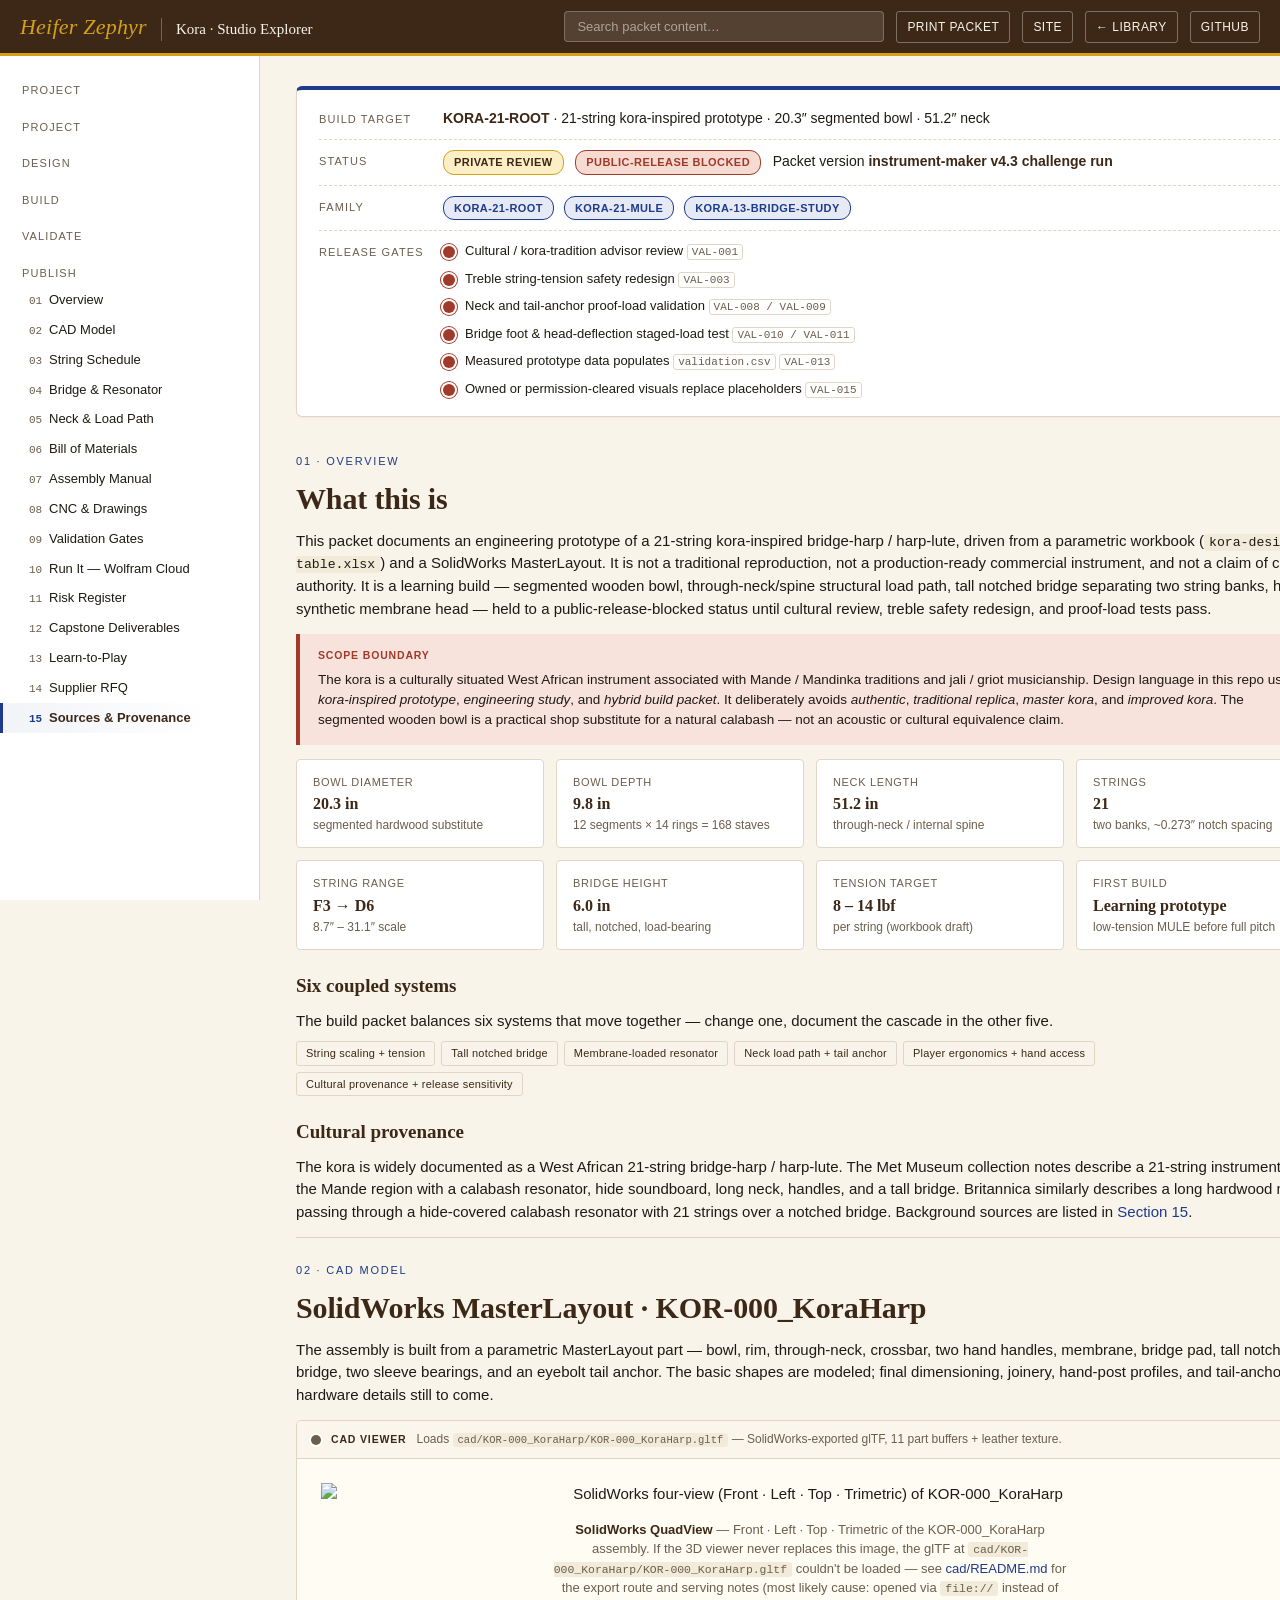
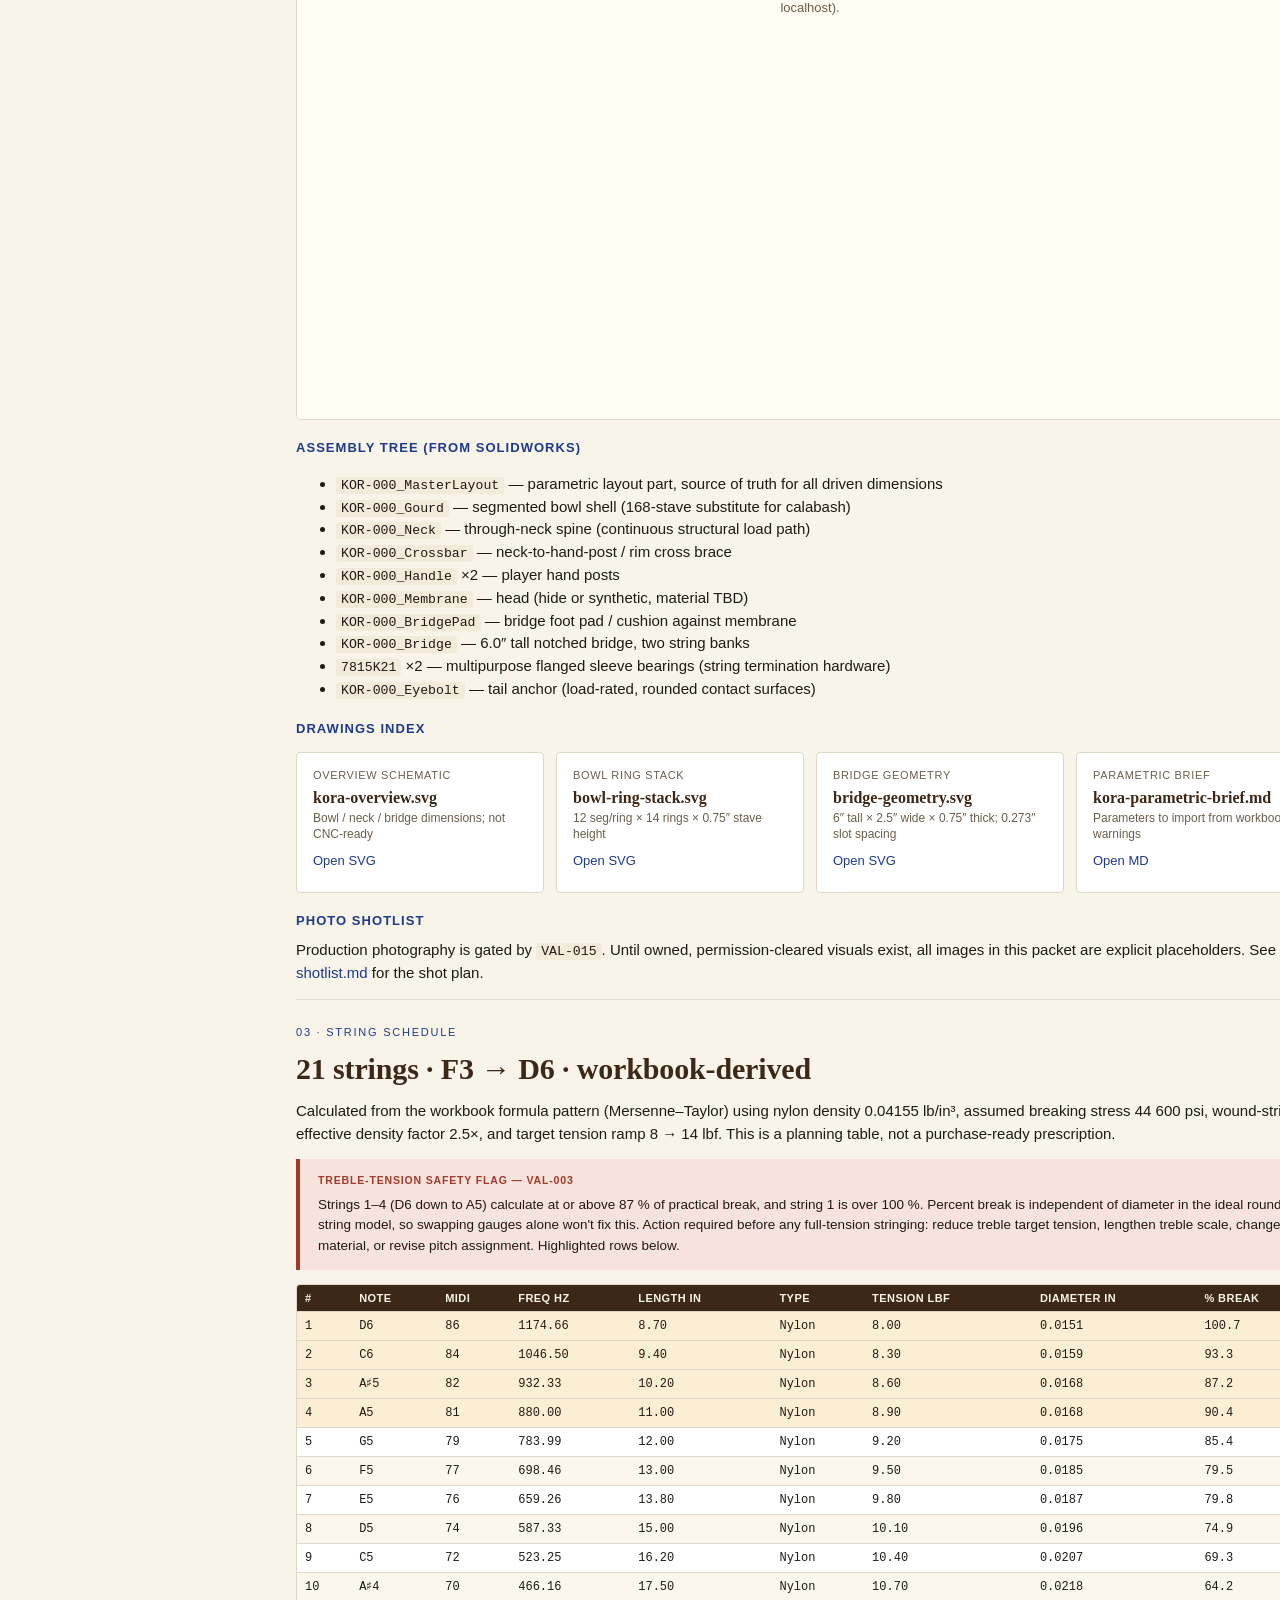
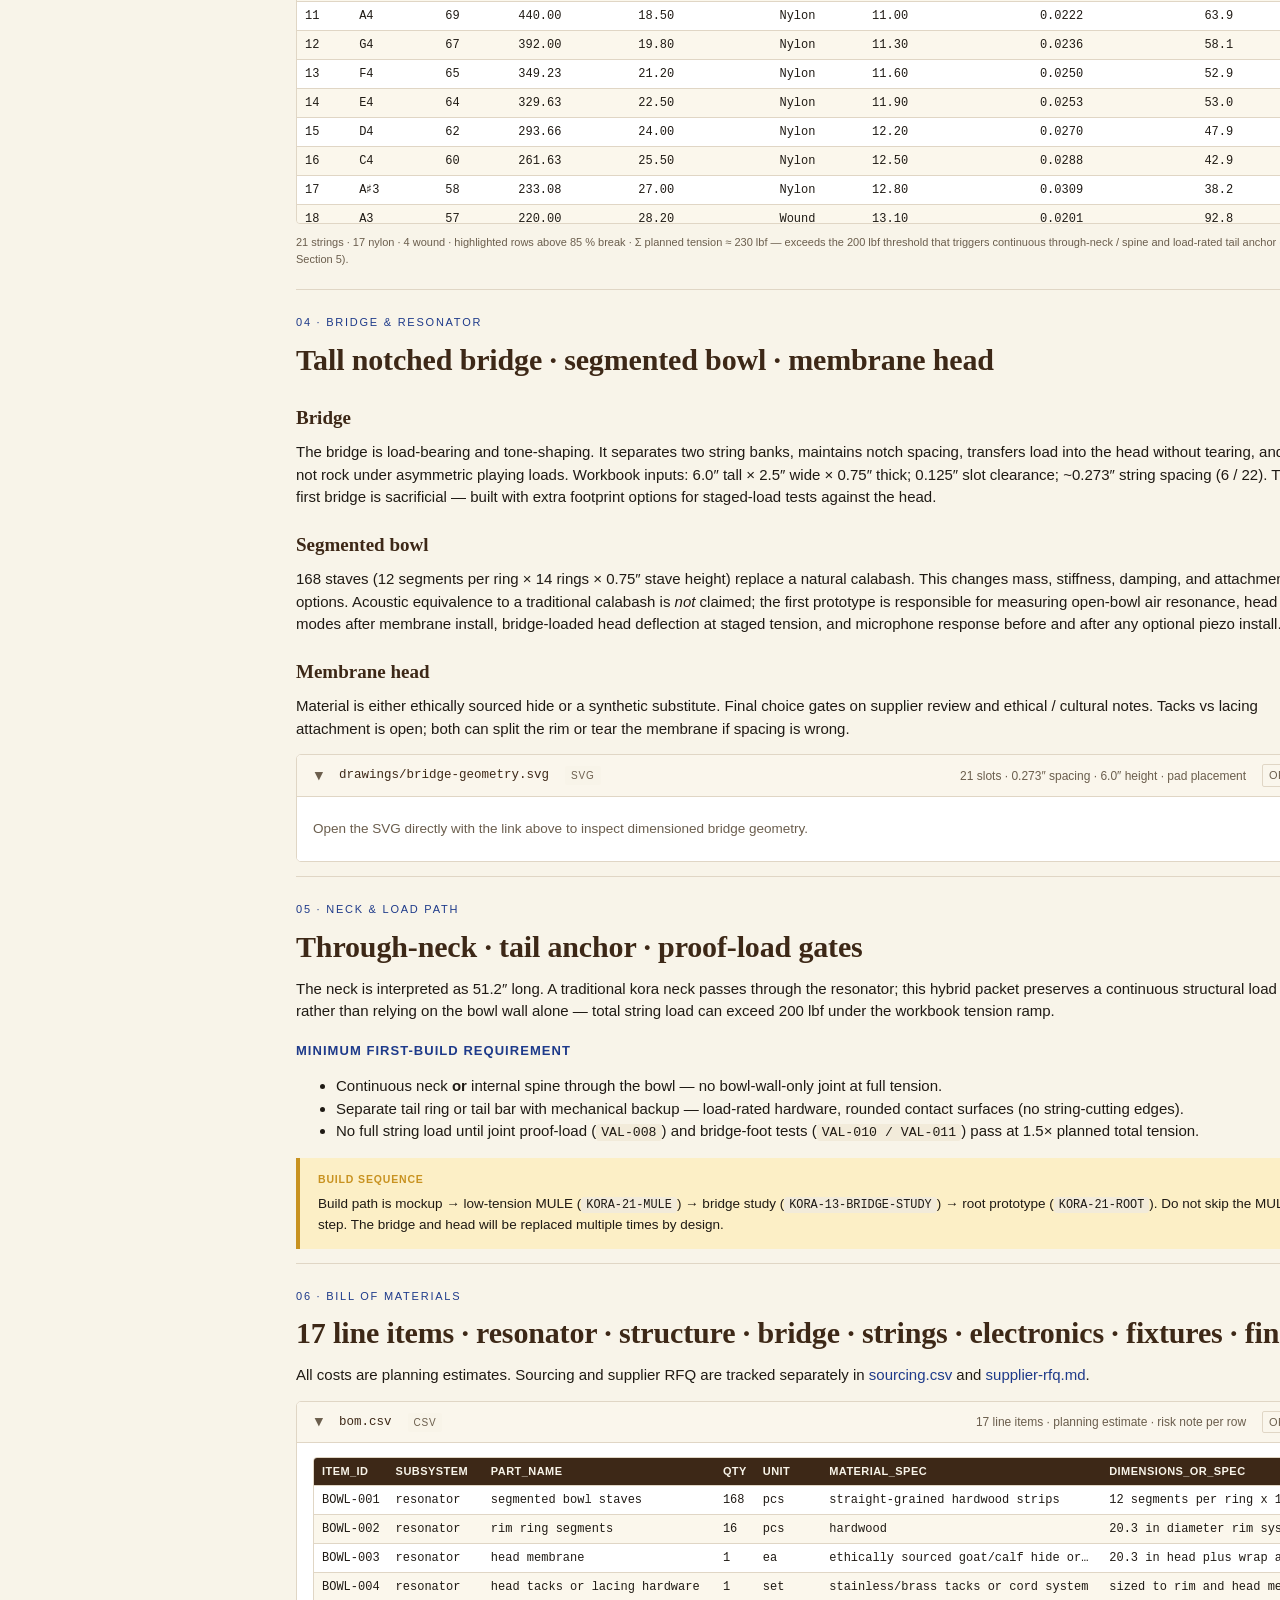
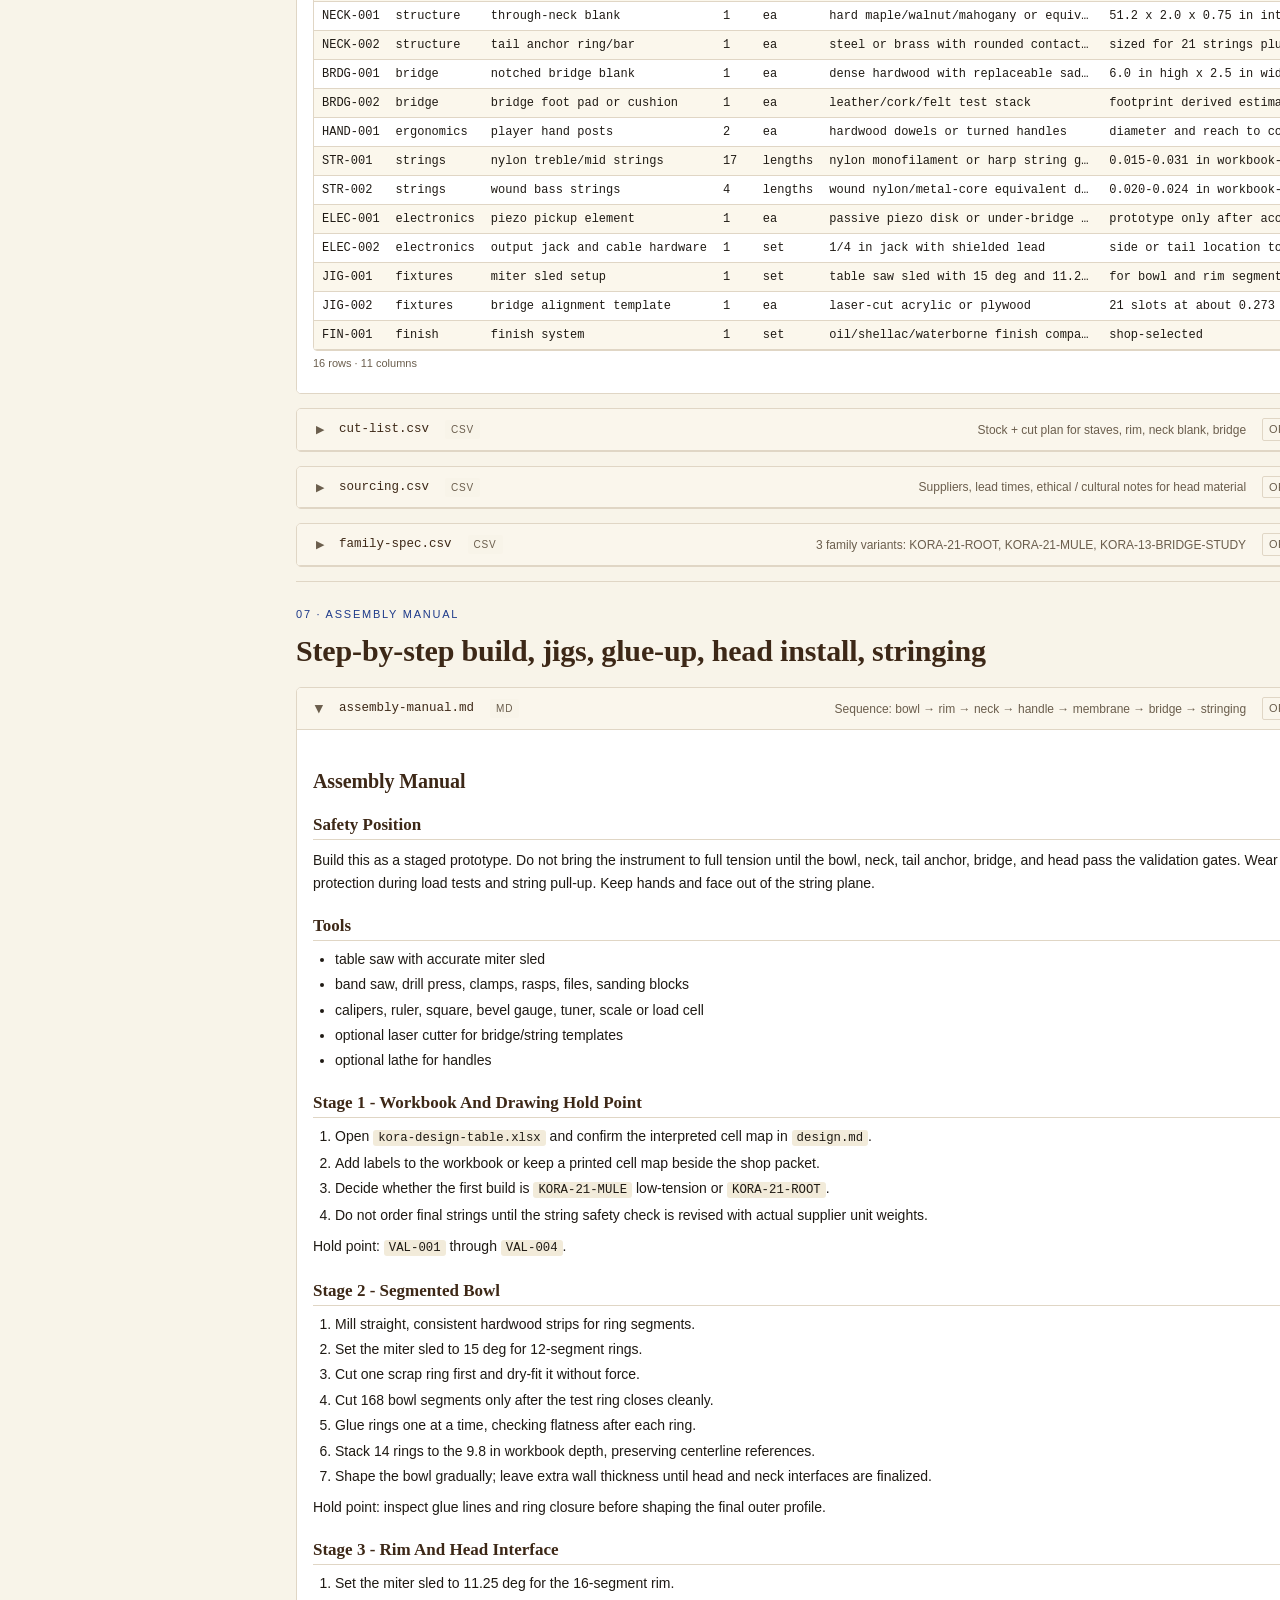
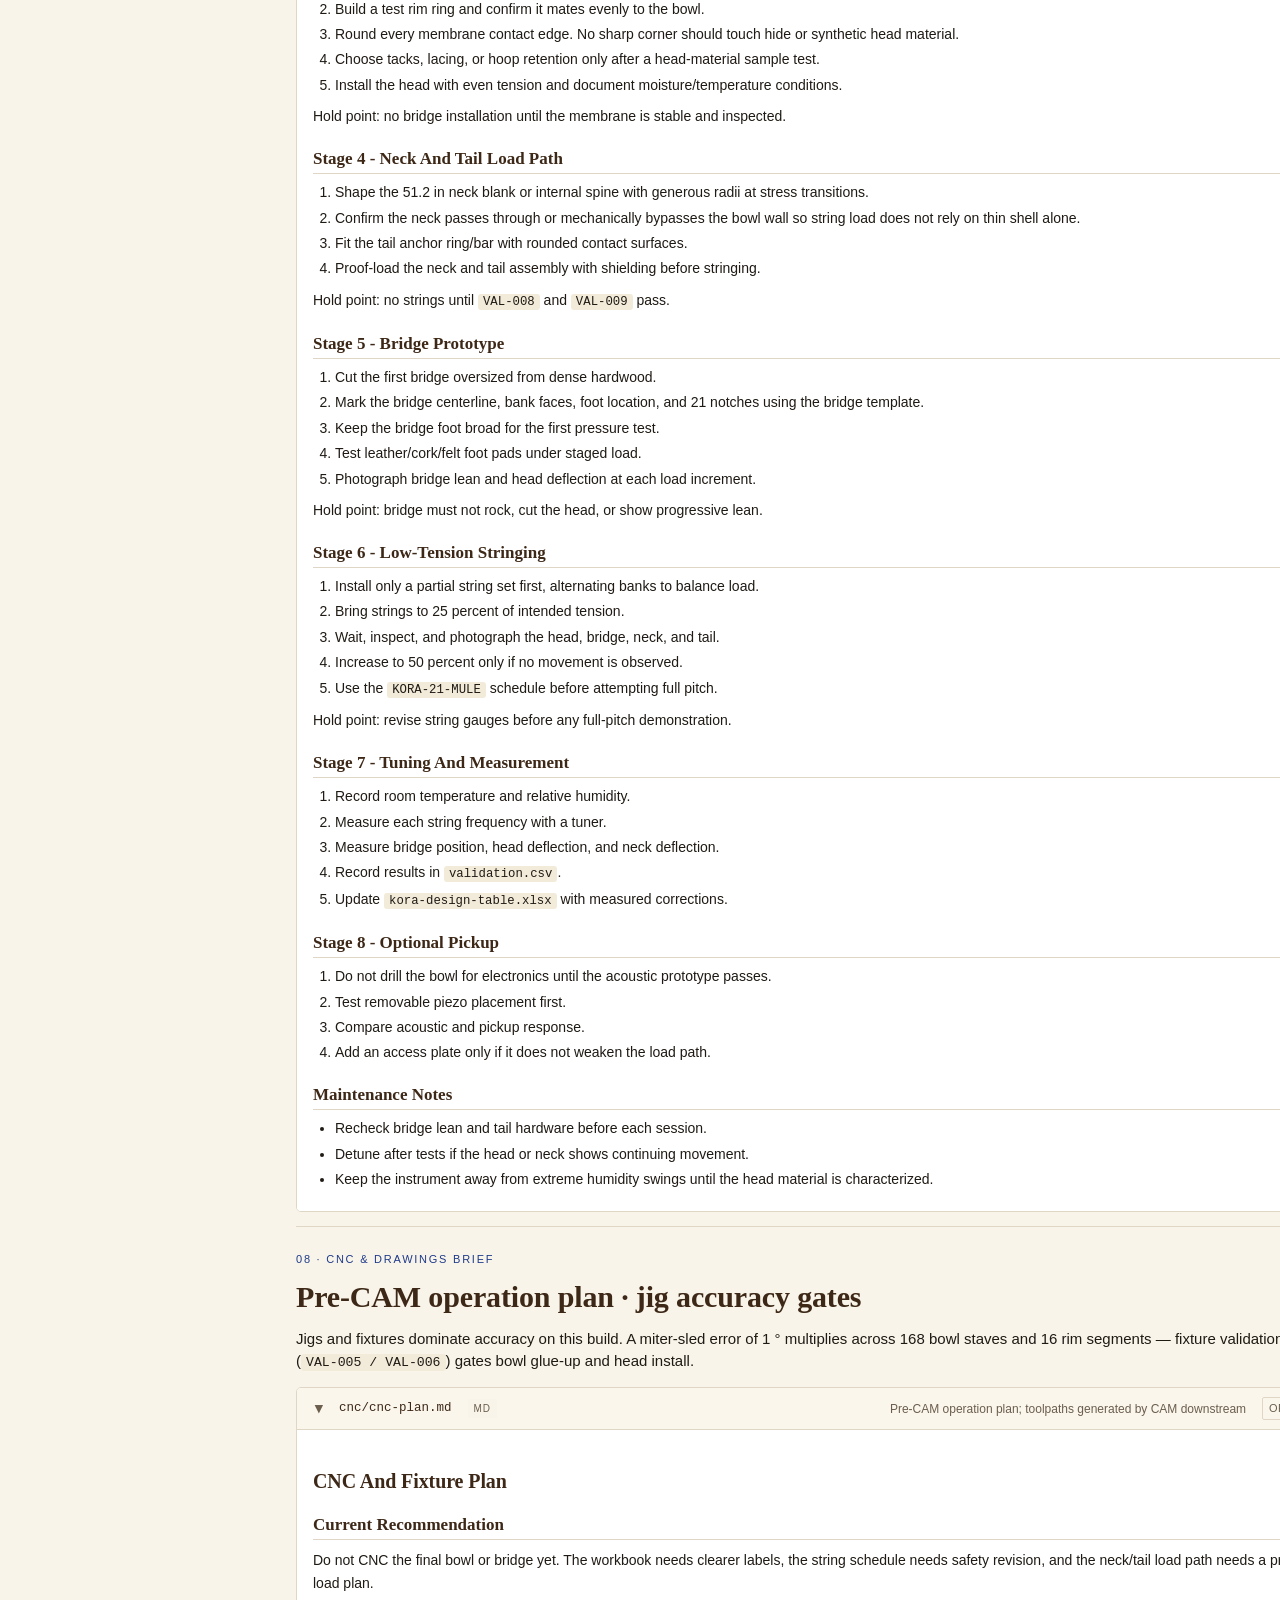
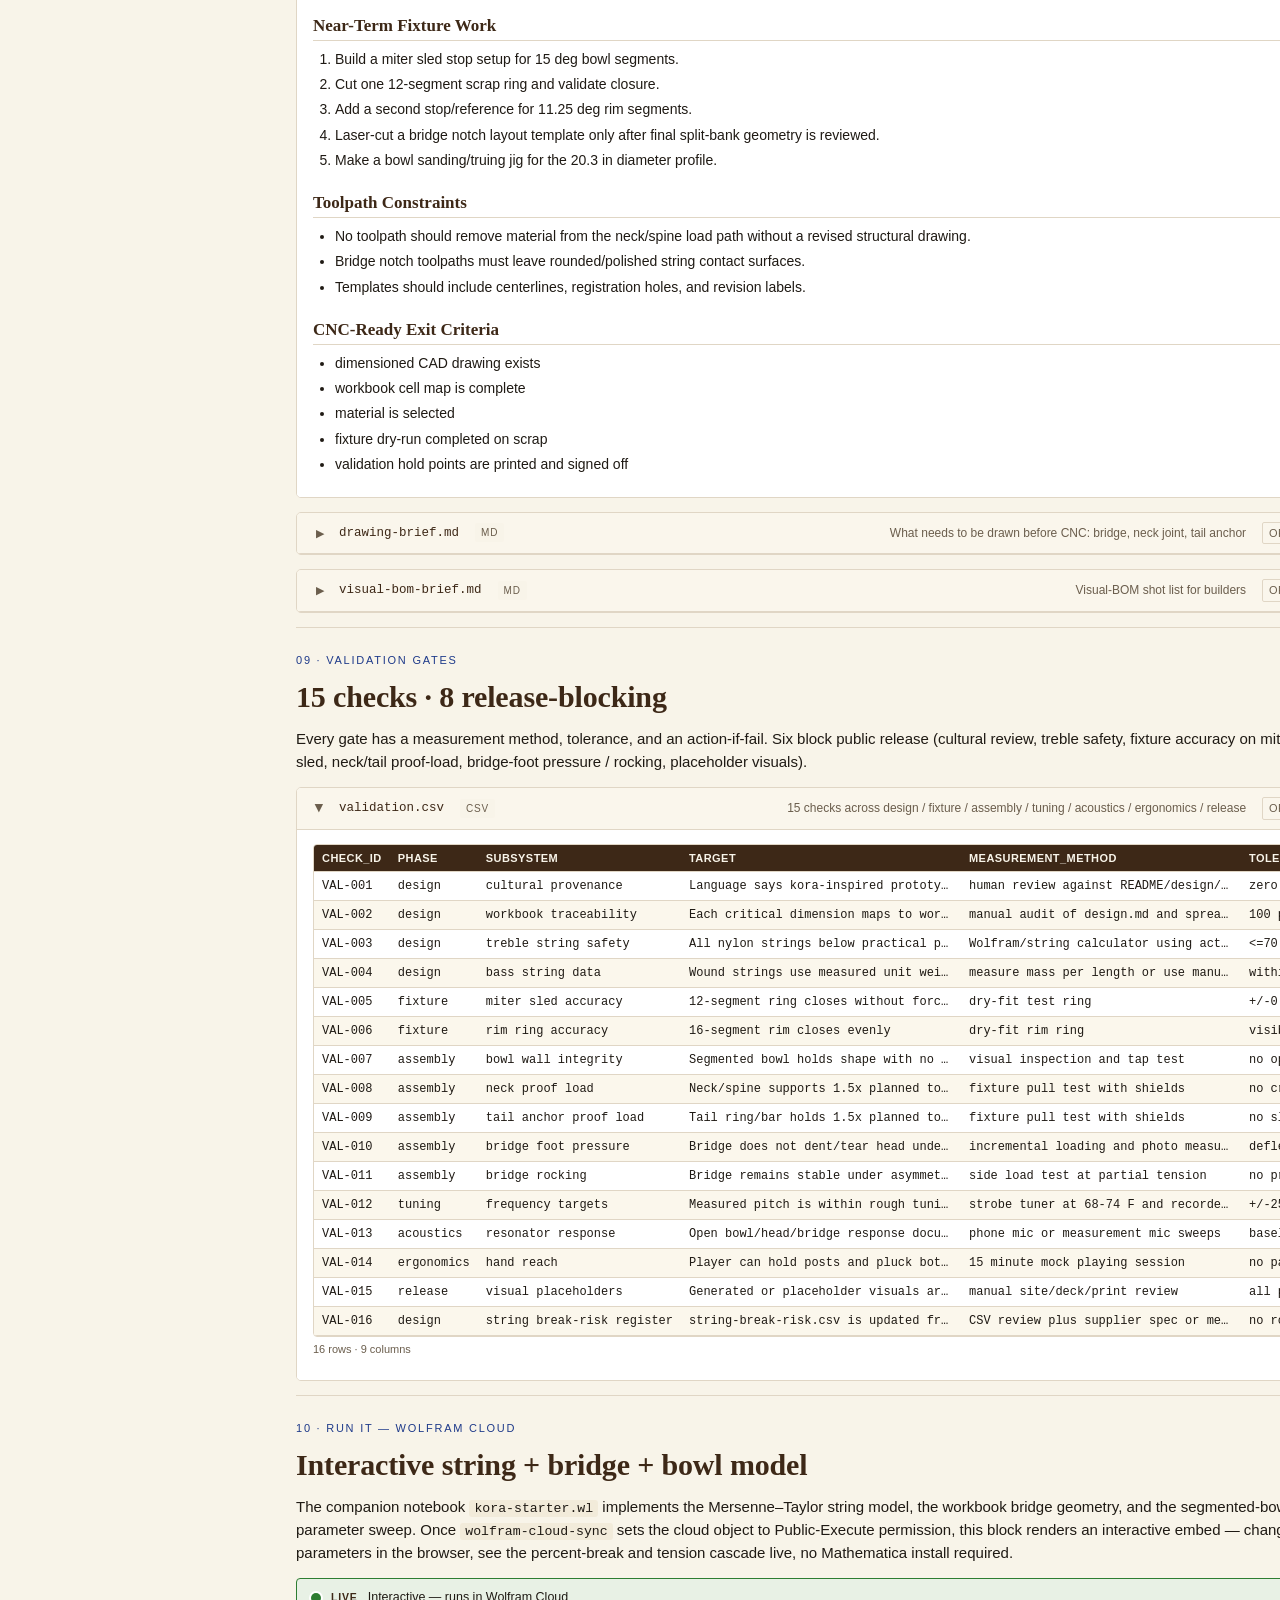
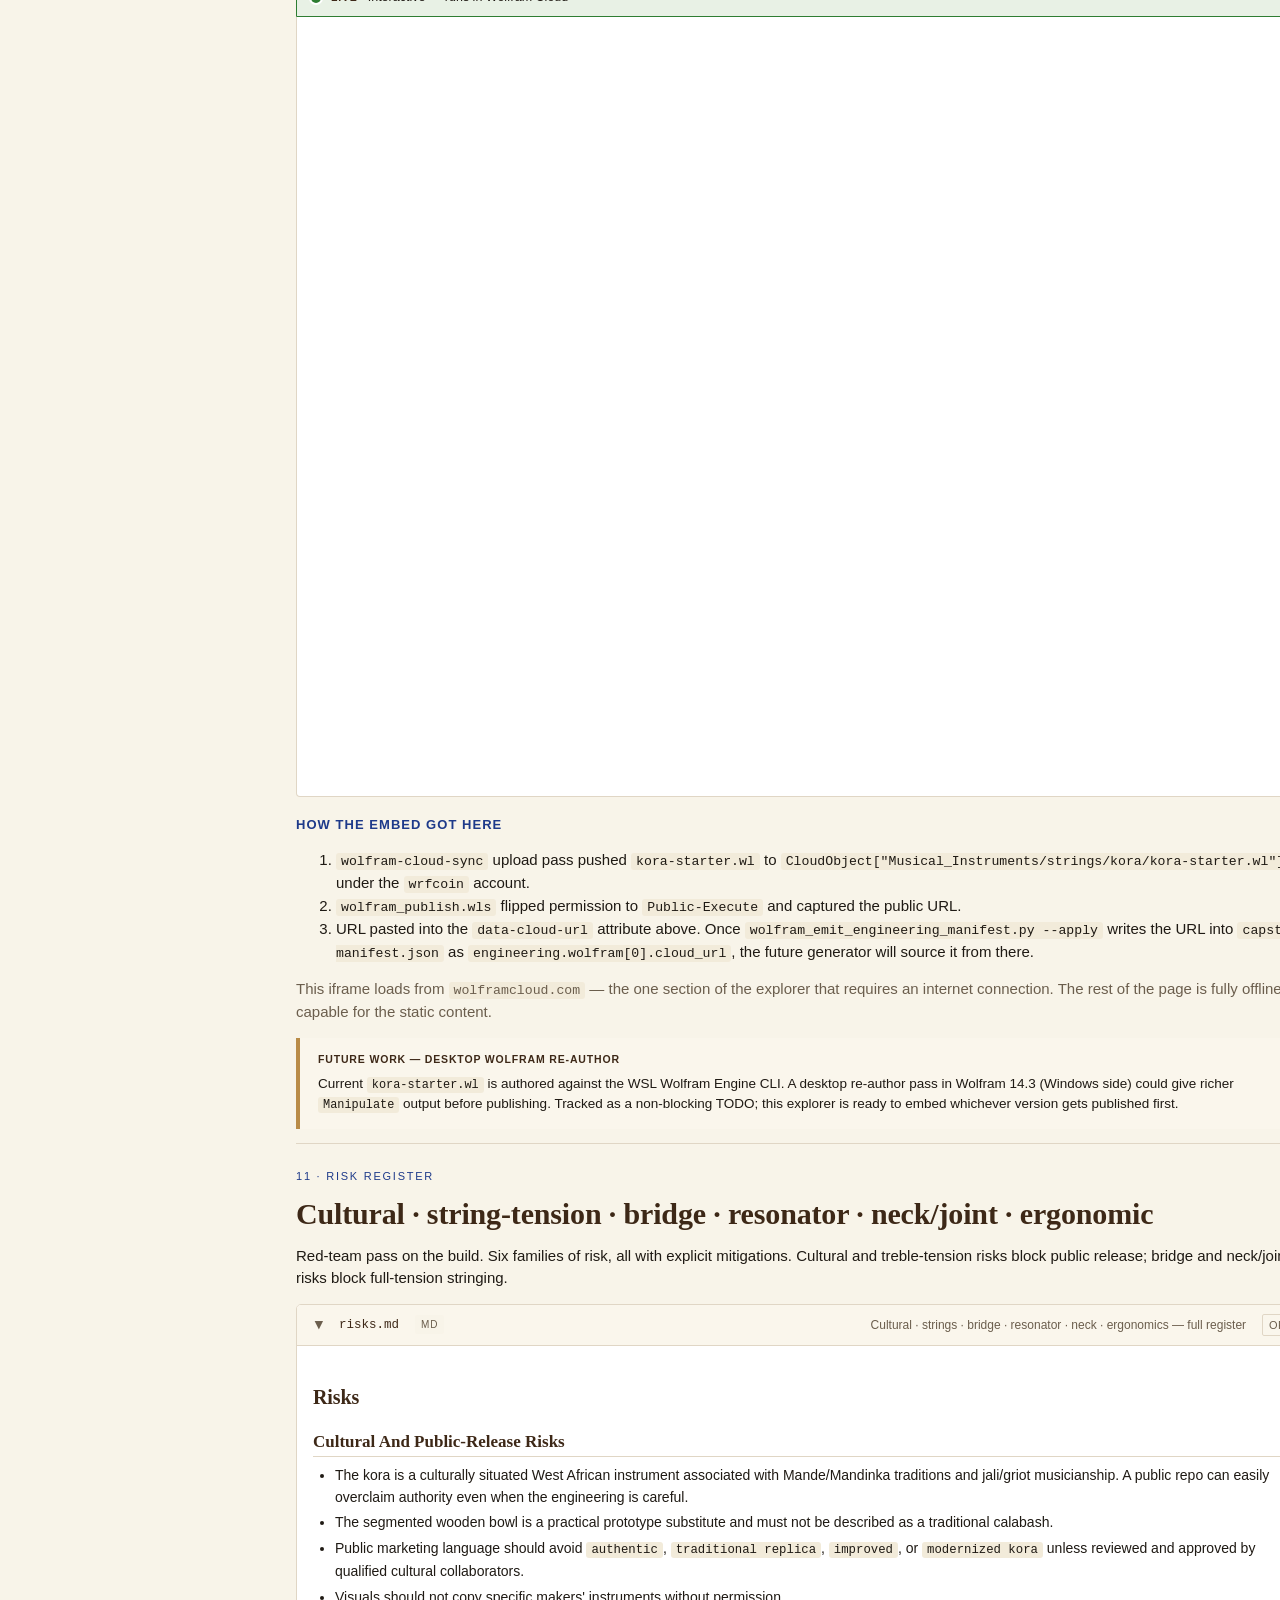
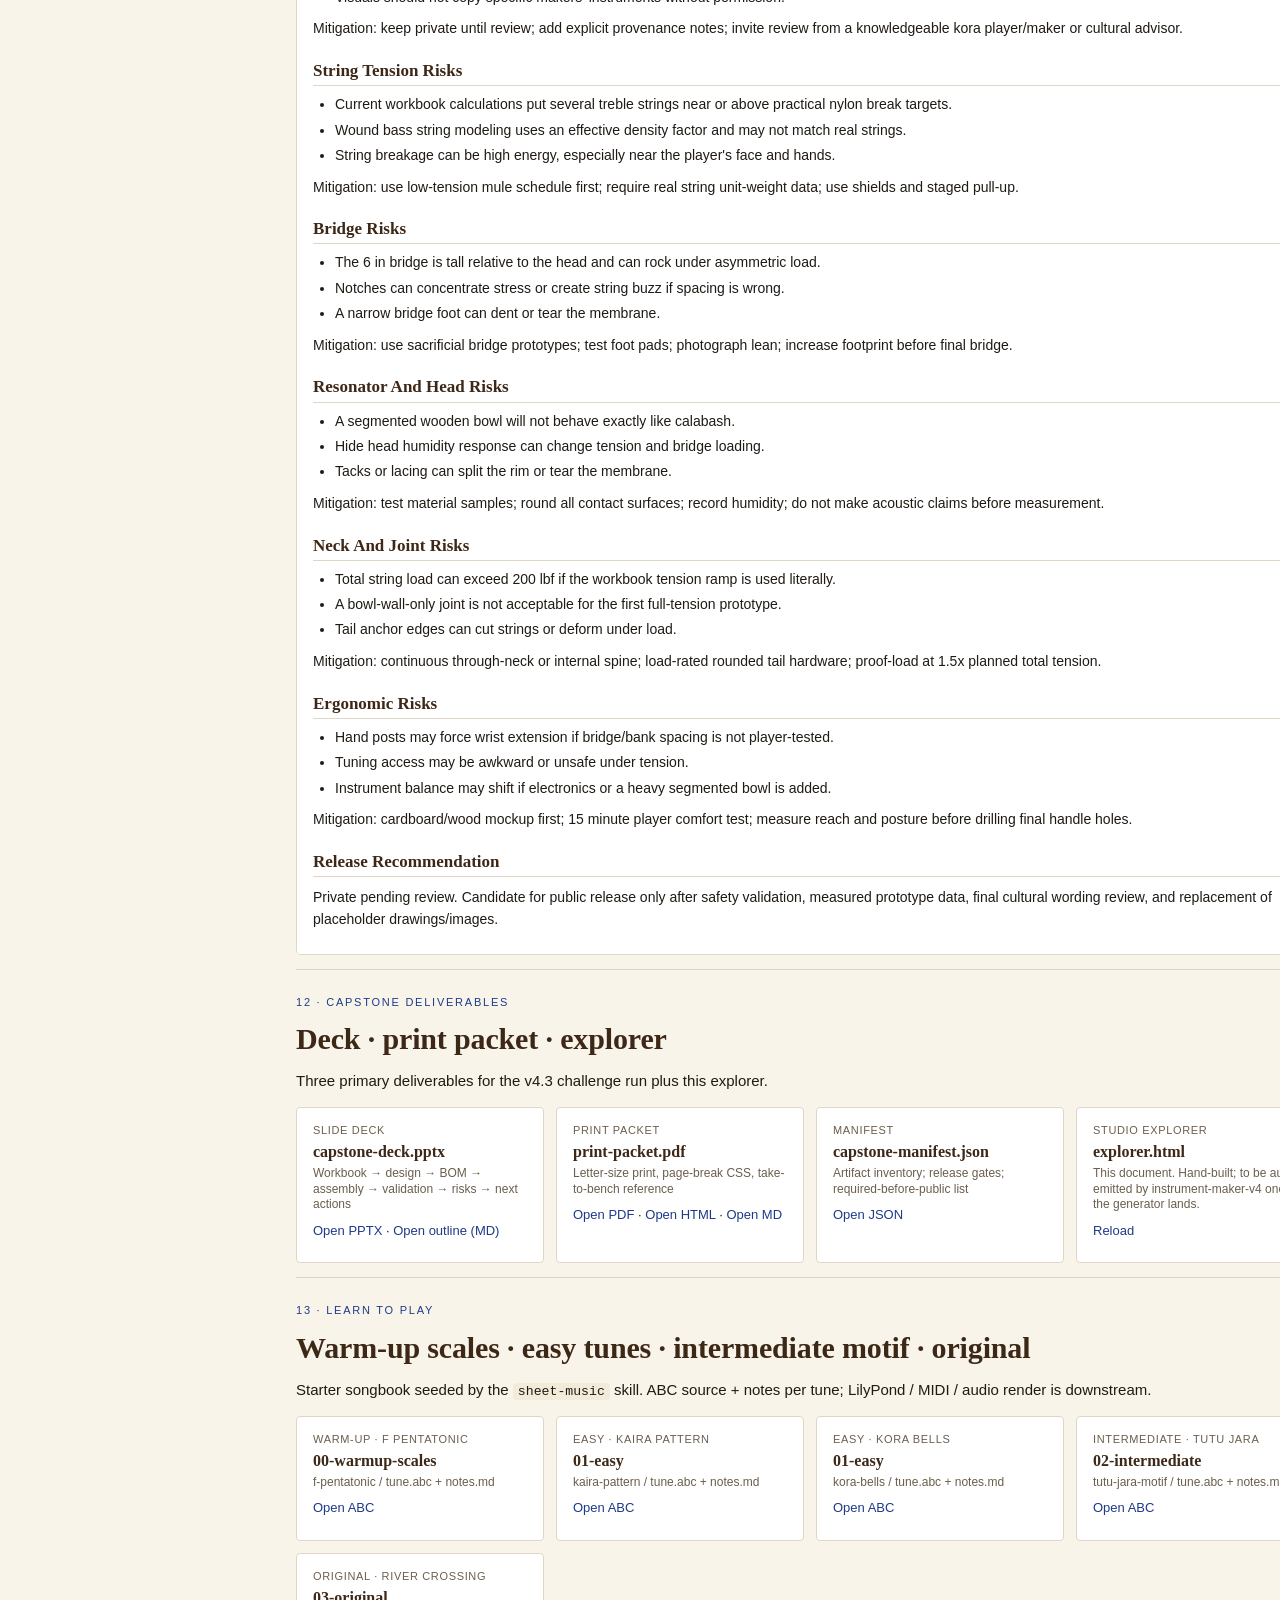
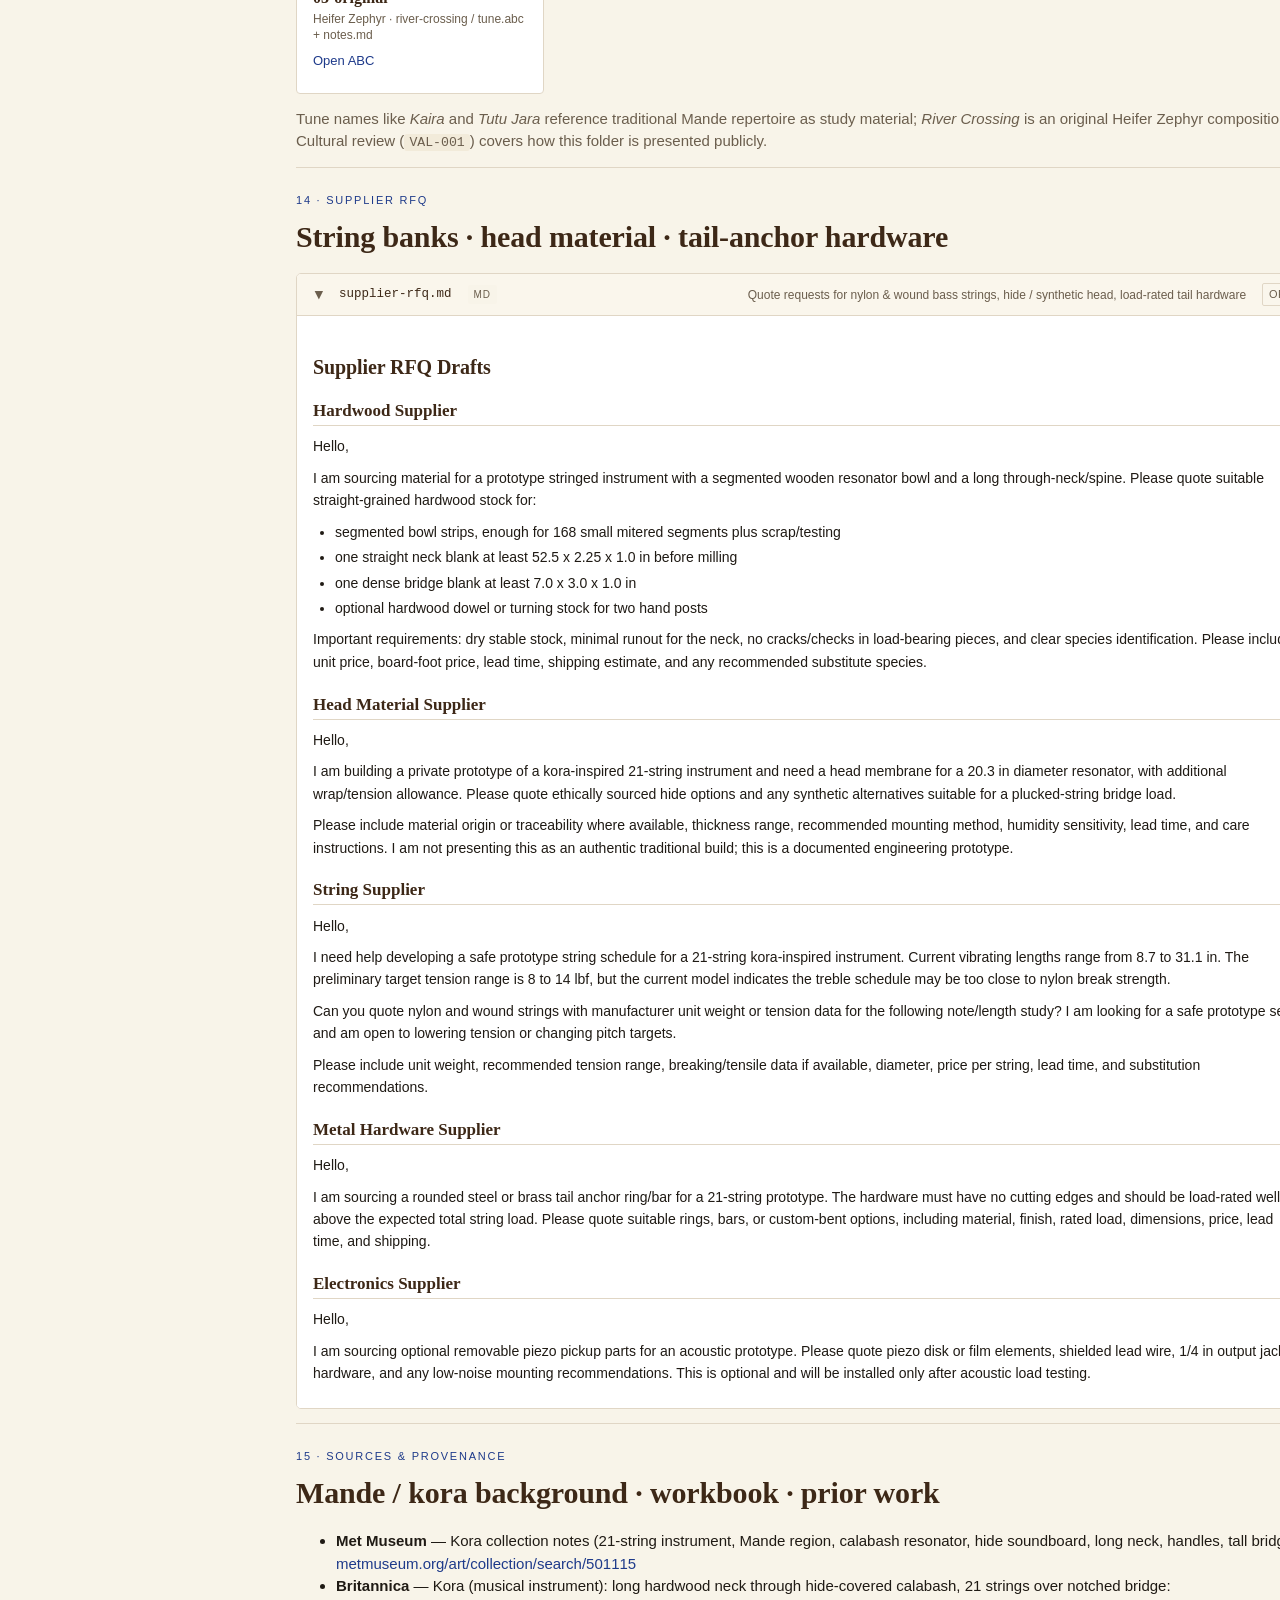
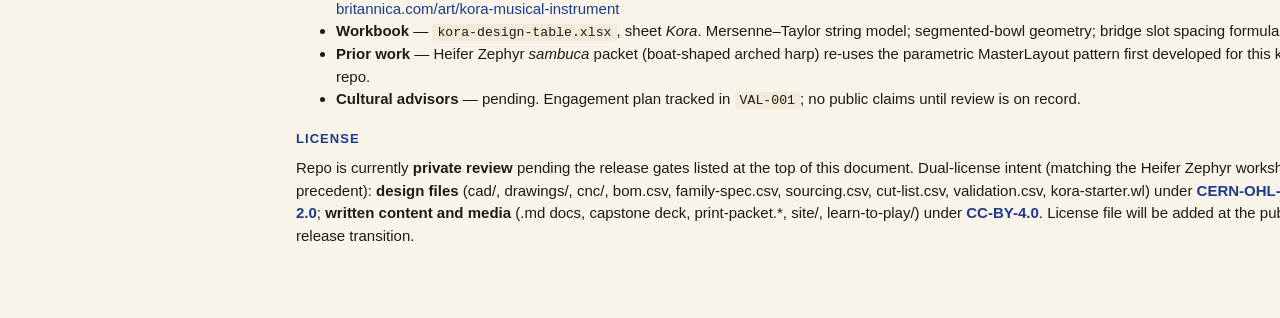
==== explorer.html @ 610d6e69 "wolfram-rename(kora): unique {slug}-starter.wl + dedupe + ref fixes (cloud-sync naming)" ====
<!doctype html>
<html lang="en">
<head>
<meta charset="utf-8">
<meta name="viewport" content="width=device-width, initial-scale=1">
<title>Kora — Studio Explorer</title>

<!-- model-viewer web component (CDN); page degrades to poster image if blocked -->
<script type="module" src="https://ajax.googleapis.com/ajax/libs/model-viewer/3.5.0/model-viewer.min.js"></script>

<style>
/* ============================================================
   Heifer Zephyr — design tokens
   ============================================================ */
:root{
  --walnut:#3D2817; --cedar:#B98B47; --cream:#F8F4E9; --paper:#FFFFFF;
  --lapis:#1E3A8A; --gold:#D4A017; --ink:#1F1A14; --muted:#6B5E4D;
  --rule:#E0D6C5; --ok:#2E7D32; --warn:#C89220; --block:#A03A2A;
  --pill-bg:#FCEFC6; --pill-border:#D4A017;
  --code-bg:#F2EBDA; --hover:#EFE7D3;
  --sb-w:260px; --bar-h:56px;
  --serif:"Fraunces","Source Serif Pro","Iowan Old Style",Georgia,serif;
  --ui:"Inter","Source Sans Pro","Helvetica Neue",Arial,sans-serif;
  --mono:"JetBrains Mono",Menlo,Consolas,monospace;
  --italic-serif:"Cormorant Garamond","EB Garamond",Georgia,serif;
}

/* ============================================================
   Reset + base
   ============================================================ */
*,*::before,*::after{box-sizing:border-box}
html,body{margin:0;padding:0;background:var(--cream);color:var(--ink);
  font-family:var(--ui);font-size:15px;line-height:1.5;-webkit-font-smoothing:antialiased}
a{color:var(--lapis);text-decoration:none}
a:hover{text-decoration:underline}
code{font-family:var(--mono);font-size:0.88em;background:var(--code-bg);
  padding:1px 5px;border-radius:3px}
pre{font-family:var(--mono);font-size:12px;background:var(--code-bg);
  padding:12px 14px;border-radius:4px;overflow:auto;line-height:1.45;
  border-left:3px solid var(--cedar)}

/* ============================================================
   App bar (sticky top)
   ============================================================ */
.app-bar{position:sticky;top:0;z-index:30;height:var(--bar-h);
  background:var(--walnut);color:var(--cream);
  border-bottom:3px solid var(--gold);
  display:flex;align-items:center;gap:24px;padding:0 20px}
.brand{display:flex;align-items:baseline;gap:14px;flex:0 0 auto}
.wordmark em{font-family:var(--italic-serif);font-style:italic;
  font-size:22px;color:var(--gold);letter-spacing:0.01em}
.instrument{font-family:var(--serif);font-size:15px;color:var(--cream);
  border-left:1px solid rgba(248,244,233,0.3);padding-left:14px}
.actions{margin-left:auto;display:flex;align-items:center;gap:12px}
.search{background:rgba(248,244,233,0.12);color:var(--cream);
  border:1px solid rgba(248,244,233,0.25);border-radius:4px;
  padding:7px 12px;font-family:var(--ui);font-size:13px;width:320px}
.search::placeholder{color:rgba(248,244,233,0.55)}
.search:focus{outline:none;border-color:var(--gold);background:rgba(248,244,233,0.18)}
.action-btn{display:inline-block;font-family:var(--ui);font-size:12px;
  letter-spacing:0.04em;text-transform:uppercase;
  color:var(--cream);border:1px solid rgba(248,244,233,0.35);
  border-radius:3px;padding:6px 10px}
.action-btn:hover{background:rgba(248,244,233,0.12);text-decoration:none;color:var(--gold)}

/* ============================================================
   App layout (sidebar + main)
   ============================================================ */
.app{display:grid;grid-template-columns:var(--sb-w) 1fr;
  min-height:calc(100vh - var(--bar-h))}
.sidebar{background:var(--paper);border-right:1px solid var(--rule);
  position:sticky;top:var(--bar-h);height:calc(100vh - var(--bar-h));
  overflow-y:auto;padding:18px 0}
.sidebar .label{font-family:var(--ui);font-size:11px;color:var(--muted);
  text-transform:uppercase;letter-spacing:0.1em;padding:8px 22px 4px;
  margin-top:8px}
.sidebar .label:first-of-type{margin-top:0}
.toc{list-style:none;margin:0;padding:0}
.toc li{margin:0}
.toc a{display:block;padding:6px 22px 6px 26px;color:var(--ink);
  font-size:13px;line-height:1.35;border-left:3px solid transparent}
.toc a:hover{background:var(--hover);text-decoration:none;color:var(--walnut)}
.toc a.active{border-left-color:var(--lapis);color:var(--walnut);
  background:linear-gradient(90deg,rgba(30,58,138,0.06),transparent 80%);
  font-weight:600}
.toc a .num{display:inline-block;width:20px;color:var(--muted);
  font-family:var(--mono);font-size:11px}
.toc a.active .num{color:var(--lapis)}

/* ============================================================
   Main content
   ============================================================ */
.main{padding:24px 36px 80px;max-width:1100px;width:100%}
section{padding-top:8px;scroll-margin-top:calc(var(--bar-h) + 12px)}
section + section{margin-top:14px;padding-top:24px;
  border-top:1px solid var(--rule)}
section h1{font-family:var(--serif);font-weight:600;font-size:30px;
  color:var(--walnut);margin:0 0 4px;letter-spacing:-0.005em}
section h1 .eyebrow{display:block;font-family:var(--ui);font-weight:500;
  font-size:11px;color:var(--lapis);text-transform:uppercase;
  letter-spacing:0.16em;margin-bottom:6px}
section h2{font-family:var(--serif);font-weight:600;font-size:19px;
  color:var(--walnut);margin:22px 0 8px}
section h3{font-family:var(--ui);font-weight:600;font-size:13px;
  color:var(--lapis);text-transform:uppercase;letter-spacing:0.08em;
  margin:18px 0 6px}
section p{margin:0.6em 0}

/* ============================================================
   Status card
   ============================================================ */
.status-card{background:var(--paper);border:1px solid var(--rule);
  border-top:4px solid var(--lapis);border-radius:6px;
  padding:18px 22px;margin:6px 0 28px;
  box-shadow:0 1px 2px rgba(31,26,20,0.04)}
.status-row{display:flex;align-items:flex-start;gap:14px;flex-wrap:wrap}
.status-row + .status-row{margin-top:10px;padding-top:10px;
  border-top:1px dashed var(--rule)}
.status-label{font-family:var(--ui);font-size:11px;color:var(--muted);
  text-transform:uppercase;letter-spacing:0.1em;
  flex:0 0 110px;padding-top:3px}
.status-val{flex:1;font-size:14px}
.status-val .strong{font-weight:600;color:var(--walnut)}
.pill{display:inline-block;padding:3px 10px;border-radius:11px;
  font-family:var(--ui);font-size:11px;font-weight:600;
  letter-spacing:0.04em;text-transform:uppercase}
.pill-private{background:var(--pill-bg);color:var(--walnut);border:1px solid var(--pill-border)}
.pill-public{background:#D8EBD3;color:var(--ok);border:1px solid var(--ok)}
.pill-gate{background:#FAEFE0;color:var(--warn);border:1px solid var(--warn)}
.pill-fam{background:#E6EAF5;color:var(--lapis);border:1px solid var(--lapis);margin-right:6px}
.pill-block{background:#F5DBD2;color:var(--block);border:1px solid var(--block)}

.gates{list-style:none;margin:0;padding:0;display:flex;
  flex-direction:column;gap:8px}
.gate{display:flex;align-items:flex-start;gap:10px}
.gate-dot{flex:0 0 12px;width:12px;height:12px;border-radius:50%;
  margin-top:5px;background:var(--warn);
  box-shadow:0 0 0 2px var(--paper),0 0 0 3px var(--warn)}
.gate-dot.ok{background:var(--ok);box-shadow:0 0 0 2px var(--paper),0 0 0 3px var(--ok)}
.gate-dot.block{background:var(--block);box-shadow:0 0 0 2px var(--paper),0 0 0 3px var(--block)}
.gate-label{flex:1;font-size:13px;color:var(--ink)}
.gate-label code{font-size:11px;color:var(--muted);background:transparent;
  border:1px solid var(--rule);padding:1px 4px}

/* ============================================================
   File viewer (collapsible)
   ============================================================ */
.file{margin:14px 0;background:var(--paper);border:1px solid var(--rule);
  border-radius:5px;overflow:hidden}
.file-head{display:flex;align-items:center;gap:10px;
  padding:9px 14px;background:#FAF6EC;cursor:pointer;
  border-bottom:1px solid var(--rule);font-size:13px;
  user-select:none;transition:background 80ms}
.file-head:hover{background:#F3ECD7}
.file-head .icon{flex:0 0 18px;width:18px;height:18px;
  display:flex;align-items:center;justify-content:center;
  color:var(--muted);font-size:11px;transition:transform 120ms}
.file.open .file-head .icon{transform:rotate(90deg)}
.file-name{font-family:var(--mono);font-size:12.5px;color:var(--walnut);
  font-weight:500}
.file-type{display:inline-block;font-family:var(--ui);font-size:10px;
  letter-spacing:0.08em;text-transform:uppercase;
  background:var(--cream);color:var(--muted);padding:2px 6px;
  border-radius:2px;margin-left:6px}
.file-desc{flex:1;color:var(--muted);font-size:12px;text-align:right;
  padding-left:12px}
.file-body{display:none;padding:14px 16px;background:var(--paper);
  font-size:13.5px}
.file.open .file-body{display:block}
.file-actions{display:flex;gap:8px;align-items:center;margin-left:6px}
.file-actions a{font-size:11px;color:var(--muted);
  border:1px solid var(--rule);padding:2px 6px;border-radius:2px;
  letter-spacing:0.04em;text-transform:uppercase}
.file-actions a:hover{color:var(--lapis);border-color:var(--lapis);text-decoration:none}

/* ============================================================
   Tables
   ============================================================ */
table.data{width:100%;border-collapse:collapse;font-size:12px;
  font-family:var(--mono);background:var(--paper)}
table.data th,table.data td{padding:5px 8px;text-align:left;
  border-bottom:1px solid var(--rule);vertical-align:top;
  white-space:nowrap;max-width:280px;overflow:hidden;
  text-overflow:ellipsis}
table.data th{background:var(--walnut);color:var(--cream);
  font-family:var(--ui);font-size:11px;font-weight:600;
  letter-spacing:0.04em;text-transform:uppercase;cursor:pointer;
  user-select:none;position:sticky;top:0;z-index:1}
table.data th:hover{background:#52341E}
table.data tr:nth-child(even) td{background:#FBF7EC}
table.data tr:hover td{background:#F3ECD7}
table.data tr.warn td{background:#FBEED2}
table.data tr.warn:hover td{background:#F5E2B7}
.table-wrap{overflow:auto;max-height:540px;border:1px solid var(--rule);
  border-radius:4px}
.table-stats{font-size:11px;color:var(--muted);padding:4px 0 8px;
  font-family:var(--ui)}

/* ============================================================
   Cards
   ============================================================ */
.cards{display:grid;grid-template-columns:repeat(auto-fill,minmax(240px,1fr));
  gap:12px;margin:14px 0}
.card{background:var(--paper);border:1px solid var(--rule);
  border-radius:4px;padding:14px 16px;font-size:13px}
.card .k{font-family:var(--ui);font-size:11px;color:var(--muted);
  text-transform:uppercase;letter-spacing:0.06em;margin-bottom:4px}
.card .v{font-family:var(--serif);font-size:16px;color:var(--walnut);font-weight:600;line-height:1.3}
.card .v .sub{display:block;font-family:var(--ui);font-size:12px;
  color:var(--muted);font-weight:400;margin-top:3px}

/* ============================================================
   Callouts (scope boundary, cultural notes)
   ============================================================ */
.callout{border-left:4px solid var(--cedar);background:#FAF6EC;
  padding:14px 18px;margin:14px 0;font-size:13.5px;border-radius:0 4px 4px 0}
.callout.warn{border-color:var(--warn);background:#FCEFC6}
.callout.block{border-color:var(--block);background:#F8E3DC}
.callout .lab{font-family:var(--ui);font-size:10.5px;font-weight:700;
  text-transform:uppercase;letter-spacing:0.08em;color:var(--walnut);
  margin-bottom:6px;display:block}
.callout.warn .lab{color:var(--warn)}
.callout.block .lab{color:var(--block)}
.callout p:first-of-type{margin-top:0}
.callout p:last-of-type{margin-bottom:0}

/* ============================================================
   CAD viewer (model-viewer slot + poster fallback)
   ============================================================ */
.cad-wrap{margin:14px 0;background:var(--paper);
  border:1px solid var(--rule);border-radius:5px;overflow:hidden}
.cad-head{display:flex;align-items:center;gap:10px;padding:9px 14px;
  background:#FAF6EC;border-bottom:1px solid var(--rule);font-size:12.5px}
.cad-head .dot{width:10px;height:10px;border-radius:50%;
  background:var(--muted);box-shadow:0 0 0 2px var(--paper)}
.cad-head.live .dot{background:var(--ok)}
.cad-head .label{font-family:var(--ui);text-transform:uppercase;
  letter-spacing:0.08em;font-size:10.5px;font-weight:700;color:var(--walnut)}
.cad-head .note{color:var(--muted);font-size:12px}
.cad-stage{position:relative;background:#FFFCF3;min-height:480px;
  display:flex;align-items:center;justify-content:center}
model-viewer{width:100%;height:560px;display:block;background:#FFFCF3;
  --poster-color:transparent}
.cad-fallback{padding:24px;text-align:center;width:100%}
.cad-fallback img,.cad-fallback svg{max-width:100%;max-height:520px;
  display:block;margin:0 auto 14px}
.cad-fallback .msg{font-family:var(--ui);font-size:13px;color:var(--muted);
  max-width:520px;margin:0 auto}
.cad-fallback .msg .strong{color:var(--walnut);font-weight:600}

/* ============================================================
   Markdown rendered content
   ============================================================ */
.md{font-size:14px;line-height:1.6}
.md h1,.md h2,.md h3,.md h4{font-family:var(--serif);color:var(--walnut);
  margin-top:1.2em;margin-bottom:0.4em;line-height:1.3}
.md h1{font-size:20px} .md h2{font-size:17px;border-bottom:1px solid var(--rule);padding-bottom:3px}
.md h3{font-size:14px;font-family:var(--ui);text-transform:uppercase;
  letter-spacing:0.06em;color:var(--lapis)}
.md h4{font-size:13px}
.md p{margin:0.65em 0}
.md ul,.md ol{padding-left:22px;margin:0.5em 0}
.md li{margin:3px 0}
.md blockquote{border-left:3px solid var(--cedar);padding-left:14px;
  color:var(--muted);font-style:italic;margin:0.8em 0}
.md table{width:100%;border-collapse:collapse;margin:0.8em 0;font-size:12.5px}
.md table th,.md table td{padding:5px 8px;border:1px solid var(--rule);
  text-align:left;vertical-align:top}
.md table th{background:var(--walnut);color:var(--cream);
  font-family:var(--ui);font-size:11px;letter-spacing:0.04em}
.md table tr:nth-child(even) td{background:#FBF7EC}
.md code{font-size:0.88em}
.md hr{border:none;border-top:1px solid var(--gold);margin:1em 0}

/* ============================================================
   Tag rows + checklists
   ============================================================ */
.tag-row{display:flex;flex-wrap:wrap;gap:6px;margin:8px 0}
.tag{display:inline-block;font-family:var(--ui);font-size:11px;
  background:var(--cream);color:var(--walnut);padding:3px 9px;
  border-radius:3px;border:1px solid var(--rule);letter-spacing:0.02em}
.muted{color:var(--muted)}
.eyebrow{font-family:var(--ui);font-size:11px;color:var(--lapis);
  text-transform:uppercase;letter-spacing:0.16em;margin-bottom:4px}
.placeholder{background:#FAF6EC;border:1px dashed var(--cedar);
  border-radius:4px;padding:14px 18px;color:var(--muted);
  font-size:13.5px;font-style:italic}
.placeholder .strong{color:var(--walnut);font-style:normal;font-weight:600}

/* ============================================================
   Wolfram Cloud embed block
   ============================================================ */
.wolfram-embed-wrap{margin:14px 0}
.wolfram-embed-status{display:flex;align-items:center;gap:10px;
  padding:9px 14px;background:#FAF6EC;border:1px solid var(--rule);
  border-radius:4px 4px 0 0;font-size:12.5px}
.wolfram-embed-status.live{background:#E8F1E5;border-color:var(--ok)}
.wolfram-embed-status.live .dot{background:var(--ok)}
.wolfram-embed-status.pending{background:#FCEFC6;border-color:var(--pill-border)}
.wolfram-embed-status.pending .dot{background:var(--warn)}
.wolfram-embed-status.private{background:#EEEAE0;border-color:var(--muted)}
.wolfram-embed-status.private .dot{background:var(--muted)}
.wolfram-embed-status.failed{background:#F8E3DC;border-color:var(--block)}
.wolfram-embed-status.failed .dot{background:var(--block)}
.wolfram-embed-status .dot{width:10px;height:10px;border-radius:50%;
  flex:0 0 10px;box-shadow:0 0 0 2px var(--paper)}
.wolfram-embed-status .label{font-family:var(--ui);text-transform:uppercase;
  letter-spacing:0.08em;font-size:10.5px;font-weight:700;color:var(--walnut)}
.wolfram-embed-iframe{width:100%;height:780px;border:1px solid var(--rule);
  border-top:none;border-radius:0 0 4px 4px;display:block;background:var(--paper)}
.wolfram-pending-body{padding:16px 22px;background:var(--paper);
  border:1px solid var(--rule);border-top:none;border-radius:0 0 4px 4px;
  color:var(--ink);font-size:13.5px}
.wolfram-pending-body p{margin:0.5em 0}
.wolfram-pending-body code{font-size:11.5px}

/* Search highlight */
mark.hit{background:var(--gold);color:var(--ink);
  padding:0 2px;border-radius:2px}

/* ============================================================
   Print + mobile
   ============================================================ */
@media print{
  .app-bar,.sidebar,.actions,.file-head{display:none}
  .app{grid-template-columns:1fr}
  .file-body{display:block !important;border:none;padding:0}
  .main{max-width:none;padding:0}
  model-viewer{display:none}
}
@media (max-width:880px){
  .app{grid-template-columns:1fr}
  .sidebar{display:none}
  .actions .search{width:180px}
  .main{padding:16px}
  model-viewer{height:380px}
}
</style>
</head>
<body>

<header class="app-bar">
  <div class="brand">
    <span class="wordmark"><em>Heifer Zephyr</em></span>
    <span class="instrument">Kora · Studio Explorer</span>
  </div>
  <div class="actions">
    <input id="search" class="search" placeholder="Search packet content…" aria-label="Search packet content">
    <a class="action-btn" href="print-packet.html" target="_blank" rel="noopener">Print packet</a>
    <a class="action-btn" href="site/index.html" target="_blank" rel="noopener">Site</a>
    <a class="action-btn" href="../instrument-showcase/site/library.html" title="Browse all studio explorers">← Library</a>
    <a class="action-btn" href="https://github.com/tonykoop/kora" target="_blank" rel="noopener">GitHub</a>
  </div>
</header>

<div class="app">

<nav class="sidebar" aria-label="Sections">
  <div class="label">Project</div>
  <ol class="toc" id="toc"></ol>
</nav>

<main class="main">

<!-- ============== STATUS CARD ============== -->
<article class="status-card">
  <div class="status-row">
    <div class="status-label">Build target</div>
    <div class="status-val">
      <span class="strong">KORA-21-ROOT</span> · 21-string kora-inspired prototype · 20.3″ segmented bowl · 51.2″ neck
    </div>
  </div>
  <div class="status-row">
    <div class="status-label">Status</div>
    <div class="status-val">
      <span class="pill pill-private">Private review</span>
      &nbsp;&nbsp;<span class="pill pill-block">Public-release blocked</span>
      &nbsp;&nbsp;Packet version <span class="strong">instrument-maker v4.3 challenge run</span>
    </div>
  </div>
  <div class="status-row">
    <div class="status-label">Family</div>
    <div class="status-val">
      <span class="pill pill-fam">KORA-21-ROOT</span>
      <span class="pill pill-fam">KORA-21-MULE</span>
      <span class="pill pill-fam">KORA-13-BRIDGE-STUDY</span>
    </div>
  </div>
  <div class="status-row">
    <div class="status-label">Release gates</div>
    <div class="status-val">
      <ul class="gates">
        <li class="gate">
          <span class="gate-dot block" title="Open"></span>
          <span class="gate-label">Cultural / kora-tradition advisor review <code>VAL-001</code></span>
        </li>
        <li class="gate">
          <span class="gate-dot block" title="Open"></span>
          <span class="gate-label">Treble string-tension safety redesign <code>VAL-003</code></span>
        </li>
        <li class="gate">
          <span class="gate-dot block" title="Open"></span>
          <span class="gate-label">Neck and tail-anchor proof-load validation <code>VAL-008 / VAL-009</code></span>
        </li>
        <li class="gate">
          <span class="gate-dot block" title="Open"></span>
          <span class="gate-label">Bridge foot &amp; head-deflection staged-load test <code>VAL-010 / VAL-011</code></span>
        </li>
        <li class="gate">
          <span class="gate-dot block" title="Open"></span>
          <span class="gate-label">Measured prototype data populates <code>validation.csv</code> <code>VAL-013</code></span>
        </li>
        <li class="gate">
          <span class="gate-dot block" title="Open"></span>
          <span class="gate-label">Owned or permission-cleared visuals replace placeholders <code>VAL-015</code></span>
        </li>
      </ul>
    </div>
  </div>
</article>

<!-- ============== 1. OVERVIEW ============== -->
<section id="overview" data-toc="Overview" data-toc-group="Project">
  <h1><span class="eyebrow">01 · Overview</span>What this is</h1>
  <p>This packet documents an engineering prototype of a 21-string kora-inspired bridge-harp / harp-lute, driven from a parametric workbook (<code>kora-design-table.xlsx</code>) and a SolidWorks MasterLayout. It is not a traditional reproduction, not a production-ready commercial instrument, and not a claim of cultural authority. It is a learning build — segmented wooden bowl, through-neck/spine structural load path, tall notched bridge separating two string banks, hide or synthetic membrane head — held to a public-release-blocked status until cultural review, treble safety redesign, and proof-load tests pass.</p>

  <div class="callout block">
    <span class="lab">Scope boundary</span>
    <p>The kora is a culturally situated West African instrument associated with Mande / Mandinka traditions and jali / griot musicianship. Design language in this repo uses <em>kora-inspired prototype</em>, <em>engineering study</em>, and <em>hybrid build packet</em>. It deliberately avoids <em>authentic</em>, <em>traditional replica</em>, <em>master kora</em>, and <em>improved kora</em>. The segmented wooden bowl is a practical shop substitute for a natural calabash — not an acoustic or cultural equivalence claim.</p>
  </div>

  <div class="cards">
    <div class="card"><div class="k">Bowl diameter</div><div class="v">20.3 in<span class="sub">segmented hardwood substitute</span></div></div>
    <div class="card"><div class="k">Bowl depth</div><div class="v">9.8 in<span class="sub">12 segments × 14 rings = 168 staves</span></div></div>
    <div class="card"><div class="k">Neck length</div><div class="v">51.2 in<span class="sub">through-neck / internal spine</span></div></div>
    <div class="card"><div class="k">Strings</div><div class="v">21<span class="sub">two banks, ~0.273″ notch spacing</span></div></div>
    <div class="card"><div class="k">String range</div><div class="v">F3 → D6<span class="sub">8.7″ – 31.1″ scale</span></div></div>
    <div class="card"><div class="k">Bridge height</div><div class="v">6.0 in<span class="sub">tall, notched, load-bearing</span></div></div>
    <div class="card"><div class="k">Tension target</div><div class="v">8 – 14 lbf<span class="sub">per string (workbook draft)</span></div></div>
    <div class="card"><div class="k">First build</div><div class="v">Learning prototype<span class="sub">low-tension MULE before full pitch</span></div></div>
  </div>

  <h2>Six coupled systems</h2>
  <p>The build packet balances six systems that move together — change one, document the cascade in the other five.</p>
  <div class="tag-row">
    <span class="tag">String scaling + tension</span>
    <span class="tag">Tall notched bridge</span>
    <span class="tag">Membrane-loaded resonator</span>
    <span class="tag">Neck load path + tail anchor</span>
    <span class="tag">Player ergonomics + hand access</span>
    <span class="tag">Cultural provenance + release sensitivity</span>
  </div>

  <h2>Cultural provenance</h2>
  <p>The kora is widely documented as a West African 21-string bridge-harp / harp-lute. The Met Museum collection notes describe a 21-string instrument from the Mande region with a calabash resonator, hide soundboard, long neck, handles, and a tall bridge. Britannica similarly describes a long hardwood neck passing through a hide-covered calabash resonator with 21 strings over a notched bridge. Background sources are listed in <a href="#sources">Section 15</a>.</p>
</section>

<!-- ============== 2. CAD MODEL ============== -->
<section id="cad" data-toc="CAD Model" data-toc-group="Project">
  <h1><span class="eyebrow">02 · CAD model</span>SolidWorks MasterLayout · KOR-000_KoraHarp</h1>
  <p>The assembly is built from a parametric MasterLayout part — bowl, rim, through-neck, crossbar, two hand handles, membrane, bridge pad, tall notched bridge, two sleeve bearings, and an eyebolt tail anchor. The basic shapes are modeled; final dimensioning, joinery, hand-post profiles, and tail-anchor hardware details still to come.</p>

  <div class="cad-wrap">
    <div class="cad-head" id="cad-head">
      <span class="dot"></span>
      <span class="label">CAD viewer</span>
      <span class="note">Loads <code>cad/KOR-000_KoraHarp/KOR-000_KoraHarp.gltf</code> — SolidWorks-exported glTF, 11 part buffers + leather texture.</span>
    </div>
    <div class="cad-stage">
      <model-viewer id="kora-mv"
                    data-glb-uri-target="1"
                    alt="Kora-inspired 21-string prototype — SolidWorks assembly KOR-000_KoraHarp"
                    poster="images/SolidWorks%20QuadView.png"
                    camera-controls
                    touch-action="pan-y"
                    shadow-intensity="0.6"
                    exposure="1.0"
                    environment-image="neutral"
                    auto-rotate
                    auto-rotate-delay="3500"
                    rotation-per-second="14deg"
                    interaction-prompt="auto"
                    loading="eager"
                    reveal="auto">
        <div slot="poster" class="cad-fallback">
          <img src="images/SolidWorks%20QuadView.png" alt="SolidWorks four-view (Front · Left · Top · Trimetric) of KOR-000_KoraHarp">
          <div class="msg"><span class="strong">SolidWorks QuadView</span> — Front · Left · Top · Trimetric of the KOR-000_KoraHarp assembly. If the 3D viewer never replaces this image, the glTF at <code>cad/KOR-000_KoraHarp/KOR-000_KoraHarp.gltf</code> couldn't be loaded — see <a href="cad/README.md">cad/README.md</a> for the export route and serving notes (most likely cause: opened via <code>file://</code> instead of localhost).</div>
        </div>
        <div slot="progress-bar" hidden></div>
      </model-viewer>
    </div>
  </div>

  <h3>Assembly tree (from SolidWorks)</h3>
  <ul>
    <li><code>KOR-000_MasterLayout</code> — parametric layout part, source of truth for all driven dimensions</li>
    <li><code>KOR-000_Gourd</code> — segmented bowl shell (168-stave substitute for calabash)</li>
    <li><code>KOR-000_Neck</code> — through-neck spine (continuous structural load path)</li>
    <li><code>KOR-000_Crossbar</code> — neck-to-hand-post / rim cross brace</li>
    <li><code>KOR-000_Handle</code> ×2 — player hand posts</li>
    <li><code>KOR-000_Membrane</code> — head (hide or synthetic, material TBD)</li>
    <li><code>KOR-000_BridgePad</code> — bridge foot pad / cushion against membrane</li>
    <li><code>KOR-000_Bridge</code> — 6.0″ tall notched bridge, two string banks</li>
    <li><code>7815K21</code> ×2 — multipurpose flanged sleeve bearings (string termination hardware)</li>
    <li><code>KOR-000_Eyebolt</code> — tail anchor (load-rated, rounded contact surfaces)</li>
  </ul>

  <h3>Drawings index</h3>
  <div class="cards">
    <div class="card"><div class="k">Overview schematic</div><div class="v">kora-overview.svg<span class="sub">Bowl / neck / bridge dimensions; not CNC-ready</span></div><p style="margin-top:8px"><a href="drawings/kora-overview.svg">Open SVG</a></p></div>
    <div class="card"><div class="k">Bowl ring stack</div><div class="v">bowl-ring-stack.svg<span class="sub">12 seg/ring × 14 rings × 0.75″ stave height</span></div><p style="margin-top:8px"><a href="drawings/bowl-ring-stack.svg">Open SVG</a></p></div>
    <div class="card"><div class="k">Bridge geometry</div><div class="v">bridge-geometry.svg<span class="sub">6″ tall × 2.5″ wide × 0.75″ thick; 0.273″ slot spacing</span></div><p style="margin-top:8px"><a href="drawings/bridge-geometry.svg">Open SVG</a></p></div>
    <div class="card"><div class="k">Parametric brief</div><div class="v">kora-parametric-brief.md<span class="sub">Parameters to import from workbook; warnings</span></div><p style="margin-top:8px"><a href="cad/kora-parametric-brief.md">Open MD</a></p></div>
  </div>

  <h3>Photo shotlist</h3>
  <p>Production photography is gated by <code>VAL-015</code>. Until owned, permission-cleared visuals exist, all images in this packet are explicit placeholders. See <a href="photo-shotlist.md">photo-shotlist.md</a> for the shot plan.</p>
</section>

<!-- ============== 3. STRING SCHEDULE ============== -->
<section id="strings" data-toc="String Schedule" data-toc-group="Design">
  <h1><span class="eyebrow">03 · String schedule</span>21 strings · F3 → D6 · workbook-derived</h1>
  <p>Calculated from the workbook formula pattern (Mersenne–Taylor) using nylon density 0.04155 lb/in³, assumed breaking stress 44 600 psi, wound-string effective density factor 2.5×, and target tension ramp 8 → 14 lbf. This is a planning table, not a purchase-ready prescription.</p>

  <div class="callout block">
    <span class="lab">Treble-tension safety flag — VAL-003</span>
    <p>Strings 1–4 (D6 down to A5) calculate at or above 87 % of practical break, and string 1 is over 100 %. Percent break is independent of diameter in the ideal round-string model, so swapping gauges alone won't fix this. Action required before any full-tension stringing: reduce treble target tension, lengthen treble scale, change material, or revise pitch assignment. Highlighted rows below.</p>
  </div>

  <div class="table-wrap">
    <table class="data">
      <thead><tr>
        <th>#</th><th>Note</th><th>MIDI</th><th>Freq Hz</th>
        <th>Length in</th><th>Type</th><th>Tension lbf</th>
        <th>Diameter in</th><th>% break</th>
      </tr></thead>
      <tbody>
        <tr class="warn"><td>1</td><td>D6</td><td>86</td><td>1174.66</td><td>8.70</td><td>Nylon</td><td>8.00</td><td>0.0151</td><td>100.7</td></tr>
        <tr class="warn"><td>2</td><td>C6</td><td>84</td><td>1046.50</td><td>9.40</td><td>Nylon</td><td>8.30</td><td>0.0159</td><td>93.3</td></tr>
        <tr class="warn"><td>3</td><td>A♯5</td><td>82</td><td>932.33</td><td>10.20</td><td>Nylon</td><td>8.60</td><td>0.0168</td><td>87.2</td></tr>
        <tr class="warn"><td>4</td><td>A5</td><td>81</td><td>880.00</td><td>11.00</td><td>Nylon</td><td>8.90</td><td>0.0168</td><td>90.4</td></tr>
        <tr><td>5</td><td>G5</td><td>79</td><td>783.99</td><td>12.00</td><td>Nylon</td><td>9.20</td><td>0.0175</td><td>85.4</td></tr>
        <tr><td>6</td><td>F5</td><td>77</td><td>698.46</td><td>13.00</td><td>Nylon</td><td>9.50</td><td>0.0185</td><td>79.5</td></tr>
        <tr><td>7</td><td>E5</td><td>76</td><td>659.26</td><td>13.80</td><td>Nylon</td><td>9.80</td><td>0.0187</td><td>79.8</td></tr>
        <tr><td>8</td><td>D5</td><td>74</td><td>587.33</td><td>15.00</td><td>Nylon</td><td>10.10</td><td>0.0196</td><td>74.9</td></tr>
        <tr><td>9</td><td>C5</td><td>72</td><td>523.25</td><td>16.20</td><td>Nylon</td><td>10.40</td><td>0.0207</td><td>69.3</td></tr>
        <tr><td>10</td><td>A♯4</td><td>70</td><td>466.16</td><td>17.50</td><td>Nylon</td><td>10.70</td><td>0.0218</td><td>64.2</td></tr>
        <tr><td>11</td><td>A4</td><td>69</td><td>440.00</td><td>18.50</td><td>Nylon</td><td>11.00</td><td>0.0222</td><td>63.9</td></tr>
        <tr><td>12</td><td>G4</td><td>67</td><td>392.00</td><td>19.80</td><td>Nylon</td><td>11.30</td><td>0.0236</td><td>58.1</td></tr>
        <tr><td>13</td><td>F4</td><td>65</td><td>349.23</td><td>21.20</td><td>Nylon</td><td>11.60</td><td>0.0250</td><td>52.9</td></tr>
        <tr><td>14</td><td>E4</td><td>64</td><td>329.63</td><td>22.50</td><td>Nylon</td><td>11.90</td><td>0.0253</td><td>53.0</td></tr>
        <tr><td>15</td><td>D4</td><td>62</td><td>293.66</td><td>24.00</td><td>Nylon</td><td>12.20</td><td>0.0270</td><td>47.9</td></tr>
        <tr><td>16</td><td>C4</td><td>60</td><td>261.63</td><td>25.50</td><td>Nylon</td><td>12.50</td><td>0.0288</td><td>42.9</td></tr>
        <tr><td>17</td><td>A♯3</td><td>58</td><td>233.08</td><td>27.00</td><td>Nylon</td><td>12.80</td><td>0.0309</td><td>38.2</td></tr>
        <tr><td>18</td><td>A3</td><td>57</td><td>220.00</td><td>28.20</td><td>Wound</td><td>13.10</td><td>0.0201</td><td>92.8</td></tr>
        <tr><td>19</td><td>G3</td><td>55</td><td>196.00</td><td>29.50</td><td>Wound</td><td>13.40</td><td>0.0218</td><td>80.6</td></tr>
        <tr><td>20</td><td>F3</td><td>53</td><td>174.61</td><td>30.50</td><td>Wound</td><td>13.70</td><td>0.0239</td><td>68.4</td></tr>
        <tr><td>21</td><td>F3</td><td>53</td><td>174.61</td><td>31.10</td><td>Wound</td><td>14.00</td><td>0.0237</td><td>71.1</td></tr>
      </tbody>
    </table>
  </div>
  <p class="table-stats">21 strings · 17 nylon · 4 wound · highlighted rows above 85 % break · Σ planned tension ≈ 230 lbf — exceeds the 200 lbf threshold that triggers continuous through-neck / spine and load-rated tail anchor (see Section 5).</p>
</section>

<!-- ============== 4. BRIDGE + RESONATOR ============== -->
<section id="bridge-resonator" data-toc="Bridge &amp; Resonator" data-toc-group="Design">
  <h1><span class="eyebrow">04 · Bridge &amp; resonator</span>Tall notched bridge · segmented bowl · membrane head</h1>

  <h2>Bridge</h2>
  <p>The bridge is load-bearing and tone-shaping. It separates two string banks, maintains notch spacing, transfers load into the head without tearing, and must not rock under asymmetric playing loads. Workbook inputs: 6.0″ tall × 2.5″ wide × 0.75″ thick; 0.125″ slot clearance; ~0.273″ string spacing (6 / 22). The first bridge is sacrificial — built with extra footprint options for staged-load tests against the head.</p>

  <h2>Segmented bowl</h2>
  <p>168 staves (12 segments per ring × 14 rings × 0.75″ stave height) replace a natural calabash. This changes mass, stiffness, damping, and attachment options. Acoustic equivalence to a traditional calabash is <em>not</em> claimed; the first prototype is responsible for measuring open-bowl air resonance, head tap modes after membrane install, bridge-loaded head deflection at staged tension, and microphone response before and after any optional piezo install.</p>

  <h2>Membrane head</h2>
  <p>Material is either ethically sourced hide or a synthetic substitute. Final choice gates on supplier review and ethical / cultural notes. Tacks vs lacing attachment is open; both can split the rim or tear the membrane if spacing is wrong.</p>

  <div class="file open">
    <div class="file-head" onclick="toggleFile(this)">
      <span class="icon">▶</span>
      <span class="file-name">drawings/bridge-geometry.svg</span>
      <span class="file-type">SVG</span>
      <span class="file-desc">21 slots · 0.273″ spacing · 6.0″ height · pad placement</span>
      <span class="file-actions"><a href="drawings/bridge-geometry.svg" target="_blank" rel="noopener">Open</a></span>
    </div>
    <div class="file-body">
      <p class="muted">Open the SVG directly with the link above to inspect dimensioned bridge geometry.</p>
    </div>
  </div>
</section>

<!-- ============== 5. NECK + LOAD PATH ============== -->
<section id="neck-load" data-toc="Neck &amp; Load Path" data-toc-group="Design">
  <h1><span class="eyebrow">05 · Neck &amp; load path</span>Through-neck · tail anchor · proof-load gates</h1>
  <p>The neck is interpreted as 51.2″ long. A traditional kora neck passes through the resonator; this hybrid packet preserves a continuous structural load path rather than relying on the bowl wall alone — total string load can exceed 200 lbf under the workbook tension ramp.</p>

  <h3>Minimum first-build requirement</h3>
  <ul>
    <li>Continuous neck <strong>or</strong> internal spine through the bowl — no bowl-wall-only joint at full tension.</li>
    <li>Separate tail ring or tail bar with mechanical backup — load-rated hardware, rounded contact surfaces (no string-cutting edges).</li>
    <li>No full string load until joint proof-load (<code>VAL-008</code>) and bridge-foot tests (<code>VAL-010 / VAL-011</code>) pass at 1.5× planned total tension.</li>
  </ul>

  <div class="callout warn">
    <span class="lab">Build sequence</span>
    <p>Build path is mockup → low-tension MULE (<code>KORA-21-MULE</code>) → bridge study (<code>KORA-13-BRIDGE-STUDY</code>) → root prototype (<code>KORA-21-ROOT</code>). Do not skip the MULE step. The bridge and head will be replaced multiple times by design.</p>
  </div>
</section>

<!-- ============== 6. BILL OF MATERIALS ============== -->
<section id="bom" data-toc="Bill of Materials" data-toc-group="Build">
  <h1><span class="eyebrow">06 · Bill of materials</span>17 line items · resonator · structure · bridge · strings · electronics · fixtures · finish</h1>
  <p>All costs are planning estimates. Sourcing and supplier RFQ are tracked separately in <a href="sourcing.csv">sourcing.csv</a> and <a href="supplier-rfq.md">supplier-rfq.md</a>.</p>
  <div class="file open">
    <div class="file-head" onclick="toggleFile(this)">
      <span class="icon">▶</span>
      <span class="file-name">bom.csv</span>
      <span class="file-type">CSV</span>
      <span class="file-desc">17 line items · planning estimate · risk note per row</span>
      <span class="file-actions"><a href="bom.csv" target="_blank" rel="noopener">Open</a></span>
    </div>
    <div class="file-body" data-csv="bom.csv"></div>
  </div>
  <div class="file">
    <div class="file-head" onclick="toggleFile(this)">
      <span class="icon">▶</span>
      <span class="file-name">cut-list.csv</span>
      <span class="file-type">CSV</span>
      <span class="file-desc">Stock + cut plan for staves, rim, neck blank, bridge</span>
      <span class="file-actions"><a href="cut-list.csv" target="_blank" rel="noopener">Open</a></span>
    </div>
    <div class="file-body" data-csv="cut-list.csv"></div>
  </div>
  <div class="file">
    <div class="file-head" onclick="toggleFile(this)">
      <span class="icon">▶</span>
      <span class="file-name">sourcing.csv</span>
      <span class="file-type">CSV</span>
      <span class="file-desc">Suppliers, lead times, ethical / cultural notes for head material</span>
      <span class="file-actions"><a href="sourcing.csv" target="_blank" rel="noopener">Open</a></span>
    </div>
    <div class="file-body" data-csv="sourcing.csv"></div>
  </div>
  <div class="file">
    <div class="file-head" onclick="toggleFile(this)">
      <span class="icon">▶</span>
      <span class="file-name">family-spec.csv</span>
      <span class="file-type">CSV</span>
      <span class="file-desc">3 family variants: KORA-21-ROOT, KORA-21-MULE, KORA-13-BRIDGE-STUDY</span>
      <span class="file-actions"><a href="family-spec.csv" target="_blank" rel="noopener">Open</a></span>
    </div>
    <div class="file-body" data-csv="family-spec.csv"></div>
  </div>
</section>

<!-- ============== 7. ASSEMBLY MANUAL ============== -->
<section id="assembly" data-toc="Assembly Manual" data-toc-group="Build">
  <h1><span class="eyebrow">07 · Assembly manual</span>Step-by-step build, jigs, glue-up, head install, stringing</h1>
  <div class="file open">
    <div class="file-head" onclick="toggleFile(this)">
      <span class="icon">▶</span>
      <span class="file-name">assembly-manual.md</span>
      <span class="file-type">MD</span>
      <span class="file-desc">Sequence: bowl → rim → neck → handle → membrane → bridge → stringing</span>
      <span class="file-actions"><a href="assembly-manual.md" target="_blank" rel="noopener">Open</a></span>
    </div>
    <div class="file-body" data-md="assembly-manual.md"></div>
  </div>
</section>

<!-- ============== 8. CNC + DRAWINGS BRIEF ============== -->
<section id="cnc" data-toc="CNC &amp; Drawings" data-toc-group="Build">
  <h1><span class="eyebrow">08 · CNC &amp; drawings brief</span>Pre-CAM operation plan · jig accuracy gates</h1>
  <p>Jigs and fixtures dominate accuracy on this build. A miter-sled error of 1 ° multiplies across 168 bowl staves and 16 rim segments — fixture validation (<code>VAL-005 / VAL-006</code>) gates bowl glue-up and head install.</p>
  <div class="file open">
    <div class="file-head" onclick="toggleFile(this)">
      <span class="icon">▶</span>
      <span class="file-name">cnc/cnc-plan.md</span>
      <span class="file-type">MD</span>
      <span class="file-desc">Pre-CAM operation plan; toolpaths generated by CAM downstream</span>
      <span class="file-actions"><a href="cnc/cnc-plan.md" target="_blank" rel="noopener">Open</a></span>
    </div>
    <div class="file-body" data-md="cnc/cnc-plan.md"></div>
  </div>
  <div class="file">
    <div class="file-head" onclick="toggleFile(this)">
      <span class="icon">▶</span>
      <span class="file-name">drawing-brief.md</span>
      <span class="file-type">MD</span>
      <span class="file-desc">What needs to be drawn before CNC: bridge, neck joint, tail anchor</span>
      <span class="file-actions"><a href="drawing-brief.md" target="_blank" rel="noopener">Open</a></span>
    </div>
    <div class="file-body" data-md="drawing-brief.md"></div>
  </div>
  <div class="file">
    <div class="file-head" onclick="toggleFile(this)">
      <span class="icon">▶</span>
      <span class="file-name">visual-bom-brief.md</span>
      <span class="file-type">MD</span>
      <span class="file-desc">Visual-BOM shot list for builders</span>
      <span class="file-actions"><a href="visual-bom-brief.md" target="_blank" rel="noopener">Open</a></span>
    </div>
    <div class="file-body" data-md="visual-bom-brief.md"></div>
  </div>
</section>

<!-- ============== 9. VALIDATION GATES ============== -->
<section id="validation" data-toc="Validation Gates" data-toc-group="Validate">
  <h1><span class="eyebrow">09 · Validation gates</span>15 checks · 8 release-blocking</h1>
  <p>Every gate has a measurement method, tolerance, and an action-if-fail. Six block public release (cultural review, treble safety, fixture accuracy on miter sled, neck/tail proof-load, bridge-foot pressure / rocking, placeholder visuals).</p>
  <div class="file open">
    <div class="file-head" onclick="toggleFile(this)">
      <span class="icon">▶</span>
      <span class="file-name">validation.csv</span>
      <span class="file-type">CSV</span>
      <span class="file-desc">15 checks across design / fixture / assembly / tuning / acoustics / ergonomics / release</span>
      <span class="file-actions"><a href="validation.csv" target="_blank" rel="noopener">Open</a></span>
    </div>
    <div class="file-body" data-csv="validation.csv"></div>
  </div>
</section>

<!-- ============== 10. WOLFRAM CLOUD EMBED ============== -->
<section id="run-it" data-toc="Run It — Wolfram Cloud" data-toc-group="Validate">
  <h1><span class="eyebrow">10 · Run it — Wolfram Cloud</span>Interactive string + bridge + bowl model</h1>
  <p>The companion notebook <code>kora-starter.wl</code> implements the Mersenne–Taylor string model, the workbook bridge geometry, and the segmented-bowl parameter sweep. Once <code>wolfram-cloud-sync</code> sets the cloud object to Public-Execute permission, this block renders an interactive embed — change parameters in the browser, see the percent-break and tension cascade live, no Mathematica install required.</p>

  <!--
    Live — kora-starter.wl is published Public-Execute on Wolfram Cloud.
    URL captured manually here; the future instrument-maker-v4 generator
    will read this from capstone-manifest.json engineering.wolfram[0].cloud_url
    (or fall back to wolfram-cloud-sync/manifest/wolfram_embed_urls.json).
  -->
  <div class="wolfram-embed-wrap"
       data-cloud-url="https://www.wolframcloud.com/obj/wrfcoin/Musical_Instruments/strings/kora/kora-starter.wl"
       data-cloud-path="Musical_Instruments/strings/kora/kora-starter.wl"
       data-notebook-name="kora-starter"
       data-kind="acoustics-starter"
       data-permission="Public-Execute"></div>

  <h3>How the embed got here</h3>
  <ol>
    <li><code>wolfram-cloud-sync</code> upload pass pushed <code>kora-starter.wl</code> to <code>CloudObject["Musical_Instruments/strings/kora/kora-starter.wl"]</code> under the <code>wrfcoin</code> account.</li>
    <li><code>wolfram_publish.wls</code> flipped permission to <code>Public-Execute</code> and captured the public URL.</li>
    <li>URL pasted into the <code>data-cloud-url</code> attribute above. Once <code>wolfram_emit_engineering_manifest.py --apply</code> writes the URL into <code>capstone-manifest.json</code> as <code>engineering.wolfram[0].cloud_url</code>, the future generator will source it from there.</li>
  </ol>
  <p class="muted">This iframe loads from <code>wolframcloud.com</code> — the one section of the explorer that requires an internet connection. The rest of the page is fully offline-capable for the static content.</p>

  <div class="callout">
    <span class="lab">Future work — desktop Wolfram re-author</span>
    <p>Current <code>kora-starter.wl</code> is authored against the WSL Wolfram Engine CLI. A desktop re-author pass in Wolfram 14.3 (Windows side) could give richer <code>Manipulate</code> output before publishing. Tracked as a non-blocking TODO; this explorer is ready to embed whichever version gets published first.</p>
  </div>
</section>

<!-- ============== 11. RISK REGISTER ============== -->
<section id="risks" data-toc="Risk Register" data-toc-group="Validate">
  <h1><span class="eyebrow">11 · Risk register</span>Cultural · string-tension · bridge · resonator · neck/joint · ergonomic</h1>
  <p>Red-team pass on the build. Six families of risk, all with explicit mitigations. Cultural and treble-tension risks block public release; bridge and neck/joint risks block full-tension stringing.</p>
  <div class="file open">
    <div class="file-head" onclick="toggleFile(this)">
      <span class="icon">▶</span>
      <span class="file-name">risks.md</span>
      <span class="file-type">MD</span>
      <span class="file-desc">Cultural · strings · bridge · resonator · neck · ergonomics — full register</span>
      <span class="file-actions"><a href="risks.md" target="_blank" rel="noopener">Open</a></span>
    </div>
    <div class="file-body" data-md="risks.md"></div>
  </div>
</section>

<!-- ============== 12. CAPSTONE DELIVERABLES ============== -->
<section id="capstone" data-toc="Capstone Deliverables" data-toc-group="Publish">
  <h1><span class="eyebrow">12 · Capstone deliverables</span>Deck · print packet · explorer</h1>
  <p>Three primary deliverables for the v4.3 challenge run plus this explorer.</p>
  <div class="cards">
    <div class="card">
      <div class="k">Slide deck</div>
      <div class="v">capstone-deck.pptx<span class="sub">Workbook → design → BOM → assembly → validation → risks → next actions</span></div>
      <p style="margin-top:8px"><a href="capstone-deck.pptx">Open PPTX</a> · <a href="capstone-deck.md">Open outline (MD)</a></p>
    </div>
    <div class="card">
      <div class="k">Print packet</div>
      <div class="v">print-packet.pdf<span class="sub">Letter-size print, page-break CSS, take-to-bench reference</span></div>
      <p style="margin-top:8px"><a href="print-packet.pdf">Open PDF</a> · <a href="print-packet.html">Open HTML</a> · <a href="print-packet.md">Open MD</a></p>
    </div>
    <div class="card">
      <div class="k">Manifest</div>
      <div class="v">capstone-manifest.json<span class="sub">Artifact inventory; release gates; required-before-public list</span></div>
      <p style="margin-top:8px"><a href="capstone-manifest.json">Open JSON</a></p>
    </div>
    <div class="card">
      <div class="k">Studio explorer</div>
      <div class="v">explorer.html<span class="sub">This document. Hand-built; to be auto-emitted by instrument-maker-v4 once the generator lands.</span></div>
      <p style="margin-top:8px"><a href="explorer.html">Reload</a></p>
    </div>
  </div>
</section>

<!-- ============== 13. LEARN TO PLAY ============== -->
<section id="learntoplay" data-toc="Learn-to-Play" data-toc-group="Publish">
  <h1><span class="eyebrow">13 · Learn to play</span>Warm-up scales · easy tunes · intermediate motif · original</h1>
  <p>Starter songbook seeded by the <code>sheet-music</code> skill. ABC source + notes per tune; LilyPond / MIDI / audio render is downstream.</p>
  <div class="cards">
    <div class="card"><div class="k">Warm-up · F pentatonic</div><div class="v">00-warmup-scales<span class="sub">f-pentatonic / tune.abc + notes.md</span></div><p style="margin-top:8px"><a href="learn-to-play/00-warmup-scales/f-pentatonic/tune.abc">Open ABC</a></p></div>
    <div class="card"><div class="k">Easy · Kaira pattern</div><div class="v">01-easy<span class="sub">kaira-pattern / tune.abc + notes.md</span></div><p style="margin-top:8px"><a href="learn-to-play/01-easy/kaira-pattern/tune.abc">Open ABC</a></p></div>
    <div class="card"><div class="k">Easy · Kora bells</div><div class="v">01-easy<span class="sub">kora-bells / tune.abc + notes.md</span></div><p style="margin-top:8px"><a href="learn-to-play/01-easy/kora-bells/tune.abc">Open ABC</a></p></div>
    <div class="card"><div class="k">Intermediate · Tutu Jara</div><div class="v">02-intermediate<span class="sub">tutu-jara-motif / tune.abc + notes.md</span></div><p style="margin-top:8px"><a href="learn-to-play/02-intermediate/tutu-jara-motif/tune.abc">Open ABC</a></p></div>
    <div class="card"><div class="k">Original · River Crossing</div><div class="v">03-original<span class="sub">Heifer Zephyr · river-crossing / tune.abc + notes.md</span></div><p style="margin-top:8px"><a href="learn-to-play/03-original/river-crossing/tune.abc">Open ABC</a></p></div>
  </div>
  <p class="muted">Tune names like <em>Kaira</em> and <em>Tutu Jara</em> reference traditional Mande repertoire as study material; <em>River Crossing</em> is an original Heifer Zephyr composition. Cultural review (<code>VAL-001</code>) covers how this folder is presented publicly.</p>
</section>

<!-- ============== 14. SUPPLIER RFQ ============== -->
<section id="rfq" data-toc="Supplier RFQ" data-toc-group="Publish">
  <h1><span class="eyebrow">14 · Supplier RFQ</span>String banks · head material · tail-anchor hardware</h1>
  <div class="file open">
    <div class="file-head" onclick="toggleFile(this)">
      <span class="icon">▶</span>
      <span class="file-name">supplier-rfq.md</span>
      <span class="file-type">MD</span>
      <span class="file-desc">Quote requests for nylon &amp; wound bass strings, hide / synthetic head, load-rated tail hardware</span>
      <span class="file-actions"><a href="supplier-rfq.md" target="_blank" rel="noopener">Open</a></span>
    </div>
    <div class="file-body" data-md="supplier-rfq.md"></div>
  </div>
</section>

<!-- ============== 15. SOURCES + PROVENANCE ============== -->
<section id="sources" data-toc="Sources &amp; Provenance" data-toc-group="Publish">
  <h1><span class="eyebrow">15 · Sources &amp; provenance</span>Mande / kora background · workbook · prior work</h1>
  <ul>
    <li><strong>Met Museum</strong> — Kora collection notes (21-string instrument, Mande region, calabash resonator, hide soundboard, long neck, handles, tall bridge): <a href="https://www.metmuseum.org/art/collection/search/501115" target="_blank" rel="noopener">metmuseum.org/art/collection/search/501115</a></li>
    <li><strong>Britannica</strong> — Kora (musical instrument): long hardwood neck through hide-covered calabash, 21 strings over notched bridge: <a href="https://www.britannica.com/art/kora-musical-instrument" target="_blank" rel="noopener">britannica.com/art/kora-musical-instrument</a></li>
    <li><strong>Workbook</strong> — <code>kora-design-table.xlsx</code>, sheet <em>Kora</em>. Mersenne–Taylor string model; segmented-bowl geometry; bridge slot spacing formula.</li>
    <li><strong>Prior work</strong> — Heifer Zephyr <em>sambuca</em> packet (boat-shaped arched harp) re-uses the parametric MasterLayout pattern first developed for this kora repo.</li>
    <li><strong>Cultural advisors</strong> — pending. Engagement plan tracked in <code>VAL-001</code>; no public claims until review is on record.</li>
  </ul>
  <h3>License</h3>
  <p>Repo is currently <strong>private review</strong> pending the release gates listed at the top of this document. Dual-license intent (matching the Heifer Zephyr workshop precedent): <strong>design files</strong> (cad/, drawings/, cnc/, bom.csv, family-spec.csv, sourcing.csv, cut-list.csv, validation.csv, kora-starter.wl) under <a href="https://spdx.org/licenses/CERN-OHL-W-2.0.html" target="_blank" rel="noopener"><strong>CERN-OHL-W-2.0</strong></a>; <strong>written content and media</strong> (.md docs, capstone deck, print-packet.*, site/, learn-to-play/) under <a href="https://spdx.org/licenses/CC-BY-4.0.html" target="_blank" rel="noopener"><strong>CC-BY-4.0</strong></a>. License file will be added at the public-release transition.</p>
</section>

</main>
</div>

<script id="kora-glb-data">
window.__KORA_GLB_DATA_URI__ = "[data-uri]";
</script>
<script>
(function(){
// =====================================================
// 1. Utilities
// =====================================================
function escapeHTML(s){
  return s.replace(/&/g,'&amp;').replace(/</g,'&lt;')
          .replace(/>/g,'&gt;').replace(/"/g,'&quot;').replace(/'/g,'&#39;');
}
function inlineMD(s){
  return s
    .replace(/`([^`]+)`/g, (m,c)=>'<code>'+c+'</code>')
    .replace(/\*\*([^*]+)\*\*/g, '<strong>$1</strong>')
    .replace(/(^|[^*])\*([^*]+)\*/g, '$1<em>$2</em>')
    .replace(/\[([^\]]+)\]\(([^)]+)\)/g, '<a href="$2">$1</a>');
}

// =====================================================
// 2. CSV viewer (data-csv="filename")
// =====================================================
function parseCSVRow(line){
  const out = []; let cur = ''; let q = false;
  for (let i=0; i<line.length; i++){
    const c = line[i];
    if (q){
      if (c === '"' && line[i+1] === '"'){ cur += '"'; i++; }
      else if (c === '"'){ q = false; }
      else cur += c;
    } else {
      if (c === ','){ out.push(cur); cur = ''; }
      else if (c === '"'){ q = true; }
      else cur += c;
    }
  }
  out.push(cur);
  return out;
}
function renderCSV(target, text){
  const lines = text.replace(/\r/g,'').split('\n').filter(l => l.length);
  if (!lines.length){ target.innerHTML = '<p class="muted">Empty</p>'; return; }
  const head = parseCSVRow(lines.shift());
  const rows = lines.map(parseCSVRow);
  const wrap = document.createElement('div'); wrap.className = 'table-wrap';
  const tbl = document.createElement('table'); tbl.className = 'data';
  const thead = document.createElement('thead'); const tr = document.createElement('tr');
  head.forEach(h => { const th = document.createElement('th'); th.textContent = h; tr.appendChild(th); });
  thead.appendChild(tr); tbl.appendChild(thead);
  const tbody = document.createElement('tbody');
  rows.forEach(r => {
    const trr = document.createElement('tr');
    r.forEach(c => { const td = document.createElement('td'); td.textContent = c; td.title = c; trr.appendChild(td); });
    tbody.appendChild(trr);
  });
  tbl.appendChild(tbody); wrap.appendChild(tbl); target.appendChild(wrap);
  const stats = document.createElement('div'); stats.className = 'table-stats';
  stats.textContent = rows.length + ' rows · ' + head.length + ' columns';
  target.appendChild(stats);
}

// =====================================================
// 3. Tiny markdown renderer (data-md="filename")
// =====================================================
function renderMD(src){
  const lines = src.replace(/\r/g,'').split('\n');
  const out = []; let i = 0;
  while (i < lines.length){
    const line = lines[i];
    let m;
    // Heading
    if ((m = line.match(/^(#{1,4})\s+(.*)$/))){
      const lvl = m[1].length;
      out.push('<h'+lvl+'>'+inlineMD(escapeHTML(m[2]))+'</h'+lvl+'>');
      i++; continue;
    }
    // HR
    if (line.match(/^---+\s*$/)){ out.push('<hr>'); i++; continue; }
    // Code fence
    if (line.startsWith('```')){
      const buf = []; i++;
      while (i < lines.length && !lines[i].startsWith('```')){
        buf.push(lines[i]); i++;
      }
      i++;
      out.push('<pre>'+escapeHTML(buf.join('\n'))+'</pre>');
      continue;
    }
    // Table
    if (line.match(/^\s*\|/) && lines[i+1] && lines[i+1].match(/^\s*\|[\s\-:\|]+\|\s*$/)){
      const head = line.split('|').slice(1,-1).map(c=>c.trim());
      i += 2;
      const rows = [];
      while (i < lines.length && lines[i].match(/^\s*\|/)){
        rows.push(lines[i].split('|').slice(1,-1).map(c=>c.trim()));
        i++;
      }
      let t = '<table><thead><tr>' + head.map(h=>'<th>'+inlineMD(escapeHTML(h))+'</th>').join('') + '</tr></thead><tbody>';
      rows.forEach(r => {
        t += '<tr>' + r.map(c=>'<td>'+inlineMD(escapeHTML(c))+'</td>').join('') + '</tr>';
      });
      t += '</tbody></table>';
      out.push(t); continue;
    }
    // Blockquote
    if (line.startsWith('> ')){
      const buf = [];
      while (i < lines.length && lines[i].startsWith('> ')){
        buf.push(lines[i].replace(/^>\s?/, '')); i++;
      }
      out.push('<blockquote>' + renderMD(buf.join('\n')) + '</blockquote>');
      continue;
    }
    // Unordered list
    if (line.match(/^[-*]\s+/)){
      const buf = [];
      while (i < lines.length && lines[i].match(/^[-*]\s+/)){
        buf.push('<li>' + inlineMD(escapeHTML(lines[i].replace(/^[-*]\s+/, ''))) + '</li>');
        i++;
      }
      out.push('<ul>' + buf.join('') + '</ul>');
      continue;
    }
    // Ordered list
    if (line.match(/^\d+\.\s+/)){
      const buf = [];
      while (i < lines.length && lines[i].match(/^\d+\.\s+/)){
        buf.push('<li>' + inlineMD(escapeHTML(lines[i].replace(/^\d+\.\s+/, ''))) + '</li>');
        i++;
      }
      out.push('<ol>' + buf.join('') + '</ol>');
      continue;
    }
    if (line.trim() === ''){ i++; continue; }
    const buf = [line]; i++;
    while (i < lines.length && lines[i].trim() !== '' &&
           !lines[i].match(/^(#{1,4}\s|[-*]\s|\d+\.\s|>\s|\||---+|```)/)){
      buf.push(lines[i]); i++;
    }
    out.push('<p>' + inlineMD(escapeHTML(buf.join(' '))) + '</p>');
  }
  return out.join('\n');
}

// =====================================================
// 4. File viewers (data-csv / data-md) — fetch on demand
// =====================================================
async function fetchText(fn){
  try {
    const r = await fetch(fn, {cache: 'no-store'});
    if (!r.ok) return null;
    return await r.text();
  } catch(e){ return null; }
}
async function initFiles(){
  const csvs = document.querySelectorAll('[data-csv]');
  for (const el of csvs){
    const fn = el.dataset.csv;
    const text = await fetchText(fn);
    if (text === null){
      el.innerHTML = '<p class="muted">Source not loadable in this context (likely <code>file://</code> CORS). <a href="' + fn + '" target="_blank" rel="noopener">Open raw →</a></p>';
      continue;
    }
    el.innerHTML = ''; renderCSV(el, text);
  }
  const mds = document.querySelectorAll('[data-md]');
  for (const el of mds){
    const fn = el.dataset.md;
    const text = await fetchText(fn);
    if (text === null){
      el.innerHTML = '<p class="muted">Source not loadable in this context (likely <code>file://</code> CORS). <a href="' + fn + '" target="_blank" rel="noopener">Open raw →</a></p>';
      continue;
    }
    const wrap = document.createElement('div'); wrap.className = 'md';
    wrap.innerHTML = renderMD(text);
    el.innerHTML = ''; el.appendChild(wrap);
  }
}

// =====================================================
// 5. Toggle file viewer open/closed
// =====================================================
window.toggleFile = function(headEl){
  headEl.parentElement.classList.toggle('open');
};

// =====================================================
// 6. Build sidebar TOC from sections
// =====================================================
function buildTOC(){
  const sidebar = document.getElementById('toc');
  let lastGroup = null; let num = 0;
  document.querySelectorAll('section[data-toc]').forEach(sec => {
    const group = sec.dataset.tocGroup || '';
    if (group !== lastGroup){
      const lbl = document.createElement('div'); lbl.className = 'label';
      lbl.textContent = group;
      sidebar.parentElement.insertBefore(lbl, sidebar);
      lastGroup = group;
    }
    num++;
    const li = document.createElement('li');
    const a = document.createElement('a');
    a.href = '#' + sec.id;
    a.innerHTML = '<span class="num">'+String(num).padStart(2,'0')+'</span>' + sec.dataset.toc;
    li.appendChild(a); sidebar.appendChild(li);
  });
}

// =====================================================
// 7. Active section highlight
// =====================================================
function activeTOC(){
  const links = {};
  document.querySelectorAll('#toc a').forEach(a => {
    links[a.getAttribute('href').slice(1)] = a;
  });
  const obs = new IntersectionObserver(entries => {
    entries.forEach(en => {
      const a = links[en.target.id]; if (!a) return;
      if (en.isIntersecting){
        Object.values(links).forEach(x => x.classList.remove('active'));
        a.classList.add('active');
      }
    });
  }, { rootMargin: '-60px 0px -55% 0px', threshold: 0 });
  document.querySelectorAll('section[id]').forEach(sec => obs.observe(sec));
}

// =====================================================
// 8. Client-side search across visible text
// =====================================================
function setupSearch(){
  const input = document.getElementById('search');
  let prevHits = [];
  function clearHits(){
    prevHits.forEach(node => {
      const t = document.createTextNode(node.textContent);
      node.parentNode.replaceChild(t, node);
    });
    prevHits = [];
  }
  function highlight(text){
    if (!text){ clearHits(); return; }
    clearHits();
    const main = document.querySelector('.main');
    const walker = document.createTreeWalker(main, NodeFilter.SHOW_TEXT, {
      acceptNode(n){
        if (!n.nodeValue.trim()) return NodeFilter.FILTER_REJECT;
        if (n.parentElement.closest('script,style,template,mark')) return NodeFilter.FILTER_REJECT;
        return NodeFilter.FILTER_ACCEPT;
      }
    });
    const re = new RegExp('(' + text.replace(/[.*+?^${}()|[\]\\]/g, '\\$&') + ')', 'gi');
    const todo = []; let n;
    while ((n = walker.nextNode())){
      if (n.nodeValue.match(re)) todo.push(n);
    }
    let first = null;
    todo.forEach(node => {
      const frag = document.createDocumentFragment();
      const parts = node.nodeValue.split(re);
      parts.forEach(p => {
        if (re.test(p)){
          const m = document.createElement('mark');
          m.className = 'hit'; m.textContent = p;
          frag.appendChild(m); prevHits.push(m); if (!first) first = m;
        } else {
          frag.appendChild(document.createTextNode(p));
        }
        re.lastIndex = 0;
      });
      node.parentNode.replaceChild(frag, node);
    });
    if (first){ first.scrollIntoView({behavior:'smooth', block:'center'}); }
  }
  let t;
  input.addEventListener('input', () => {
    clearTimeout(t);
    t = setTimeout(() => highlight(input.value.trim()), 220);
  });
}

// =====================================================
// 9. Wolfram Cloud embed (per integration-contract states)
//    States: Live (Public-Execute URL) | Private (uploaded, owner-only) |
//    Pending (no URL provided yet)     | Failed (data-permission="failed"
//                                       or "missing" — diagnostic-only,
//                                       not shown to public viewers)
// =====================================================
function initWolframEmbeds(){
  document.querySelectorAll('.wolfram-embed-wrap').forEach(el => {
    const url = (el.dataset.cloudUrl || '').trim();
    const name = el.dataset.notebookName || 'notebook';
    const path = el.dataset.cloudPath || '';
    const permission = (el.dataset.permission || '').trim();
    const isFailed = permission === 'failed' || permission === 'missing';
    const isPrivate = permission === 'Private' || url === 'PRIVATE';
    const isPending = !isFailed && !isPrivate &&
                      (!url || url === 'PENDING' ||
                       url.startsWith('PLACEHOLDER') || !url.startsWith('http'));

    if (isFailed){
      // Diagnostic state — shown to owner so the broken-link case is visible
      el.innerHTML =
        '<div class="wolfram-embed-status failed">' +
          '<span class="dot"></span>' +
          '<span class="label">Diagnostic — ' + permission + '</span>' +
          '<span>Cloud sync ran into an error for this notebook. Re-run <code>wolfram-cloud-sync</code> publish.</span>' +
        '</div>' +
        '<div class="wolfram-pending-body">' +
          '<p><strong>' + name + '.wl</strong> permission state: <code>' + permission + '</code>.</p>' +
          (path ? '<p>Cloud path: <code>' + path + '</code></p>' : '') +
          '<p>This block is visible only to the repo owner; the public-facing site will hide it once published.</p>' +
        '</div>';
      return;
    }
    if (isPrivate){
      el.innerHTML =
        '<div class="wolfram-embed-status private">' +
          '<span class="dot"></span>' +
          '<span class="label">Owner-only — not yet published</span>' +
          '<span>Uploaded; interactive embed appears once permission flips to Public-Execute</span>' +
        '</div>' +
        '<div class="wolfram-pending-body">' +
          '<p><strong>' + name + '.wl</strong> is uploaded to Wolfram Cloud but not publicly accessible yet.</p>' +
          (path ? '<p>Cloud path: <code>' + path + '</code> (owner can open in Wolfram Cloud).</p>' : '') +
          '<p>Public-Execute permission is granted on a per-instrument basis as each explorer matures and the release gates pass.</p>' +
        '</div>';
      return;
    }
    if (isPending){
      el.innerHTML =
        '<div class="wolfram-embed-status pending">' +
          '<span class="dot"></span>' +
          '<span class="label">Upload pending</span>' +
          '<span>Awaiting <code>wolfram-cloud-sync</code> upload + public-execute permission</span>' +
        '</div>' +
        '<div class="wolfram-pending-body">' +
          '<p><strong>' + name + '.wl</strong> hasn\'t been published to Wolfram Cloud yet.</p>' +
          (path ? '<p>Target cloud path: <code>' + path + '</code></p>' : '') +
          '<p>Once the notebook is uploaded and set to public-execute, the live interactive embed will appear here.</p>' +
        '</div>';
      return;
    }
    // Live embed
    el.innerHTML =
      '<div class="wolfram-embed-status live">' +
        '<span class="dot"></span>' +
        '<span class="label">Live</span>' +
        '<span>Interactive — runs in Wolfram Cloud</span>' +
      '</div>' +
      '<iframe class="wolfram-embed-iframe"' +
        ' src="' + url + '"' +
        ' title="' + name + ' — interactive Wolfram notebook"' +
        ' sandbox="allow-scripts allow-same-origin allow-forms allow-popups allow-downloads"' +
        ' allow="fullscreen"' +
        ' loading="lazy"></iframe>';
  });
}

// =====================================================
// 10. CAD viewer — flip header to "live" when model loads
// =====================================================
function initCAD(){
  const mv = document.getElementById('kora-mv');
  const head = document.getElementById('cad-head');
  if (!mv || !head) return;
  mv.addEventListener('load', () => {
    head.classList.add('live');
    head.querySelector('.note').innerHTML =
      'Loaded <code>cad/KOR-000_KoraHarp/KOR-000_KoraHarp.gltf</code> — drag to orbit, scroll to zoom.';
  });
  mv.addEventListener('error', () => {
    head.querySelector('.note').innerHTML =
      'glTF couldn\'t be loaded — showing overview schematic. See <a href="cad/README.md">cad/README.md</a> (most likely cause: opened via <code>file://</code> — serve with a local web server instead).';
  });
}

// =====================================================
// 11. Boot
// =====================================================
function boot(){
  initFiles();
  buildTOC();
  activeTOC();
  setupSearch();
  initWolframEmbeds();
  initCAD();
  injectCADModel();
}

// =====================================================
// 12. Inject the inline glTF (DRACO-compressed .glb as a base64 data URI)
//     Data URI itself lives in a separate <script id="kora-glb-data"> tag
//     near the top of the body so this IIFE can find it on boot.
//     Encoded from cad/KOR-000_KoraHarp.glb (single self-contained binary
//     packed by gltf-pipeline -d from cad/KOR-000_KoraHarp/*.gltf).
// =====================================================
function injectCADModel(){
  const mv = document.querySelector('model-viewer[data-glb-uri-target="1"]');
  if (!mv) return;
  if (typeof window.__KORA_GLB_DATA_URI__ === 'string' && window.__KORA_GLB_DATA_URI__.length > 100){
    mv.src = window.__KORA_GLB_DATA_URI__;
  }
}

if (document.readyState === 'loading'){
  document.addEventListener('DOMContentLoaded', boot);
} else { boot(); }

})();
</script>

</body>
</html>
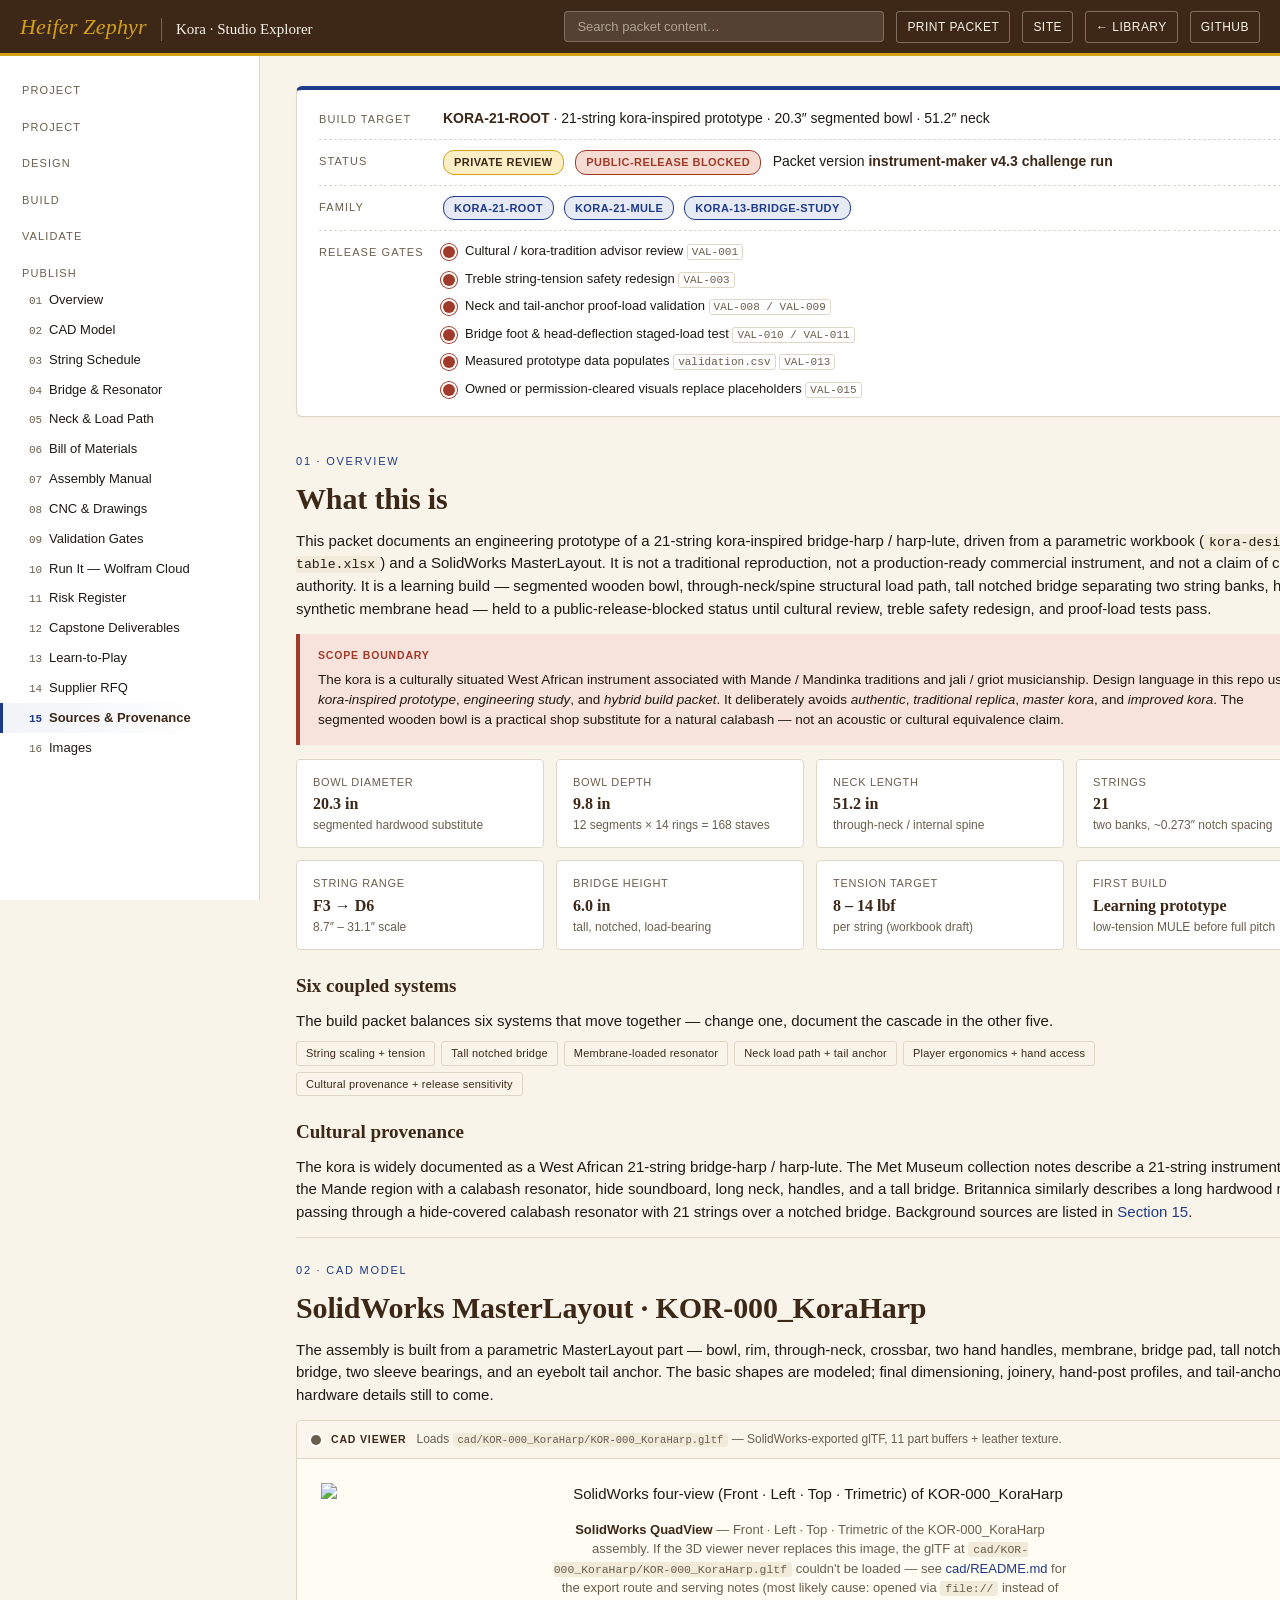
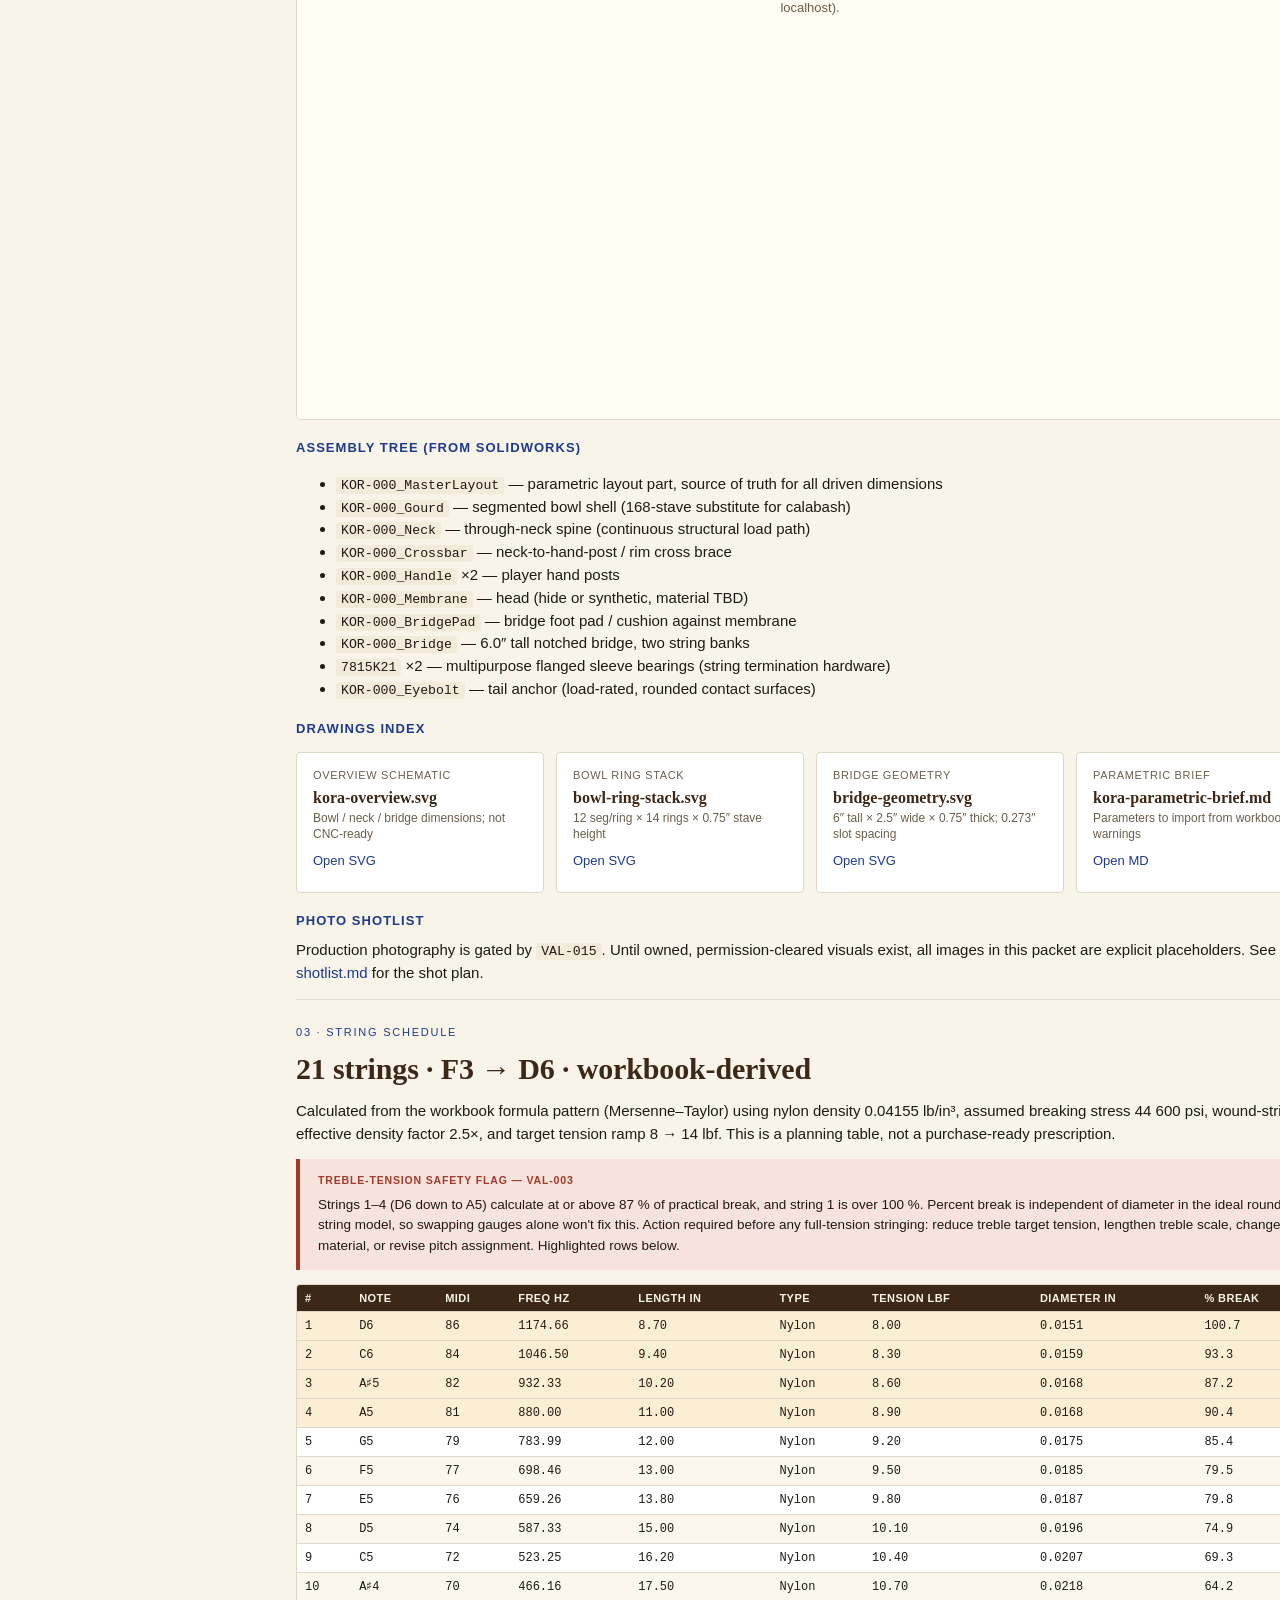
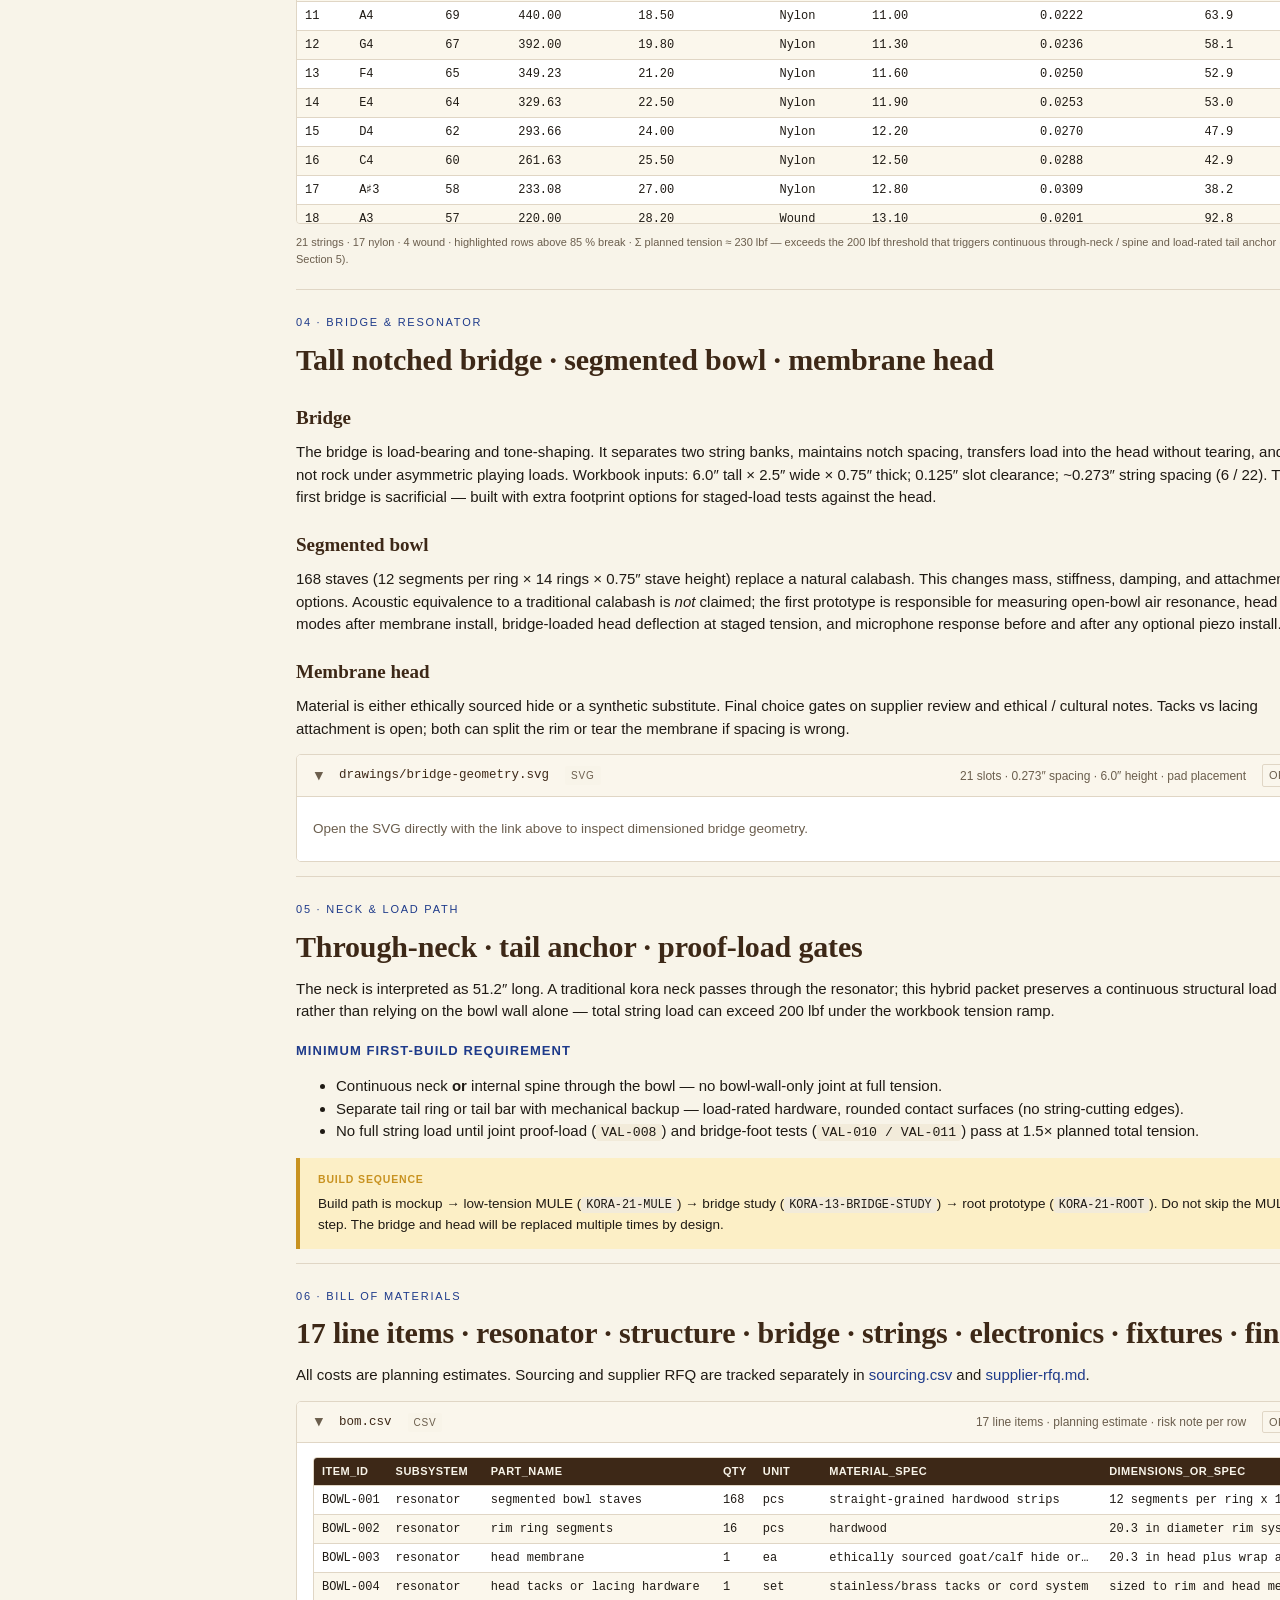
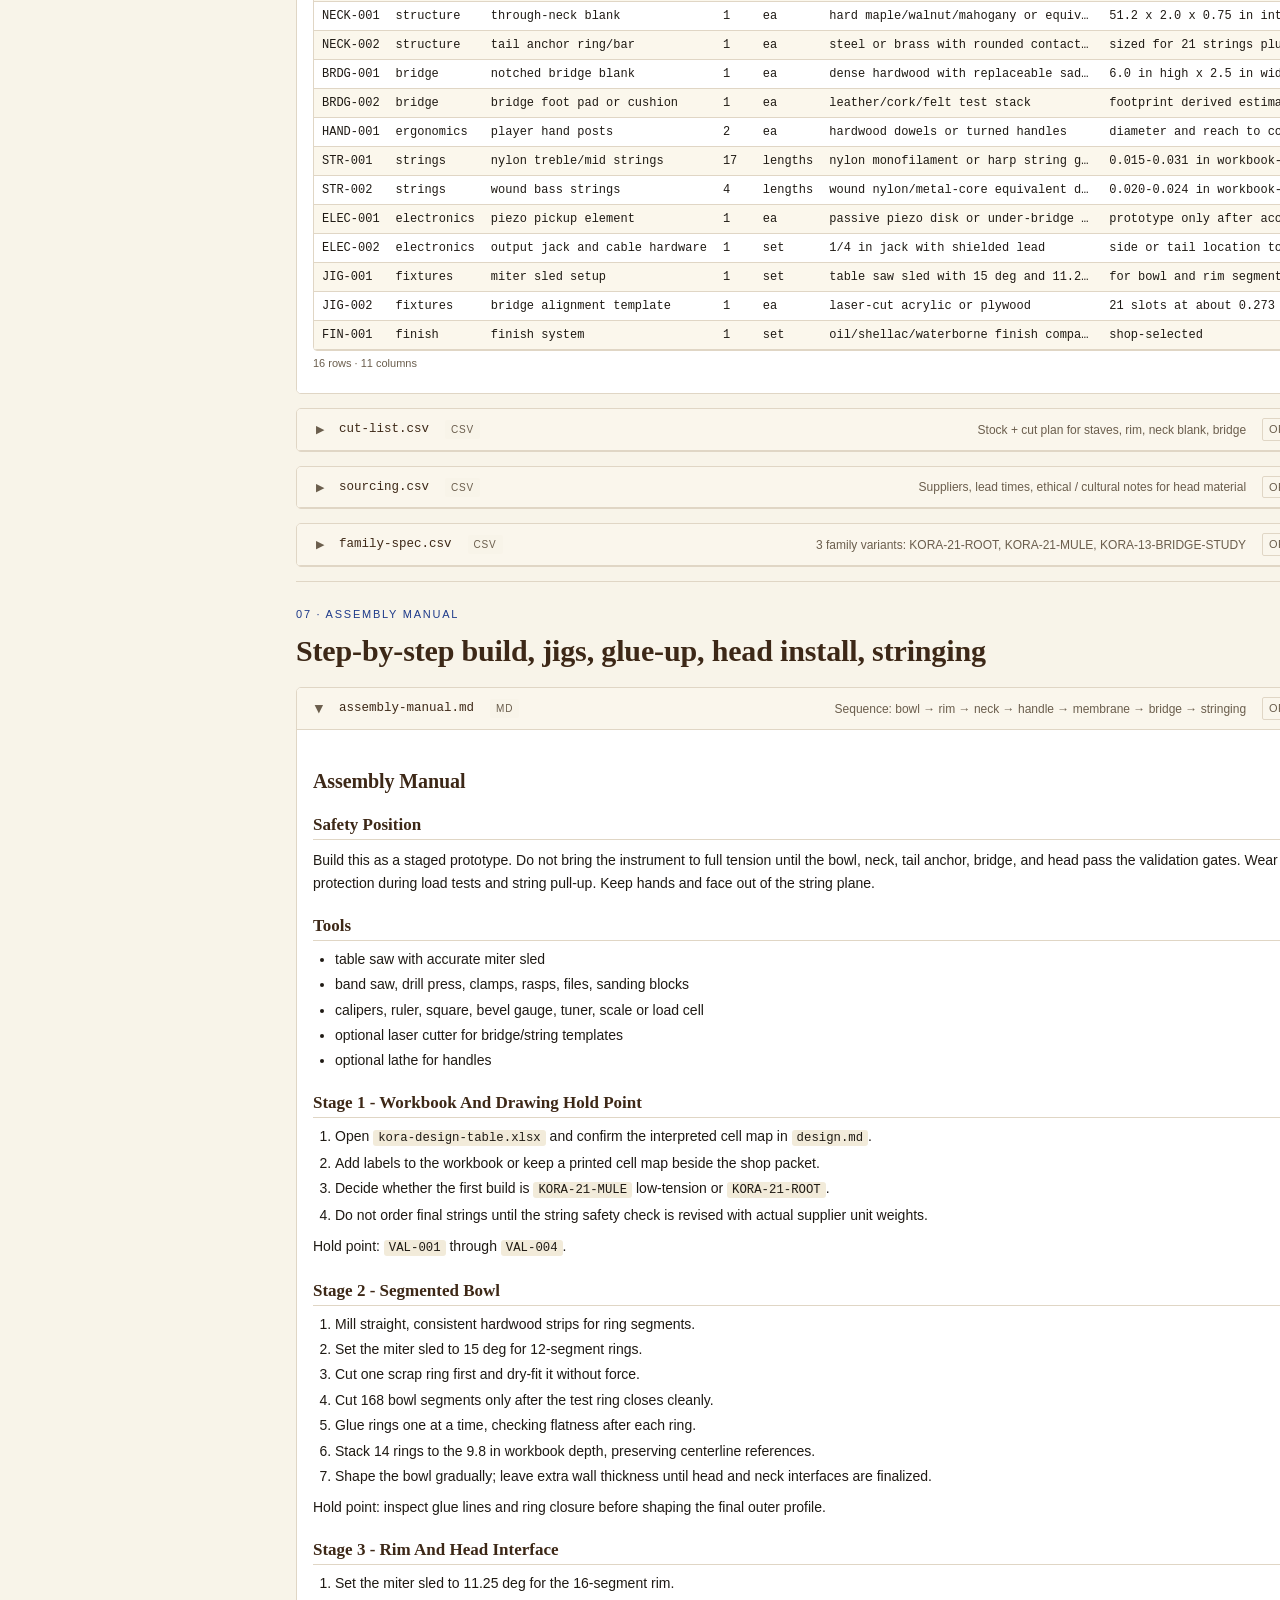
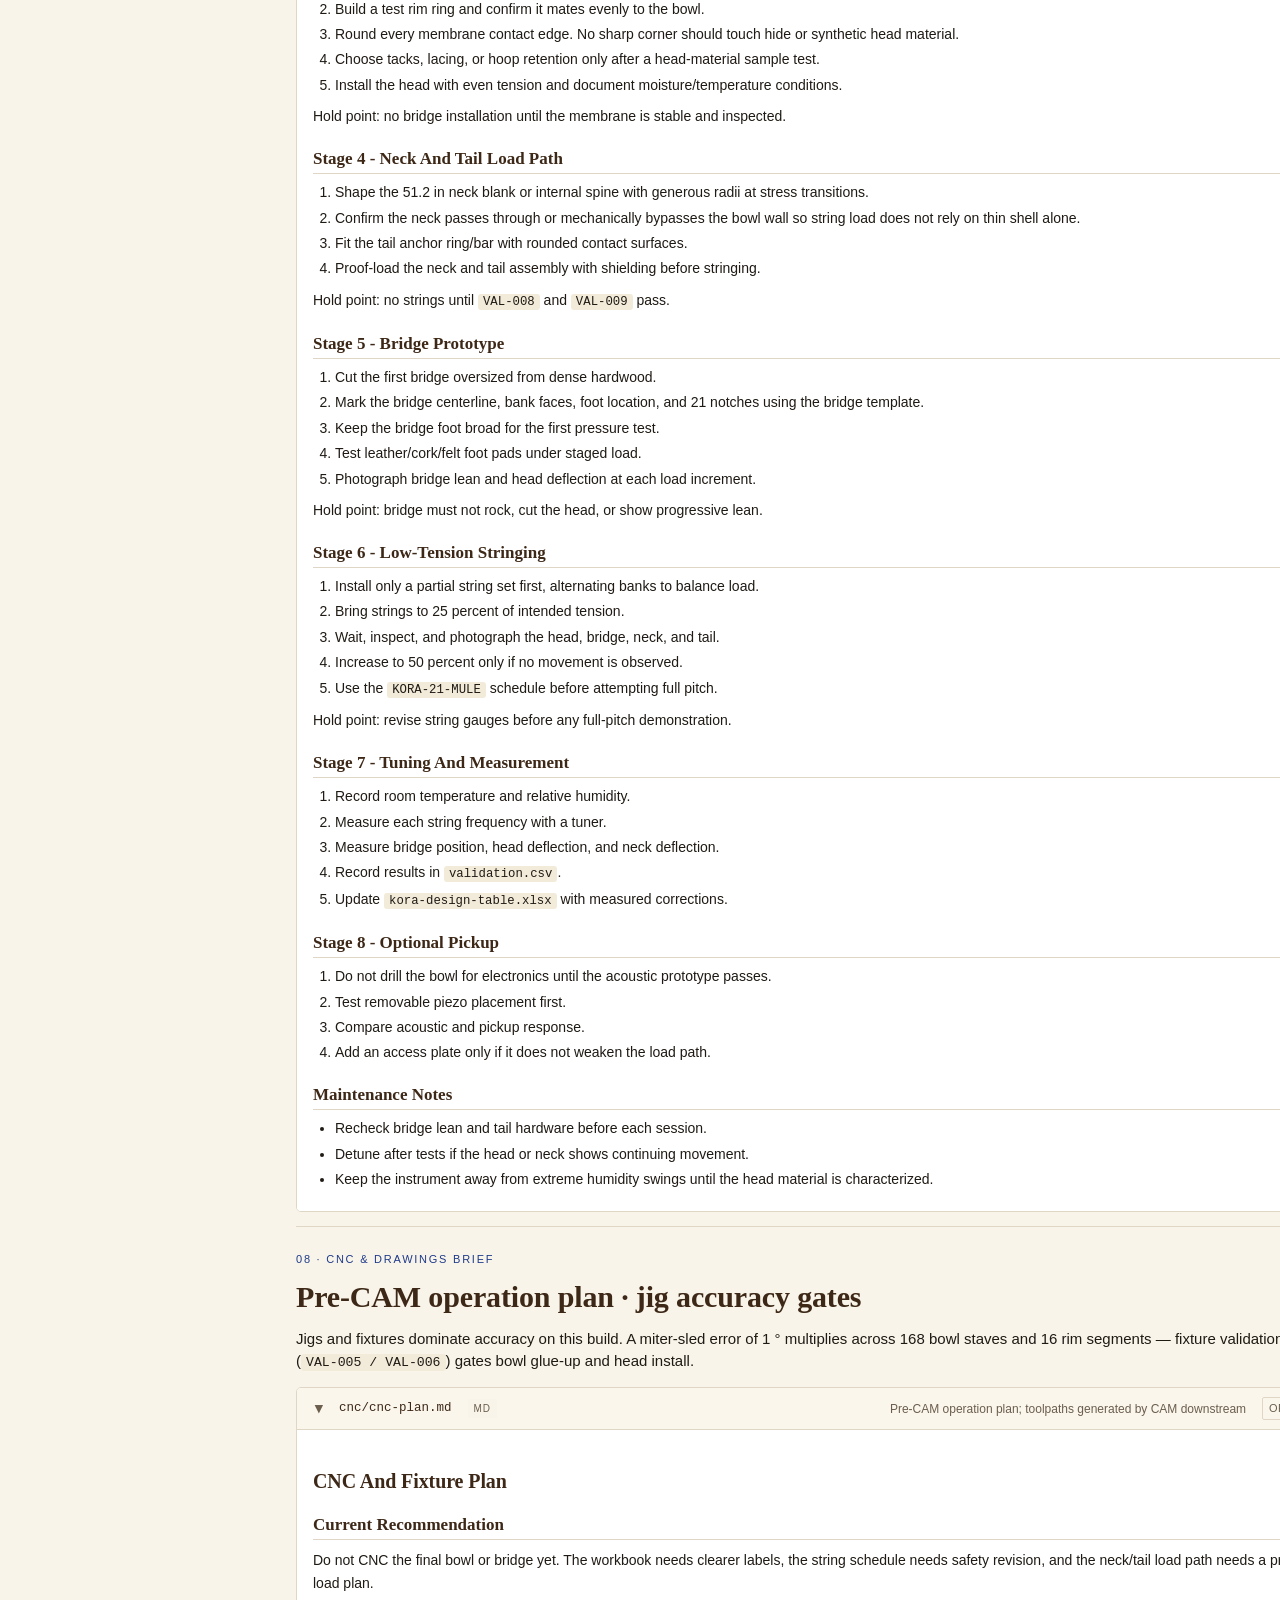
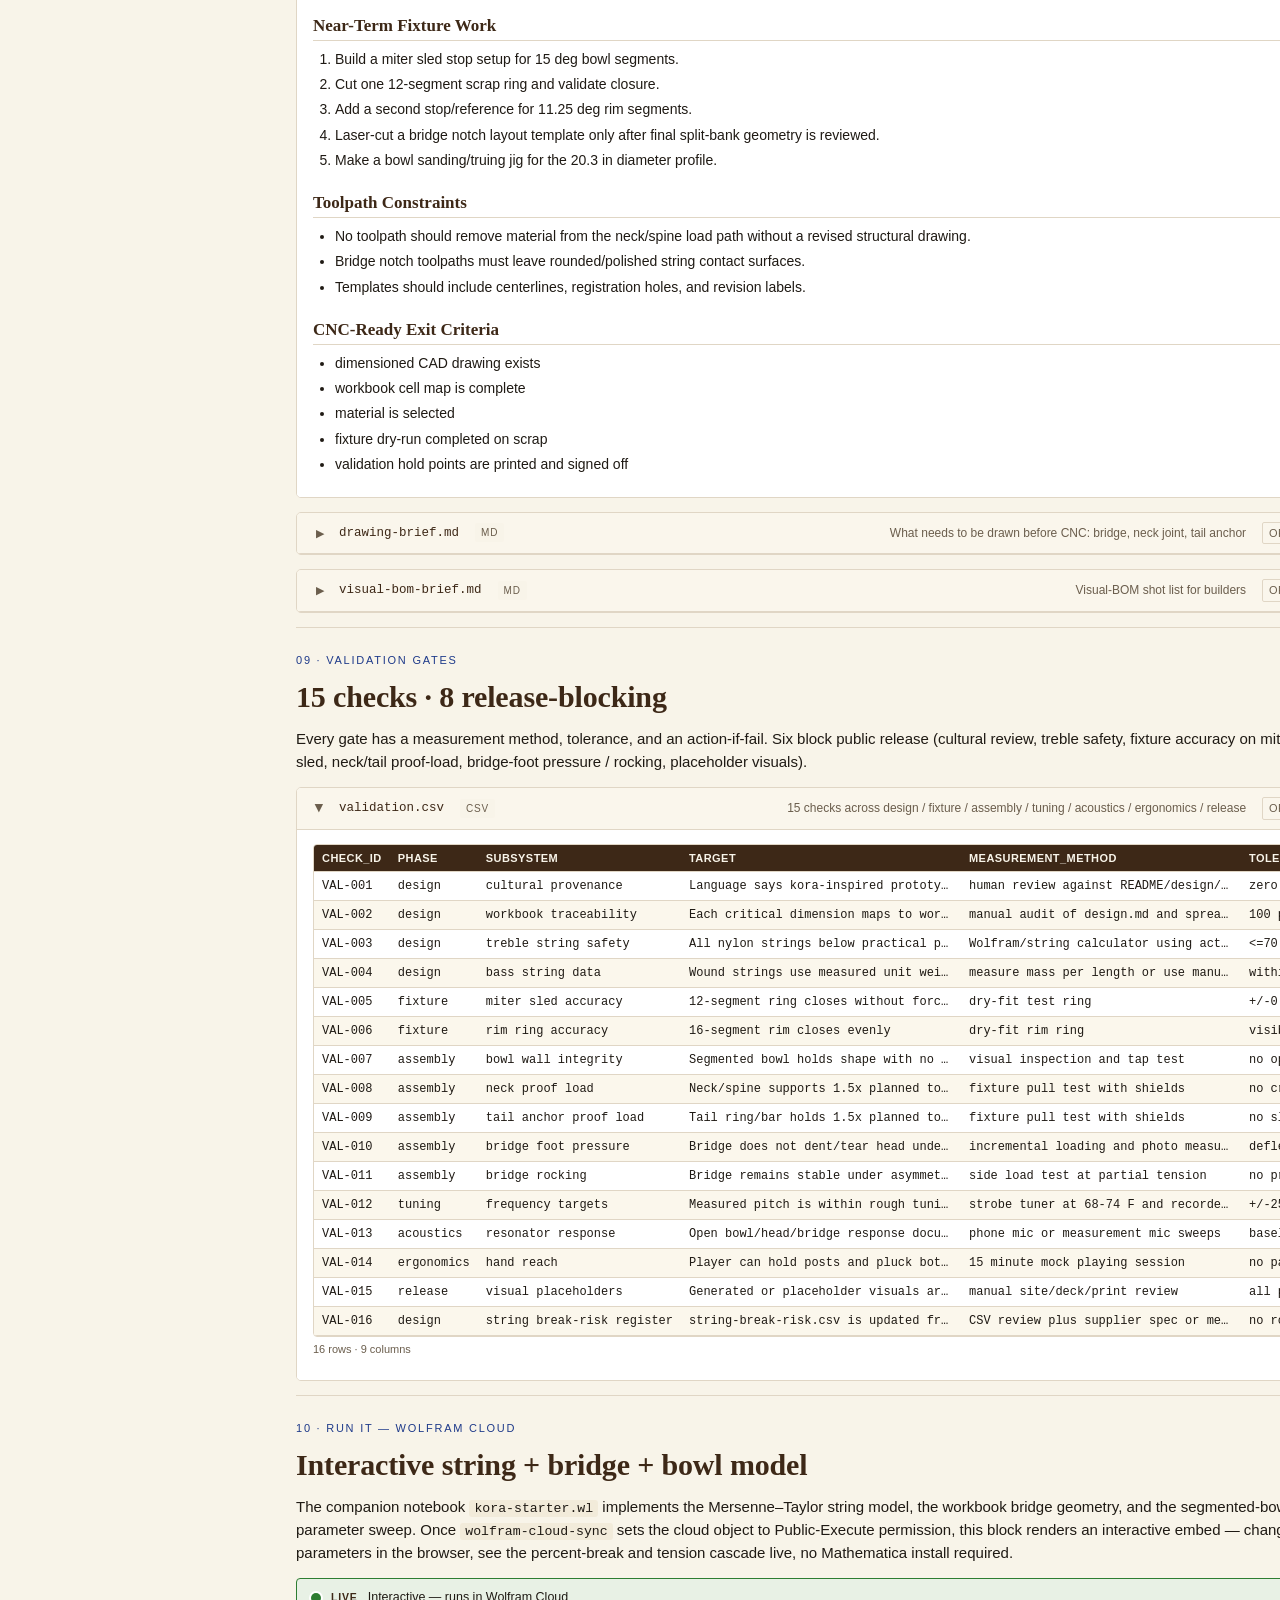
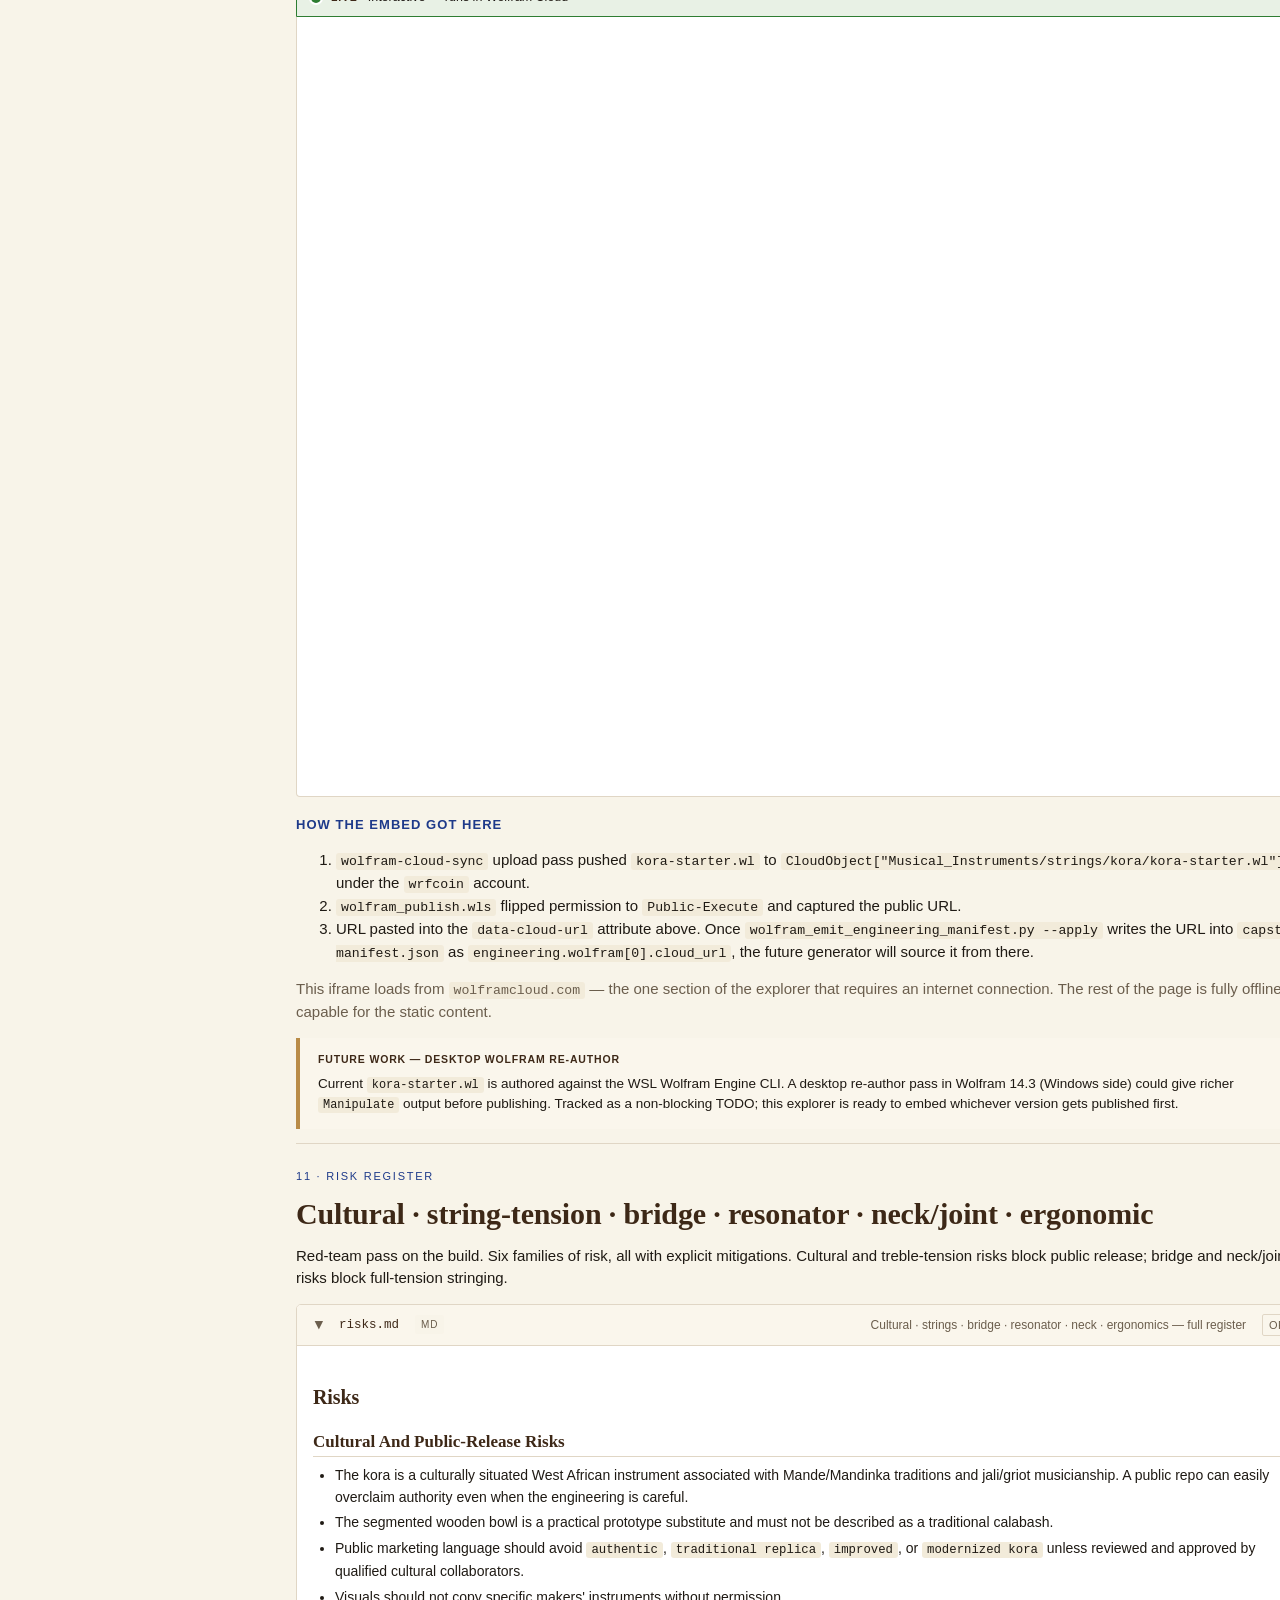
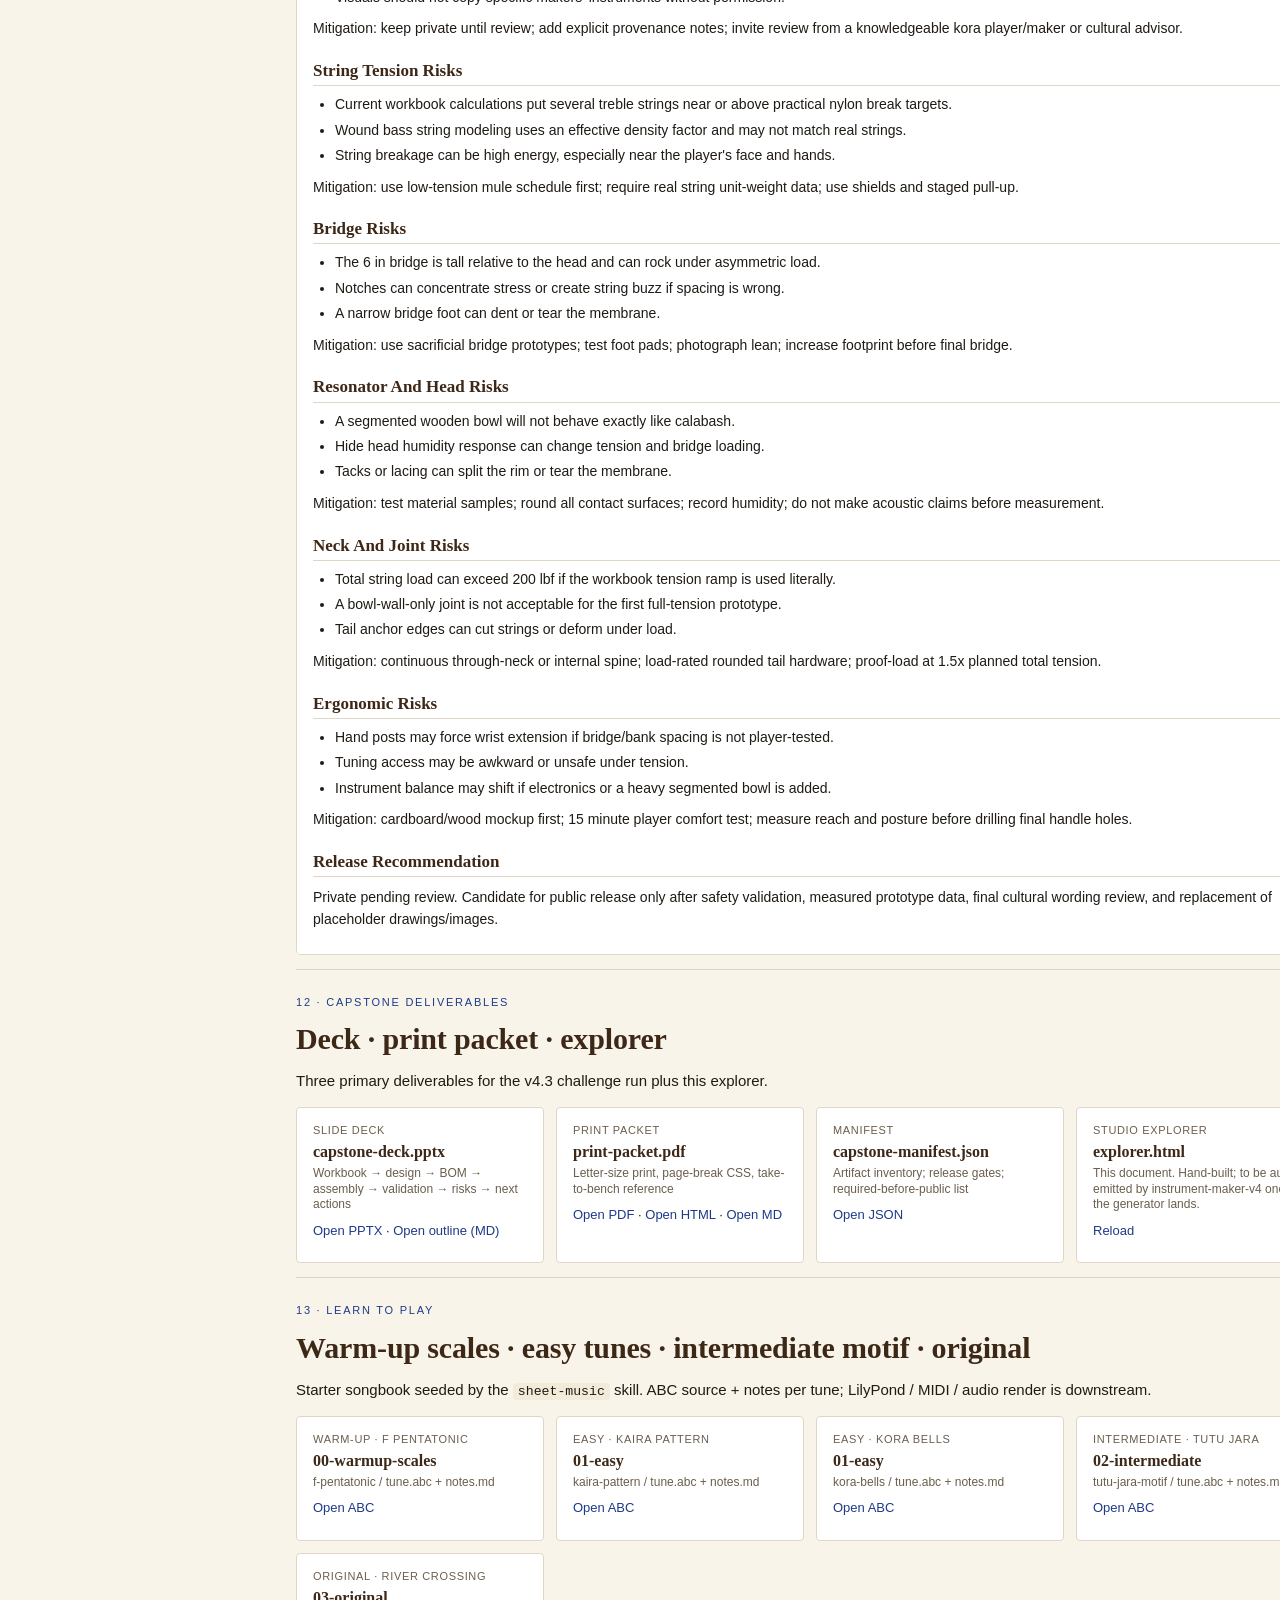
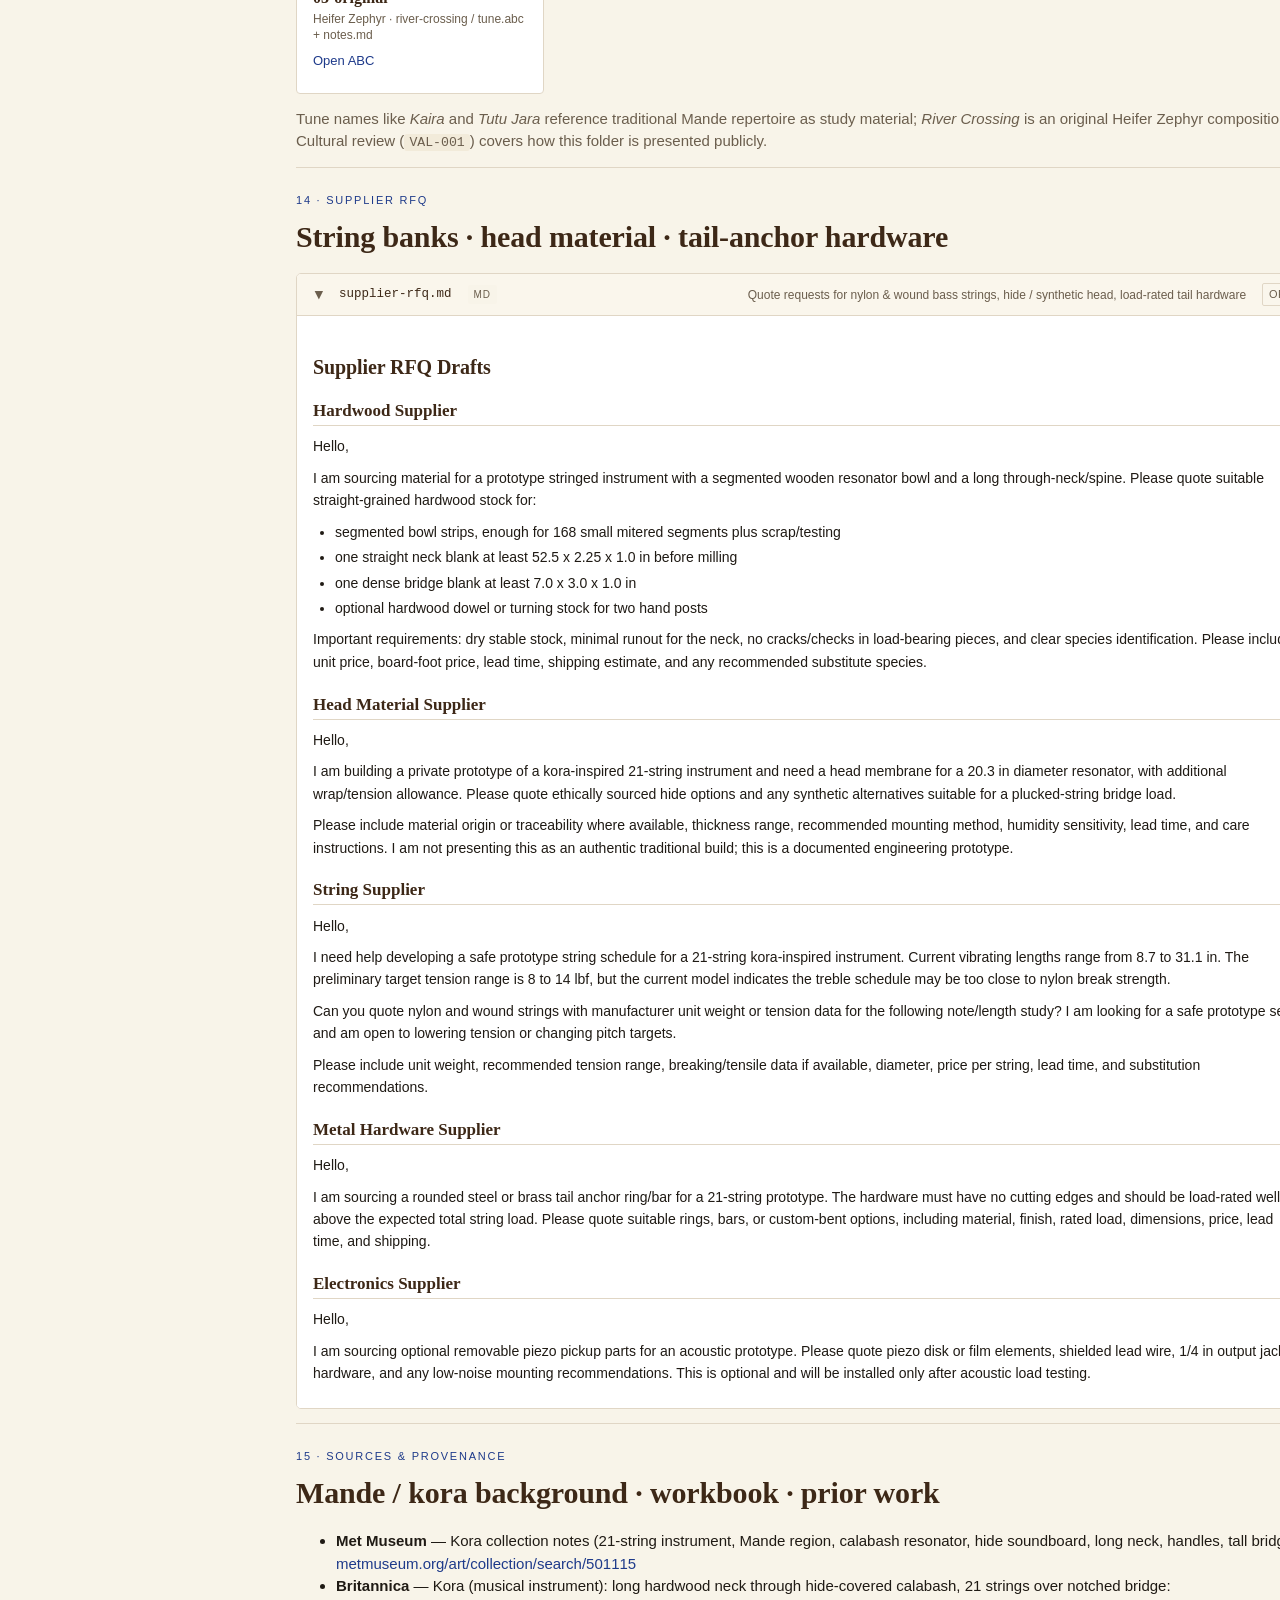
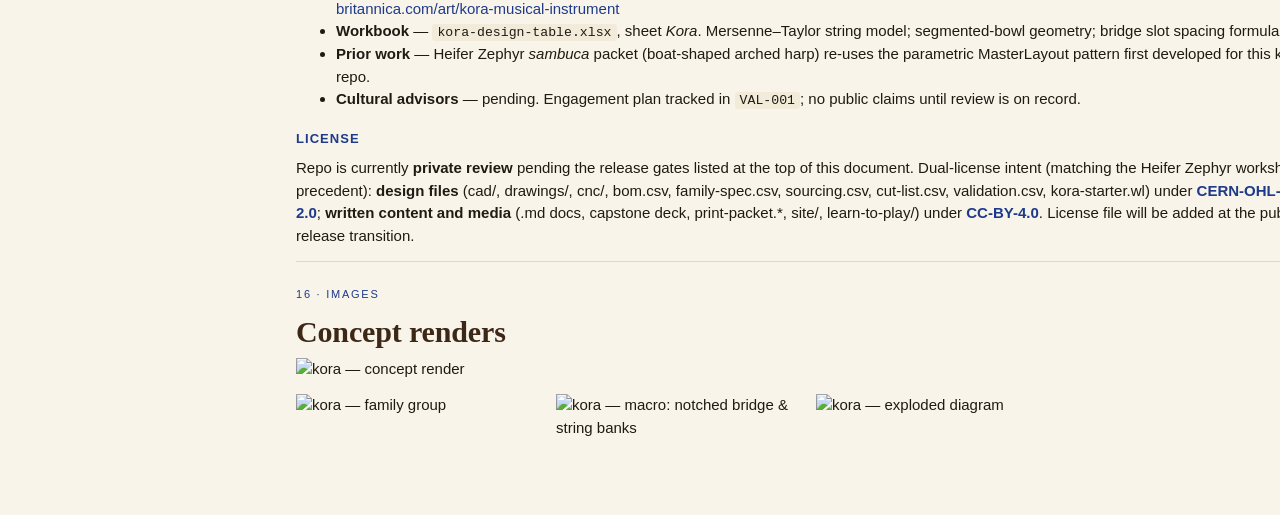
==== commit 939d8222: "Add image-gen concept prompt; wire explorer images Co-Authored-By: Claude Opus 4.8 (1M context) <nor" ====
--- a/explorer.html
+++ b/explorer.html
@@ -839,6 +839,25 @@
   <p>Repo is currently <strong>private review</strong> pending the release gates listed at the top of this document. Dual-license intent (matching the Heifer Zephyr workshop precedent): <strong>design files</strong> (cad/, drawings/, cnc/, bom.csv, family-spec.csv, sourcing.csv, cut-list.csv, validation.csv, kora-starter.wl) under <a href="https://spdx.org/licenses/CERN-OHL-W-2.0.html" target="_blank" rel="noopener"><strong>CERN-OHL-W-2.0</strong></a>; <strong>written content and media</strong> (.md docs, capstone deck, print-packet.*, site/, learn-to-play/) under <a href="https://spdx.org/licenses/CC-BY-4.0.html" target="_blank" rel="noopener"><strong>CC-BY-4.0</strong></a>. License file will be added at the public-release transition.</p>
 </section>
 
+<!-- ============== 16. IMAGES ============== -->
+<section id="images" data-toc="Images" data-toc-group="Publish">
+  <h1><span class="eyebrow">16 · Images</span>Concept renders</h1>
+  <div class="hero-media">
+    <img src="images/hero-render.png" alt="kora — concept render" loading="lazy" style="max-width:100%;height:auto">
+  </div>
+  <div class="cards">
+    <figure style="margin:0">
+      <img src="images/family-group.png" alt="kora — family group" loading="lazy" style="max-width:100%;height:auto">
+    </figure>
+    <figure style="margin:0">
+      <img src="images/macro/notched-bridge-string-banks.png" alt="kora — macro: notched bridge &amp; string banks" loading="lazy" style="max-width:100%;height:auto">
+    </figure>
+    <figure style="margin:0">
+      <img src="images/exploded-diagram.png" alt="kora — exploded diagram" loading="lazy" style="max-width:100%;height:auto">
+    </figure>
+  </div>
+</section>
+
 </main>
 </div>
 
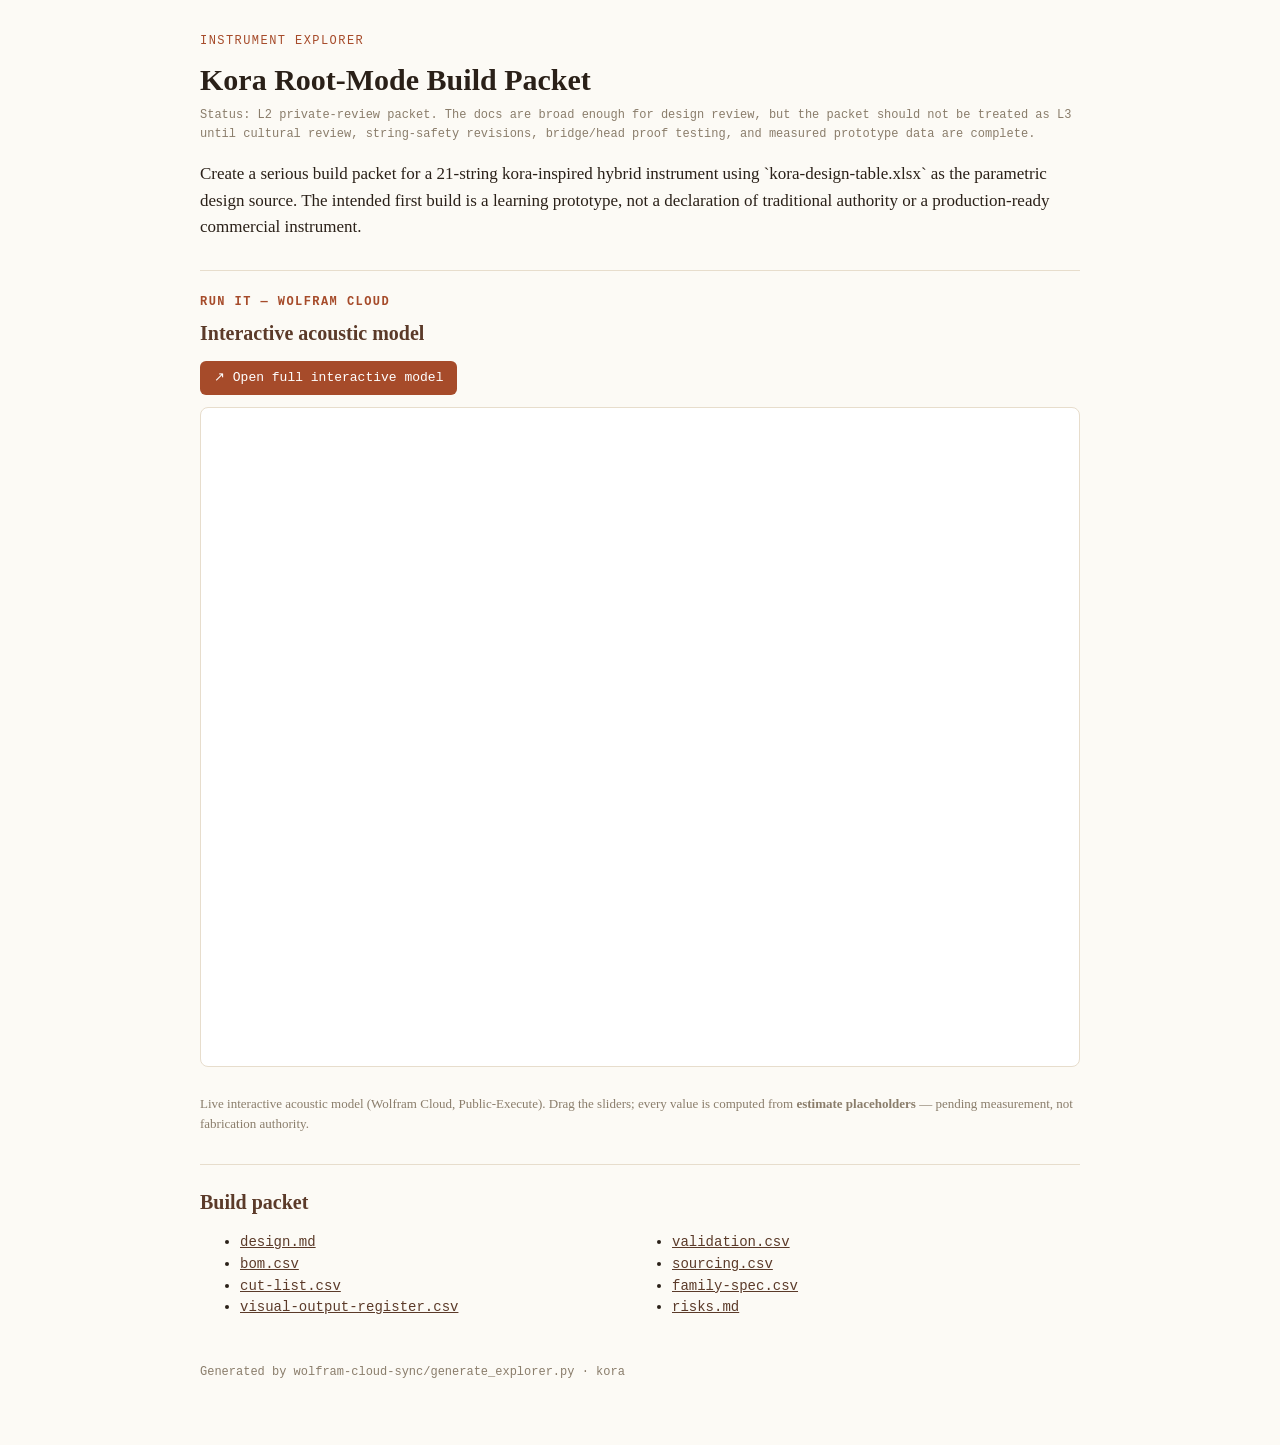
==== commit 9c7163c3: "feat: wolfram embeds + updated explorer.html (Refs #196)" ====
--- a/explorer.html
+++ b/explorer.html
@@ -1,1280 +1,33 @@
 <!doctype html>
-<html lang="en">
-<head>
-<meta charset="utf-8">
+<html lang="en"><head><meta charset="utf-8">
 <meta name="viewport" content="width=device-width, initial-scale=1">
-<title>Kora — Studio Explorer</title>
-
-<!-- model-viewer web component (CDN); page degrades to poster image if blocked -->
-<script type="module" src="https://ajax.googleapis.com/ajax/libs/model-viewer/3.5.0/model-viewer.min.js"></script>
-
+<title>Kora Root-Mode Build Packet — Explorer</title>
 <style>
-/* ============================================================
-   Heifer Zephyr — design tokens
-   ============================================================ */
-:root{
-  --walnut:#3D2817; --cedar:#B98B47; --cream:#F8F4E9; --paper:#FFFFFF;
-  --lapis:#1E3A8A; --gold:#D4A017; --ink:#1F1A14; --muted:#6B5E4D;
-  --rule:#E0D6C5; --ok:#2E7D32; --warn:#C89220; --block:#A03A2A;
-  --pill-bg:#FCEFC6; --pill-border:#D4A017;
-  --code-bg:#F2EBDA; --hover:#EFE7D3;
-  --sb-w:260px; --bar-h:56px;
-  --serif:"Fraunces","Source Serif Pro","Iowan Old Style",Georgia,serif;
-  --ui:"Inter","Source Sans Pro","Helvetica Neue",Arial,sans-serif;
-  --mono:"JetBrains Mono",Menlo,Consolas,monospace;
-  --italic-serif:"Cormorant Garamond","EB Garamond",Georgia,serif;
-}
-
-/* ============================================================
-   Reset + base
-   ============================================================ */
-*,*::before,*::after{box-sizing:border-box}
-html,body{margin:0;padding:0;background:var(--cream);color:var(--ink);
-  font-family:var(--ui);font-size:15px;line-height:1.5;-webkit-font-smoothing:antialiased}
-a{color:var(--lapis);text-decoration:none}
-a:hover{text-decoration:underline}
-code{font-family:var(--mono);font-size:0.88em;background:var(--code-bg);
-  padding:1px 5px;border-radius:3px}
-pre{font-family:var(--mono);font-size:12px;background:var(--code-bg);
-  padding:12px 14px;border-radius:4px;overflow:auto;line-height:1.45;
-  border-left:3px solid var(--cedar)}
-
-/* ============================================================
-   App bar (sticky top)
-   ============================================================ */
-.app-bar{position:sticky;top:0;z-index:30;height:var(--bar-h);
-  background:var(--walnut);color:var(--cream);
-  border-bottom:3px solid var(--gold);
-  display:flex;align-items:center;gap:24px;padding:0 20px}
-.brand{display:flex;align-items:baseline;gap:14px;flex:0 0 auto}
-.wordmark em{font-family:var(--italic-serif);font-style:italic;
-  font-size:22px;color:var(--gold);letter-spacing:0.01em}
-.instrument{font-family:var(--serif);font-size:15px;color:var(--cream);
-  border-left:1px solid rgba(248,244,233,0.3);padding-left:14px}
-.actions{margin-left:auto;display:flex;align-items:center;gap:12px}
-.search{background:rgba(248,244,233,0.12);color:var(--cream);
-  border:1px solid rgba(248,244,233,0.25);border-radius:4px;
-  padding:7px 12px;font-family:var(--ui);font-size:13px;width:320px}
-.search::placeholder{color:rgba(248,244,233,0.55)}
-.search:focus{outline:none;border-color:var(--gold);background:rgba(248,244,233,0.18)}
-.action-btn{display:inline-block;font-family:var(--ui);font-size:12px;
-  letter-spacing:0.04em;text-transform:uppercase;
-  color:var(--cream);border:1px solid rgba(248,244,233,0.35);
-  border-radius:3px;padding:6px 10px}
-.action-btn:hover{background:rgba(248,244,233,0.12);text-decoration:none;color:var(--gold)}
-
-/* ============================================================
-   App layout (sidebar + main)
-   ============================================================ */
-.app{display:grid;grid-template-columns:var(--sb-w) 1fr;
-  min-height:calc(100vh - var(--bar-h))}
-.sidebar{background:var(--paper);border-right:1px solid var(--rule);
-  position:sticky;top:var(--bar-h);height:calc(100vh - var(--bar-h));
-  overflow-y:auto;padding:18px 0}
-.sidebar .label{font-family:var(--ui);font-size:11px;color:var(--muted);
-  text-transform:uppercase;letter-spacing:0.1em;padding:8px 22px 4px;
-  margin-top:8px}
-.sidebar .label:first-of-type{margin-top:0}
-.toc{list-style:none;margin:0;padding:0}
-.toc li{margin:0}
-.toc a{display:block;padding:6px 22px 6px 26px;color:var(--ink);
-  font-size:13px;line-height:1.35;border-left:3px solid transparent}
-.toc a:hover{background:var(--hover);text-decoration:none;color:var(--walnut)}
-.toc a.active{border-left-color:var(--lapis);color:var(--walnut);
-  background:linear-gradient(90deg,rgba(30,58,138,0.06),transparent 80%);
-  font-weight:600}
-.toc a .num{display:inline-block;width:20px;color:var(--muted);
-  font-family:var(--mono);font-size:11px}
-.toc a.active .num{color:var(--lapis)}
-
-/* ============================================================
-   Main content
-   ============================================================ */
-.main{padding:24px 36px 80px;max-width:1100px;width:100%}
-section{padding-top:8px;scroll-margin-top:calc(var(--bar-h) + 12px)}
-section + section{margin-top:14px;padding-top:24px;
-  border-top:1px solid var(--rule)}
-section h1{font-family:var(--serif);font-weight:600;font-size:30px;
-  color:var(--walnut);margin:0 0 4px;letter-spacing:-0.005em}
-section h1 .eyebrow{display:block;font-family:var(--ui);font-weight:500;
-  font-size:11px;color:var(--lapis);text-transform:uppercase;
-  letter-spacing:0.16em;margin-bottom:6px}
-section h2{font-family:var(--serif);font-weight:600;font-size:19px;
-  color:var(--walnut);margin:22px 0 8px}
-section h3{font-family:var(--ui);font-weight:600;font-size:13px;
-  color:var(--lapis);text-transform:uppercase;letter-spacing:0.08em;
-  margin:18px 0 6px}
-section p{margin:0.6em 0}
-
-/* ============================================================
-   Status card
-   ============================================================ */
-.status-card{background:var(--paper);border:1px solid var(--rule);
-  border-top:4px solid var(--lapis);border-radius:6px;
-  padding:18px 22px;margin:6px 0 28px;
-  box-shadow:0 1px 2px rgba(31,26,20,0.04)}
-.status-row{display:flex;align-items:flex-start;gap:14px;flex-wrap:wrap}
-.status-row + .status-row{margin-top:10px;padding-top:10px;
-  border-top:1px dashed var(--rule)}
-.status-label{font-family:var(--ui);font-size:11px;color:var(--muted);
-  text-transform:uppercase;letter-spacing:0.1em;
-  flex:0 0 110px;padding-top:3px}
-.status-val{flex:1;font-size:14px}
-.status-val .strong{font-weight:600;color:var(--walnut)}
-.pill{display:inline-block;padding:3px 10px;border-radius:11px;
-  font-family:var(--ui);font-size:11px;font-weight:600;
-  letter-spacing:0.04em;text-transform:uppercase}
-.pill-private{background:var(--pill-bg);color:var(--walnut);border:1px solid var(--pill-border)}
-.pill-public{background:#D8EBD3;color:var(--ok);border:1px solid var(--ok)}
-.pill-gate{background:#FAEFE0;color:var(--warn);border:1px solid var(--warn)}
-.pill-fam{background:#E6EAF5;color:var(--lapis);border:1px solid var(--lapis);margin-right:6px}
-.pill-block{background:#F5DBD2;color:var(--block);border:1px solid var(--block)}
-
-.gates{list-style:none;margin:0;padding:0;display:flex;
-  flex-direction:column;gap:8px}
-.gate{display:flex;align-items:flex-start;gap:10px}
-.gate-dot{flex:0 0 12px;width:12px;height:12px;border-radius:50%;
-  margin-top:5px;background:var(--warn);
-  box-shadow:0 0 0 2px var(--paper),0 0 0 3px var(--warn)}
-.gate-dot.ok{background:var(--ok);box-shadow:0 0 0 2px var(--paper),0 0 0 3px var(--ok)}
-.gate-dot.block{background:var(--block);box-shadow:0 0 0 2px var(--paper),0 0 0 3px var(--block)}
-.gate-label{flex:1;font-size:13px;color:var(--ink)}
-.gate-label code{font-size:11px;color:var(--muted);background:transparent;
-  border:1px solid var(--rule);padding:1px 4px}
-
-/* ============================================================
-   File viewer (collapsible)
-   ============================================================ */
-.file{margin:14px 0;background:var(--paper);border:1px solid var(--rule);
-  border-radius:5px;overflow:hidden}
-.file-head{display:flex;align-items:center;gap:10px;
-  padding:9px 14px;background:#FAF6EC;cursor:pointer;
-  border-bottom:1px solid var(--rule);font-size:13px;
-  user-select:none;transition:background 80ms}
-.file-head:hover{background:#F3ECD7}
-.file-head .icon{flex:0 0 18px;width:18px;height:18px;
-  display:flex;align-items:center;justify-content:center;
-  color:var(--muted);font-size:11px;transition:transform 120ms}
-.file.open .file-head .icon{transform:rotate(90deg)}
-.file-name{font-family:var(--mono);font-size:12.5px;color:var(--walnut);
-  font-weight:500}
-.file-type{display:inline-block;font-family:var(--ui);font-size:10px;
-  letter-spacing:0.08em;text-transform:uppercase;
-  background:var(--cream);color:var(--muted);padding:2px 6px;
-  border-radius:2px;margin-left:6px}
-.file-desc{flex:1;color:var(--muted);font-size:12px;text-align:right;
-  padding-left:12px}
-.file-body{display:none;padding:14px 16px;background:var(--paper);
-  font-size:13.5px}
-.file.open .file-body{display:block}
-.file-actions{display:flex;gap:8px;align-items:center;margin-left:6px}
-.file-actions a{font-size:11px;color:var(--muted);
-  border:1px solid var(--rule);padding:2px 6px;border-radius:2px;
-  letter-spacing:0.04em;text-transform:uppercase}
-.file-actions a:hover{color:var(--lapis);border-color:var(--lapis);text-decoration:none}
-
-/* ============================================================
-   Tables
-   ============================================================ */
-table.data{width:100%;border-collapse:collapse;font-size:12px;
-  font-family:var(--mono);background:var(--paper)}
-table.data th,table.data td{padding:5px 8px;text-align:left;
-  border-bottom:1px solid var(--rule);vertical-align:top;
-  white-space:nowrap;max-width:280px;overflow:hidden;
-  text-overflow:ellipsis}
-table.data th{background:var(--walnut);color:var(--cream);
-  font-family:var(--ui);font-size:11px;font-weight:600;
-  letter-spacing:0.04em;text-transform:uppercase;cursor:pointer;
-  user-select:none;position:sticky;top:0;z-index:1}
-table.data th:hover{background:#52341E}
-table.data tr:nth-child(even) td{background:#FBF7EC}
-table.data tr:hover td{background:#F3ECD7}
-table.data tr.warn td{background:#FBEED2}
-table.data tr.warn:hover td{background:#F5E2B7}
-.table-wrap{overflow:auto;max-height:540px;border:1px solid var(--rule);
-  border-radius:4px}
-.table-stats{font-size:11px;color:var(--muted);padding:4px 0 8px;
-  font-family:var(--ui)}
-
-/* ============================================================
-   Cards
-   ============================================================ */
-.cards{display:grid;grid-template-columns:repeat(auto-fill,minmax(240px,1fr));
-  gap:12px;margin:14px 0}
-.card{background:var(--paper);border:1px solid var(--rule);
-  border-radius:4px;padding:14px 16px;font-size:13px}
-.card .k{font-family:var(--ui);font-size:11px;color:var(--muted);
-  text-transform:uppercase;letter-spacing:0.06em;margin-bottom:4px}
-.card .v{font-family:var(--serif);font-size:16px;color:var(--walnut);font-weight:600;line-height:1.3}
-.card .v .sub{display:block;font-family:var(--ui);font-size:12px;
-  color:var(--muted);font-weight:400;margin-top:3px}
-
-/* ============================================================
-   Callouts (scope boundary, cultural notes)
-   ============================================================ */
-.callout{border-left:4px solid var(--cedar);background:#FAF6EC;
-  padding:14px 18px;margin:14px 0;font-size:13.5px;border-radius:0 4px 4px 0}
-.callout.warn{border-color:var(--warn);background:#FCEFC6}
-.callout.block{border-color:var(--block);background:#F8E3DC}
-.callout .lab{font-family:var(--ui);font-size:10.5px;font-weight:700;
-  text-transform:uppercase;letter-spacing:0.08em;color:var(--walnut);
-  margin-bottom:6px;display:block}
-.callout.warn .lab{color:var(--warn)}
-.callout.block .lab{color:var(--block)}
-.callout p:first-of-type{margin-top:0}
-.callout p:last-of-type{margin-bottom:0}
-
-/* ============================================================
-   CAD viewer (model-viewer slot + poster fallback)
-   ============================================================ */
-.cad-wrap{margin:14px 0;background:var(--paper);
-  border:1px solid var(--rule);border-radius:5px;overflow:hidden}
-.cad-head{display:flex;align-items:center;gap:10px;padding:9px 14px;
-  background:#FAF6EC;border-bottom:1px solid var(--rule);font-size:12.5px}
-.cad-head .dot{width:10px;height:10px;border-radius:50%;
-  background:var(--muted);box-shadow:0 0 0 2px var(--paper)}
-.cad-head.live .dot{background:var(--ok)}
-.cad-head .label{font-family:var(--ui);text-transform:uppercase;
-  letter-spacing:0.08em;font-size:10.5px;font-weight:700;color:var(--walnut)}
-.cad-head .note{color:var(--muted);font-size:12px}
-.cad-stage{position:relative;background:#FFFCF3;min-height:480px;
-  display:flex;align-items:center;justify-content:center}
-model-viewer{width:100%;height:560px;display:block;background:#FFFCF3;
-  --poster-color:transparent}
-.cad-fallback{padding:24px;text-align:center;width:100%}
-.cad-fallback img,.cad-fallback svg{max-width:100%;max-height:520px;
-  display:block;margin:0 auto 14px}
-.cad-fallback .msg{font-family:var(--ui);font-size:13px;color:var(--muted);
-  max-width:520px;margin:0 auto}
-.cad-fallback .msg .strong{color:var(--walnut);font-weight:600}
-
-/* ============================================================
-   Markdown rendered content
-   ============================================================ */
-.md{font-size:14px;line-height:1.6}
-.md h1,.md h2,.md h3,.md h4{font-family:var(--serif);color:var(--walnut);
-  margin-top:1.2em;margin-bottom:0.4em;line-height:1.3}
-.md h1{font-size:20px} .md h2{font-size:17px;border-bottom:1px solid var(--rule);padding-bottom:3px}
-.md h3{font-size:14px;font-family:var(--ui);text-transform:uppercase;
-  letter-spacing:0.06em;color:var(--lapis)}
-.md h4{font-size:13px}
-.md p{margin:0.65em 0}
-.md ul,.md ol{padding-left:22px;margin:0.5em 0}
-.md li{margin:3px 0}
-.md blockquote{border-left:3px solid var(--cedar);padding-left:14px;
-  color:var(--muted);font-style:italic;margin:0.8em 0}
-.md table{width:100%;border-collapse:collapse;margin:0.8em 0;font-size:12.5px}
-.md table th,.md table td{padding:5px 8px;border:1px solid var(--rule);
-  text-align:left;vertical-align:top}
-.md table th{background:var(--walnut);color:var(--cream);
-  font-family:var(--ui);font-size:11px;letter-spacing:0.04em}
-.md table tr:nth-child(even) td{background:#FBF7EC}
-.md code{font-size:0.88em}
-.md hr{border:none;border-top:1px solid var(--gold);margin:1em 0}
-
-/* ============================================================
-   Tag rows + checklists
-   ============================================================ */
-.tag-row{display:flex;flex-wrap:wrap;gap:6px;margin:8px 0}
-.tag{display:inline-block;font-family:var(--ui);font-size:11px;
-  background:var(--cream);color:var(--walnut);padding:3px 9px;
-  border-radius:3px;border:1px solid var(--rule);letter-spacing:0.02em}
-.muted{color:var(--muted)}
-.eyebrow{font-family:var(--ui);font-size:11px;color:var(--lapis);
-  text-transform:uppercase;letter-spacing:0.16em;margin-bottom:4px}
-.placeholder{background:#FAF6EC;border:1px dashed var(--cedar);
-  border-radius:4px;padding:14px 18px;color:var(--muted);
-  font-size:13.5px;font-style:italic}
-.placeholder .strong{color:var(--walnut);font-style:normal;font-weight:600}
-
-/* ============================================================
-   Wolfram Cloud embed block
-   ============================================================ */
-.wolfram-embed-wrap{margin:14px 0}
-.wolfram-embed-status{display:flex;align-items:center;gap:10px;
-  padding:9px 14px;background:#FAF6EC;border:1px solid var(--rule);
-  border-radius:4px 4px 0 0;font-size:12.5px}
-.wolfram-embed-status.live{background:#E8F1E5;border-color:var(--ok)}
-.wolfram-embed-status.live .dot{background:var(--ok)}
-.wolfram-embed-status.pending{background:#FCEFC6;border-color:var(--pill-border)}
-.wolfram-embed-status.pending .dot{background:var(--warn)}
-.wolfram-embed-status.private{background:#EEEAE0;border-color:var(--muted)}
-.wolfram-embed-status.private .dot{background:var(--muted)}
-.wolfram-embed-status.failed{background:#F8E3DC;border-color:var(--block)}
-.wolfram-embed-status.failed .dot{background:var(--block)}
-.wolfram-embed-status .dot{width:10px;height:10px;border-radius:50%;
-  flex:0 0 10px;box-shadow:0 0 0 2px var(--paper)}
-.wolfram-embed-status .label{font-family:var(--ui);text-transform:uppercase;
-  letter-spacing:0.08em;font-size:10.5px;font-weight:700;color:var(--walnut)}
-.wolfram-embed-iframe{width:100%;height:780px;border:1px solid var(--rule);
-  border-top:none;border-radius:0 0 4px 4px;display:block;background:var(--paper)}
-.wolfram-pending-body{padding:16px 22px;background:var(--paper);
-  border:1px solid var(--rule);border-top:none;border-radius:0 0 4px 4px;
-  color:var(--ink);font-size:13.5px}
-.wolfram-pending-body p{margin:0.5em 0}
-.wolfram-pending-body code{font-size:11.5px}
-
-/* Search highlight */
-mark.hit{background:var(--gold);color:var(--ink);
-  padding:0 2px;border-radius:2px}
-
-/* ============================================================
-   Print + mobile
-   ============================================================ */
-@media print{
-  .app-bar,.sidebar,.actions,.file-head{display:none}
-  .app{grid-template-columns:1fr}
-  .file-body{display:block !important;border:none;padding:0}
-  .main{max-width:none;padding:0}
-  model-viewer{display:none}
-}
-@media (max-width:880px){
-  .app{grid-template-columns:1fr}
-  .sidebar{display:none}
-  .actions .search{width:180px}
-  .main{padding:16px}
-  model-viewer{height:380px}
-}
-</style>
-</head>
-<body>
-
-<header class="app-bar">
-  <div class="brand">
-    <span class="wordmark"><em>Heifer Zephyr</em></span>
-    <span class="instrument">Kora · Studio Explorer</span>
-  </div>
-  <div class="actions">
-    <input id="search" class="search" placeholder="Search packet content…" aria-label="Search packet content">
-    <a class="action-btn" href="print-packet.html" target="_blank" rel="noopener">Print packet</a>
-    <a class="action-btn" href="site/index.html" target="_blank" rel="noopener">Site</a>
-    <a class="action-btn" href="../instrument-showcase/site/library.html" title="Browse all studio explorers">← Library</a>
-    <a class="action-btn" href="https://github.com/tonykoop/kora" target="_blank" rel="noopener">GitHub</a>
-  </div>
-</header>
-
-<div class="app">
-
-<nav class="sidebar" aria-label="Sections">
-  <div class="label">Project</div>
-  <ol class="toc" id="toc"></ol>
-</nav>
-
-<main class="main">
-
-<!-- ============== STATUS CARD ============== -->
-<article class="status-card">
-  <div class="status-row">
-    <div class="status-label">Build target</div>
-    <div class="status-val">
-      <span class="strong">KORA-21-ROOT</span> · 21-string kora-inspired prototype · 20.3″ segmented bowl · 51.2″ neck
-    </div>
-  </div>
-  <div class="status-row">
-    <div class="status-label">Status</div>
-    <div class="status-val">
-      <span class="pill pill-private">Private review</span>
-      &nbsp;&nbsp;<span class="pill pill-block">Public-release blocked</span>
-      &nbsp;&nbsp;Packet version <span class="strong">instrument-maker v4.3 challenge run</span>
-    </div>
-  </div>
-  <div class="status-row">
-    <div class="status-label">Family</div>
-    <div class="status-val">
-      <span class="pill pill-fam">KORA-21-ROOT</span>
-      <span class="pill pill-fam">KORA-21-MULE</span>
-      <span class="pill pill-fam">KORA-13-BRIDGE-STUDY</span>
-    </div>
-  </div>
-  <div class="status-row">
-    <div class="status-label">Release gates</div>
-    <div class="status-val">
-      <ul class="gates">
-        <li class="gate">
-          <span class="gate-dot block" title="Open"></span>
-          <span class="gate-label">Cultural / kora-tradition advisor review <code>VAL-001</code></span>
-        </li>
-        <li class="gate">
-          <span class="gate-dot block" title="Open"></span>
-          <span class="gate-label">Treble string-tension safety redesign <code>VAL-003</code></span>
-        </li>
-        <li class="gate">
-          <span class="gate-dot block" title="Open"></span>
-          <span class="gate-label">Neck and tail-anchor proof-load validation <code>VAL-008 / VAL-009</code></span>
-        </li>
-        <li class="gate">
-          <span class="gate-dot block" title="Open"></span>
-          <span class="gate-label">Bridge foot &amp; head-deflection staged-load test <code>VAL-010 / VAL-011</code></span>
-        </li>
-        <li class="gate">
-          <span class="gate-dot block" title="Open"></span>
-          <span class="gate-label">Measured prototype data populates <code>validation.csv</code> <code>VAL-013</code></span>
-        </li>
-        <li class="gate">
-          <span class="gate-dot block" title="Open"></span>
-          <span class="gate-label">Owned or permission-cleared visuals replace placeholders <code>VAL-015</code></span>
-        </li>
-      </ul>
-    </div>
-  </div>
-</article>
-
-<!-- ============== 1. OVERVIEW ============== -->
-<section id="overview" data-toc="Overview" data-toc-group="Project">
-  <h1><span class="eyebrow">01 · Overview</span>What this is</h1>
-  <p>This packet documents an engineering prototype of a 21-string kora-inspired bridge-harp / harp-lute, driven from a parametric workbook (<code>kora-design-table.xlsx</code>) and a SolidWorks MasterLayout. It is not a traditional reproduction, not a production-ready commercial instrument, and not a claim of cultural authority. It is a learning build — segmented wooden bowl, through-neck/spine structural load path, tall notched bridge separating two string banks, hide or synthetic membrane head — held to a public-release-blocked status until cultural review, treble safety redesign, and proof-load tests pass.</p>
-
-  <div class="callout block">
-    <span class="lab">Scope boundary</span>
-    <p>The kora is a culturally situated West African instrument associated with Mande / Mandinka traditions and jali / griot musicianship. Design language in this repo uses <em>kora-inspired prototype</em>, <em>engineering study</em>, and <em>hybrid build packet</em>. It deliberately avoids <em>authentic</em>, <em>traditional replica</em>, <em>master kora</em>, and <em>improved kora</em>. The segmented wooden bowl is a practical shop substitute for a natural calabash — not an acoustic or cultural equivalence claim.</p>
-  </div>
-
-  <div class="cards">
-    <div class="card"><div class="k">Bowl diameter</div><div class="v">20.3 in<span class="sub">segmented hardwood substitute</span></div></div>
-    <div class="card"><div class="k">Bowl depth</div><div class="v">9.8 in<span class="sub">12 segments × 14 rings = 168 staves</span></div></div>
-    <div class="card"><div class="k">Neck length</div><div class="v">51.2 in<span class="sub">through-neck / internal spine</span></div></div>
-    <div class="card"><div class="k">Strings</div><div class="v">21<span class="sub">two banks, ~0.273″ notch spacing</span></div></div>
-    <div class="card"><div class="k">String range</div><div class="v">F3 → D6<span class="sub">8.7″ – 31.1″ scale</span></div></div>
-    <div class="card"><div class="k">Bridge height</div><div class="v">6.0 in<span class="sub">tall, notched, load-bearing</span></div></div>
-    <div class="card"><div class="k">Tension target</div><div class="v">8 – 14 lbf<span class="sub">per string (workbook draft)</span></div></div>
-    <div class="card"><div class="k">First build</div><div class="v">Learning prototype<span class="sub">low-tension MULE before full pitch</span></div></div>
-  </div>
-
-  <h2>Six coupled systems</h2>
-  <p>The build packet balances six systems that move together — change one, document the cascade in the other five.</p>
-  <div class="tag-row">
-    <span class="tag">String scaling + tension</span>
-    <span class="tag">Tall notched bridge</span>
-    <span class="tag">Membrane-loaded resonator</span>
-    <span class="tag">Neck load path + tail anchor</span>
-    <span class="tag">Player ergonomics + hand access</span>
-    <span class="tag">Cultural provenance + release sensitivity</span>
-  </div>
-
-  <h2>Cultural provenance</h2>
-  <p>The kora is widely documented as a West African 21-string bridge-harp / harp-lute. The Met Museum collection notes describe a 21-string instrument from the Mande region with a calabash resonator, hide soundboard, long neck, handles, and a tall bridge. Britannica similarly describes a long hardwood neck passing through a hide-covered calabash resonator with 21 strings over a notched bridge. Background sources are listed in <a href="#sources">Section 15</a>.</p>
+:root{--ink:#2a2018;--walnut:#5b3a29;--accent:#a64b2a;--rule:#e7ddcc;--paper:#fcfaf5;--muted:#8a7d6b;--mono:ui-monospace,Menlo,monospace;--serif:Georgia,'Times New Roman',serif}
+*{box-sizing:border-box}body{margin:0;font-family:var(--serif);color:var(--ink);background:var(--paper);line-height:1.55}
+.wrap{max-width:920px;margin:0 auto;padding:32px 20px 64px}
+header h1{font-size:30px;margin:.2em 0 .1em}.eyebrow{font-family:var(--mono);font-size:12px;letter-spacing:.12em;text-transform:uppercase;color:var(--accent);display:block;margin-bottom:6px}
+.status{font-family:var(--mono);font-size:12px;color:var(--muted);margin:0 0 18px}
+section{margin:30px 0;padding-top:18px;border-top:1px solid var(--rule)}
+section h2{font-size:20px;color:var(--walnut);margin:.2em 0 .6em}
+p.intro{font-size:17px}
+.wf-frame{width:100%;height:660px;border:1px solid var(--rule);border-radius:8px;background:#fff;margin:6px 0}
+.wf-actions{margin:6px 0}
+.btn{display:inline-block;padding:7px 14px;border-radius:6px;text-decoration:none;font-family:var(--mono);font-size:13px;background:#efe7d8;color:var(--walnut)}
+.btn.primary{background:var(--accent);color:#fff}
+ul.files{font-family:var(--mono);font-size:14px;columns:2;gap:24px}
+ul.files a{color:var(--walnut)}
+.muted{color:var(--muted);font-size:13px}
+footer{margin-top:44px;color:var(--muted);font-size:12px;font-family:var(--mono)}
+</style></head>
+<body><div class="wrap">
+<header><span class="eyebrow">Instrument Explorer</span><h1>Kora Root-Mode Build Packet</h1>
+<p class="status">Status: L2 private-review packet. The docs are broad enough for design review, but the packet should not be treated as L3 until cultural review, string-safety revisions, bridge/head proof testing, and measured prototype data are complete.</p></header>
+<p class="intro">Create a serious build packet for a 21-string kora-inspired hybrid instrument using `kora-design-table.xlsx` as the parametric design source. The intended first build is a learning prototype, not a declaration of traditional authority or a production-ready commercial instrument.</p>
+<section id="wolfram"><h2><span class="eyebrow">Run it — Wolfram Cloud</span>Interactive acoustic model</h2>
+<div class="wf-actions"><a class="btn primary" href="https://www.wolframcloud.com/obj/wrfcoin/Musical_Instruments/strings/kora/kora-starter.wl" target="_blank" rel="noopener">&#8599; Open full interactive model</a></div><iframe class="wf-frame" src="https://www.wolframcloud.com/obj/wrfcoin/Musical_Instruments/strings/kora/kora-starter.wl" title="Interactive Wolfram model" loading="lazy"></iframe><p class="muted">Live interactive acoustic model (Wolfram Cloud, Public-Execute). Drag the sliders; every value is computed from <strong>estimate placeholders</strong> — pending measurement, not fabrication authority.</p>
 </section>
-
-<!-- ============== 2. CAD MODEL ============== -->
-<section id="cad" data-toc="CAD Model" data-toc-group="Project">
-  <h1><span class="eyebrow">02 · CAD model</span>SolidWorks MasterLayout · KOR-000_KoraHarp</h1>
-  <p>The assembly is built from a parametric MasterLayout part — bowl, rim, through-neck, crossbar, two hand handles, membrane, bridge pad, tall notched bridge, two sleeve bearings, and an eyebolt tail anchor. The basic shapes are modeled; final dimensioning, joinery, hand-post profiles, and tail-anchor hardware details still to come.</p>
-
-  <div class="cad-wrap">
-    <div class="cad-head" id="cad-head">
-      <span class="dot"></span>
-      <span class="label">CAD viewer</span>
-      <span class="note">Loads <code>cad/KOR-000_KoraHarp/KOR-000_KoraHarp.gltf</code> — SolidWorks-exported glTF, 11 part buffers + leather texture.</span>
-    </div>
-    <div class="cad-stage">
-      <model-viewer id="kora-mv"
-                    data-glb-uri-target="1"
-                    alt="Kora-inspired 21-string prototype — SolidWorks assembly KOR-000_KoraHarp"
-                    poster="images/SolidWorks%20QuadView.png"
-                    camera-controls
-                    touch-action="pan-y"
-                    shadow-intensity="0.6"
-                    exposure="1.0"
-                    environment-image="neutral"
-                    auto-rotate
-                    auto-rotate-delay="3500"
-                    rotation-per-second="14deg"
-                    interaction-prompt="auto"
-                    loading="eager"
-                    reveal="auto">
-        <div slot="poster" class="cad-fallback">
-          <img src="images/SolidWorks%20QuadView.png" alt="SolidWorks four-view (Front · Left · Top · Trimetric) of KOR-000_KoraHarp">
-          <div class="msg"><span class="strong">SolidWorks QuadView</span> — Front · Left · Top · Trimetric of the KOR-000_KoraHarp assembly. If the 3D viewer never replaces this image, the glTF at <code>cad/KOR-000_KoraHarp/KOR-000_KoraHarp.gltf</code> couldn't be loaded — see <a href="cad/README.md">cad/README.md</a> for the export route and serving notes (most likely cause: opened via <code>file://</code> instead of localhost).</div>
-        </div>
-        <div slot="progress-bar" hidden></div>
-      </model-viewer>
-    </div>
-  </div>
-
-  <h3>Assembly tree (from SolidWorks)</h3>
-  <ul>
-    <li><code>KOR-000_MasterLayout</code> — parametric layout part, source of truth for all driven dimensions</li>
-    <li><code>KOR-000_Gourd</code> — segmented bowl shell (168-stave substitute for calabash)</li>
-    <li><code>KOR-000_Neck</code> — through-neck spine (continuous structural load path)</li>
-    <li><code>KOR-000_Crossbar</code> — neck-to-hand-post / rim cross brace</li>
-    <li><code>KOR-000_Handle</code> ×2 — player hand posts</li>
-    <li><code>KOR-000_Membrane</code> — head (hide or synthetic, material TBD)</li>
-    <li><code>KOR-000_BridgePad</code> — bridge foot pad / cushion against membrane</li>
-    <li><code>KOR-000_Bridge</code> — 6.0″ tall notched bridge, two string banks</li>
-    <li><code>7815K21</code> ×2 — multipurpose flanged sleeve bearings (string termination hardware)</li>
-    <li><code>KOR-000_Eyebolt</code> — tail anchor (load-rated, rounded contact surfaces)</li>
-  </ul>
-
-  <h3>Drawings index</h3>
-  <div class="cards">
-    <div class="card"><div class="k">Overview schematic</div><div class="v">kora-overview.svg<span class="sub">Bowl / neck / bridge dimensions; not CNC-ready</span></div><p style="margin-top:8px"><a href="drawings/kora-overview.svg">Open SVG</a></p></div>
-    <div class="card"><div class="k">Bowl ring stack</div><div class="v">bowl-ring-stack.svg<span class="sub">12 seg/ring × 14 rings × 0.75″ stave height</span></div><p style="margin-top:8px"><a href="drawings/bowl-ring-stack.svg">Open SVG</a></p></div>
-    <div class="card"><div class="k">Bridge geometry</div><div class="v">bridge-geometry.svg<span class="sub">6″ tall × 2.5″ wide × 0.75″ thick; 0.273″ slot spacing</span></div><p style="margin-top:8px"><a href="drawings/bridge-geometry.svg">Open SVG</a></p></div>
-    <div class="card"><div class="k">Parametric brief</div><div class="v">kora-parametric-brief.md<span class="sub">Parameters to import from workbook; warnings</span></div><p style="margin-top:8px"><a href="cad/kora-parametric-brief.md">Open MD</a></p></div>
-  </div>
-
-  <h3>Photo shotlist</h3>
-  <p>Production photography is gated by <code>VAL-015</code>. Until owned, permission-cleared visuals exist, all images in this packet are explicit placeholders. See <a href="photo-shotlist.md">photo-shotlist.md</a> for the shot plan.</p>
-</section>
-
-<!-- ============== 3. STRING SCHEDULE ============== -->
-<section id="strings" data-toc="String Schedule" data-toc-group="Design">
-  <h1><span class="eyebrow">03 · String schedule</span>21 strings · F3 → D6 · workbook-derived</h1>
-  <p>Calculated from the workbook formula pattern (Mersenne–Taylor) using nylon density 0.04155 lb/in³, assumed breaking stress 44 600 psi, wound-string effective density factor 2.5×, and target tension ramp 8 → 14 lbf. This is a planning table, not a purchase-ready prescription.</p>
-
-  <div class="callout block">
-    <span class="lab">Treble-tension safety flag — VAL-003</span>
-    <p>Strings 1–4 (D6 down to A5) calculate at or above 87 % of practical break, and string 1 is over 100 %. Percent break is independent of diameter in the ideal round-string model, so swapping gauges alone won't fix this. Action required before any full-tension stringing: reduce treble target tension, lengthen treble scale, change material, or revise pitch assignment. Highlighted rows below.</p>
-  </div>
-
-  <div class="table-wrap">
-    <table class="data">
-      <thead><tr>
-        <th>#</th><th>Note</th><th>MIDI</th><th>Freq Hz</th>
-        <th>Length in</th><th>Type</th><th>Tension lbf</th>
-        <th>Diameter in</th><th>% break</th>
-      </tr></thead>
-      <tbody>
-        <tr class="warn"><td>1</td><td>D6</td><td>86</td><td>1174.66</td><td>8.70</td><td>Nylon</td><td>8.00</td><td>0.0151</td><td>100.7</td></tr>
-        <tr class="warn"><td>2</td><td>C6</td><td>84</td><td>1046.50</td><td>9.40</td><td>Nylon</td><td>8.30</td><td>0.0159</td><td>93.3</td></tr>
-        <tr class="warn"><td>3</td><td>A♯5</td><td>82</td><td>932.33</td><td>10.20</td><td>Nylon</td><td>8.60</td><td>0.0168</td><td>87.2</td></tr>
-        <tr class="warn"><td>4</td><td>A5</td><td>81</td><td>880.00</td><td>11.00</td><td>Nylon</td><td>8.90</td><td>0.0168</td><td>90.4</td></tr>
-        <tr><td>5</td><td>G5</td><td>79</td><td>783.99</td><td>12.00</td><td>Nylon</td><td>9.20</td><td>0.0175</td><td>85.4</td></tr>
-        <tr><td>6</td><td>F5</td><td>77</td><td>698.46</td><td>13.00</td><td>Nylon</td><td>9.50</td><td>0.0185</td><td>79.5</td></tr>
-        <tr><td>7</td><td>E5</td><td>76</td><td>659.26</td><td>13.80</td><td>Nylon</td><td>9.80</td><td>0.0187</td><td>79.8</td></tr>
-        <tr><td>8</td><td>D5</td><td>74</td><td>587.33</td><td>15.00</td><td>Nylon</td><td>10.10</td><td>0.0196</td><td>74.9</td></tr>
-        <tr><td>9</td><td>C5</td><td>72</td><td>523.25</td><td>16.20</td><td>Nylon</td><td>10.40</td><td>0.0207</td><td>69.3</td></tr>
-        <tr><td>10</td><td>A♯4</td><td>70</td><td>466.16</td><td>17.50</td><td>Nylon</td><td>10.70</td><td>0.0218</td><td>64.2</td></tr>
-        <tr><td>11</td><td>A4</td><td>69</td><td>440.00</td><td>18.50</td><td>Nylon</td><td>11.00</td><td>0.0222</td><td>63.9</td></tr>
-        <tr><td>12</td><td>G4</td><td>67</td><td>392.00</td><td>19.80</td><td>Nylon</td><td>11.30</td><td>0.0236</td><td>58.1</td></tr>
-        <tr><td>13</td><td>F4</td><td>65</td><td>349.23</td><td>21.20</td><td>Nylon</td><td>11.60</td><td>0.0250</td><td>52.9</td></tr>
-        <tr><td>14</td><td>E4</td><td>64</td><td>329.63</td><td>22.50</td><td>Nylon</td><td>11.90</td><td>0.0253</td><td>53.0</td></tr>
-        <tr><td>15</td><td>D4</td><td>62</td><td>293.66</td><td>24.00</td><td>Nylon</td><td>12.20</td><td>0.0270</td><td>47.9</td></tr>
-        <tr><td>16</td><td>C4</td><td>60</td><td>261.63</td><td>25.50</td><td>Nylon</td><td>12.50</td><td>0.0288</td><td>42.9</td></tr>
-        <tr><td>17</td><td>A♯3</td><td>58</td><td>233.08</td><td>27.00</td><td>Nylon</td><td>12.80</td><td>0.0309</td><td>38.2</td></tr>
-        <tr><td>18</td><td>A3</td><td>57</td><td>220.00</td><td>28.20</td><td>Wound</td><td>13.10</td><td>0.0201</td><td>92.8</td></tr>
-        <tr><td>19</td><td>G3</td><td>55</td><td>196.00</td><td>29.50</td><td>Wound</td><td>13.40</td><td>0.0218</td><td>80.6</td></tr>
-        <tr><td>20</td><td>F3</td><td>53</td><td>174.61</td><td>30.50</td><td>Wound</td><td>13.70</td><td>0.0239</td><td>68.4</td></tr>
-        <tr><td>21</td><td>F3</td><td>53</td><td>174.61</td><td>31.10</td><td>Wound</td><td>14.00</td><td>0.0237</td><td>71.1</td></tr>
-      </tbody>
-    </table>
-  </div>
-  <p class="table-stats">21 strings · 17 nylon · 4 wound · highlighted rows above 85 % break · Σ planned tension ≈ 230 lbf — exceeds the 200 lbf threshold that triggers continuous through-neck / spine and load-rated tail anchor (see Section 5).</p>
-</section>
-
-<!-- ============== 4. BRIDGE + RESONATOR ============== -->
-<section id="bridge-resonator" data-toc="Bridge &amp; Resonator" data-toc-group="Design">
-  <h1><span class="eyebrow">04 · Bridge &amp; resonator</span>Tall notched bridge · segmented bowl · membrane head</h1>
-
-  <h2>Bridge</h2>
-  <p>The bridge is load-bearing and tone-shaping. It separates two string banks, maintains notch spacing, transfers load into the head without tearing, and must not rock under asymmetric playing loads. Workbook inputs: 6.0″ tall × 2.5″ wide × 0.75″ thick; 0.125″ slot clearance; ~0.273″ string spacing (6 / 22). The first bridge is sacrificial — built with extra footprint options for staged-load tests against the head.</p>
-
-  <h2>Segmented bowl</h2>
-  <p>168 staves (12 segments per ring × 14 rings × 0.75″ stave height) replace a natural calabash. This changes mass, stiffness, damping, and attachment options. Acoustic equivalence to a traditional calabash is <em>not</em> claimed; the first prototype is responsible for measuring open-bowl air resonance, head tap modes after membrane install, bridge-loaded head deflection at staged tension, and microphone response before and after any optional piezo install.</p>
-
-  <h2>Membrane head</h2>
-  <p>Material is either ethically sourced hide or a synthetic substitute. Final choice gates on supplier review and ethical / cultural notes. Tacks vs lacing attachment is open; both can split the rim or tear the membrane if spacing is wrong.</p>
-
-  <div class="file open">
-    <div class="file-head" onclick="toggleFile(this)">
-      <span class="icon">▶</span>
-      <span class="file-name">drawings/bridge-geometry.svg</span>
-      <span class="file-type">SVG</span>
-      <span class="file-desc">21 slots · 0.273″ spacing · 6.0″ height · pad placement</span>
-      <span class="file-actions"><a href="drawings/bridge-geometry.svg" target="_blank" rel="noopener">Open</a></span>
-    </div>
-    <div class="file-body">
-      <p class="muted">Open the SVG directly with the link above to inspect dimensioned bridge geometry.</p>
-    </div>
-  </div>
-</section>
-
-<!-- ============== 5. NECK + LOAD PATH ============== -->
-<section id="neck-load" data-toc="Neck &amp; Load Path" data-toc-group="Design">
-  <h1><span class="eyebrow">05 · Neck &amp; load path</span>Through-neck · tail anchor · proof-load gates</h1>
-  <p>The neck is interpreted as 51.2″ long. A traditional kora neck passes through the resonator; this hybrid packet preserves a continuous structural load path rather than relying on the bowl wall alone — total string load can exceed 200 lbf under the workbook tension ramp.</p>
-
-  <h3>Minimum first-build requirement</h3>
-  <ul>
-    <li>Continuous neck <strong>or</strong> internal spine through the bowl — no bowl-wall-only joint at full tension.</li>
-    <li>Separate tail ring or tail bar with mechanical backup — load-rated hardware, rounded contact surfaces (no string-cutting edges).</li>
-    <li>No full string load until joint proof-load (<code>VAL-008</code>) and bridge-foot tests (<code>VAL-010 / VAL-011</code>) pass at 1.5× planned total tension.</li>
-  </ul>
-
-  <div class="callout warn">
-    <span class="lab">Build sequence</span>
-    <p>Build path is mockup → low-tension MULE (<code>KORA-21-MULE</code>) → bridge study (<code>KORA-13-BRIDGE-STUDY</code>) → root prototype (<code>KORA-21-ROOT</code>). Do not skip the MULE step. The bridge and head will be replaced multiple times by design.</p>
-  </div>
-</section>
-
-<!-- ============== 6. BILL OF MATERIALS ============== -->
-<section id="bom" data-toc="Bill of Materials" data-toc-group="Build">
-  <h1><span class="eyebrow">06 · Bill of materials</span>17 line items · resonator · structure · bridge · strings · electronics · fixtures · finish</h1>
-  <p>All costs are planning estimates. Sourcing and supplier RFQ are tracked separately in <a href="sourcing.csv">sourcing.csv</a> and <a href="supplier-rfq.md">supplier-rfq.md</a>.</p>
-  <div class="file open">
-    <div class="file-head" onclick="toggleFile(this)">
-      <span class="icon">▶</span>
-      <span class="file-name">bom.csv</span>
-      <span class="file-type">CSV</span>
-      <span class="file-desc">17 line items · planning estimate · risk note per row</span>
-      <span class="file-actions"><a href="bom.csv" target="_blank" rel="noopener">Open</a></span>
-    </div>
-    <div class="file-body" data-csv="bom.csv"></div>
-  </div>
-  <div class="file">
-    <div class="file-head" onclick="toggleFile(this)">
-      <span class="icon">▶</span>
-      <span class="file-name">cut-list.csv</span>
-      <span class="file-type">CSV</span>
-      <span class="file-desc">Stock + cut plan for staves, rim, neck blank, bridge</span>
-      <span class="file-actions"><a href="cut-list.csv" target="_blank" rel="noopener">Open</a></span>
-    </div>
-    <div class="file-body" data-csv="cut-list.csv"></div>
-  </div>
-  <div class="file">
-    <div class="file-head" onclick="toggleFile(this)">
-      <span class="icon">▶</span>
-      <span class="file-name">sourcing.csv</span>
-      <span class="file-type">CSV</span>
-      <span class="file-desc">Suppliers, lead times, ethical / cultural notes for head material</span>
-      <span class="file-actions"><a href="sourcing.csv" target="_blank" rel="noopener">Open</a></span>
-    </div>
-    <div class="file-body" data-csv="sourcing.csv"></div>
-  </div>
-  <div class="file">
-    <div class="file-head" onclick="toggleFile(this)">
-      <span class="icon">▶</span>
-      <span class="file-name">family-spec.csv</span>
-      <span class="file-type">CSV</span>
-      <span class="file-desc">3 family variants: KORA-21-ROOT, KORA-21-MULE, KORA-13-BRIDGE-STUDY</span>
-      <span class="file-actions"><a href="family-spec.csv" target="_blank" rel="noopener">Open</a></span>
-    </div>
-    <div class="file-body" data-csv="family-spec.csv"></div>
-  </div>
-</section>
-
-<!-- ============== 7. ASSEMBLY MANUAL ============== -->
-<section id="assembly" data-toc="Assembly Manual" data-toc-group="Build">
-  <h1><span class="eyebrow">07 · Assembly manual</span>Step-by-step build, jigs, glue-up, head install, stringing</h1>
-  <div class="file open">
-    <div class="file-head" onclick="toggleFile(this)">
-      <span class="icon">▶</span>
-      <span class="file-name">assembly-manual.md</span>
-      <span class="file-type">MD</span>
-      <span class="file-desc">Sequence: bowl → rim → neck → handle → membrane → bridge → stringing</span>
-      <span class="file-actions"><a href="assembly-manual.md" target="_blank" rel="noopener">Open</a></span>
-    </div>
-    <div class="file-body" data-md="assembly-manual.md"></div>
-  </div>
-</section>
-
-<!-- ============== 8. CNC + DRAWINGS BRIEF ============== -->
-<section id="cnc" data-toc="CNC &amp; Drawings" data-toc-group="Build">
-  <h1><span class="eyebrow">08 · CNC &amp; drawings brief</span>Pre-CAM operation plan · jig accuracy gates</h1>
-  <p>Jigs and fixtures dominate accuracy on this build. A miter-sled error of 1 ° multiplies across 168 bowl staves and 16 rim segments — fixture validation (<code>VAL-005 / VAL-006</code>) gates bowl glue-up and head install.</p>
-  <div class="file open">
-    <div class="file-head" onclick="toggleFile(this)">
-      <span class="icon">▶</span>
-      <span class="file-name">cnc/cnc-plan.md</span>
-      <span class="file-type">MD</span>
-      <span class="file-desc">Pre-CAM operation plan; toolpaths generated by CAM downstream</span>
-      <span class="file-actions"><a href="cnc/cnc-plan.md" target="_blank" rel="noopener">Open</a></span>
-    </div>
-    <div class="file-body" data-md="cnc/cnc-plan.md"></div>
-  </div>
-  <div class="file">
-    <div class="file-head" onclick="toggleFile(this)">
-      <span class="icon">▶</span>
-      <span class="file-name">drawing-brief.md</span>
-      <span class="file-type">MD</span>
-      <span class="file-desc">What needs to be drawn before CNC: bridge, neck joint, tail anchor</span>
-      <span class="file-actions"><a href="drawing-brief.md" target="_blank" rel="noopener">Open</a></span>
-    </div>
-    <div class="file-body" data-md="drawing-brief.md"></div>
-  </div>
-  <div class="file">
-    <div class="file-head" onclick="toggleFile(this)">
-      <span class="icon">▶</span>
-      <span class="file-name">visual-bom-brief.md</span>
-      <span class="file-type">MD</span>
-      <span class="file-desc">Visual-BOM shot list for builders</span>
-      <span class="file-actions"><a href="visual-bom-brief.md" target="_blank" rel="noopener">Open</a></span>
-    </div>
-    <div class="file-body" data-md="visual-bom-brief.md"></div>
-  </div>
-</section>
-
-<!-- ============== 9. VALIDATION GATES ============== -->
-<section id="validation" data-toc="Validation Gates" data-toc-group="Validate">
-  <h1><span class="eyebrow">09 · Validation gates</span>15 checks · 8 release-blocking</h1>
-  <p>Every gate has a measurement method, tolerance, and an action-if-fail. Six block public release (cultural review, treble safety, fixture accuracy on miter sled, neck/tail proof-load, bridge-foot pressure / rocking, placeholder visuals).</p>
-  <div class="file open">
-    <div class="file-head" onclick="toggleFile(this)">
-      <span class="icon">▶</span>
-      <span class="file-name">validation.csv</span>
-      <span class="file-type">CSV</span>
-      <span class="file-desc">15 checks across design / fixture / assembly / tuning / acoustics / ergonomics / release</span>
-      <span class="file-actions"><a href="validation.csv" target="_blank" rel="noopener">Open</a></span>
-    </div>
-    <div class="file-body" data-csv="validation.csv"></div>
-  </div>
-</section>
-
-<!-- ============== 10. WOLFRAM CLOUD EMBED ============== -->
-<section id="run-it" data-toc="Run It — Wolfram Cloud" data-toc-group="Validate">
-  <h1><span class="eyebrow">10 · Run it — Wolfram Cloud</span>Interactive string + bridge + bowl model</h1>
-  <p>The companion notebook <code>kora-starter.wl</code> implements the Mersenne–Taylor string model, the workbook bridge geometry, and the segmented-bowl parameter sweep. Once <code>wolfram-cloud-sync</code> sets the cloud object to Public-Execute permission, this block renders an interactive embed — change parameters in the browser, see the percent-break and tension cascade live, no Mathematica install required.</p>
-
-  <!--
-    Live — kora-starter.wl is published Public-Execute on Wolfram Cloud.
-    URL captured manually here; the future instrument-maker-v4 generator
-    will read this from capstone-manifest.json engineering.wolfram[0].cloud_url
-    (or fall back to wolfram-cloud-sync/manifest/wolfram_embed_urls.json).
-  -->
-  <div class="wolfram-embed-wrap"
-       data-cloud-url="https://www.wolframcloud.com/obj/wrfcoin/Musical_Instruments/strings/kora/kora-starter.wl"
-       data-cloud-path="Musical_Instruments/strings/kora/kora-starter.wl"
-       data-notebook-name="kora-starter"
-       data-kind="acoustics-starter"
-       data-permission="Public-Execute"></div>
-
-  <h3>How the embed got here</h3>
-  <ol>
-    <li><code>wolfram-cloud-sync</code> upload pass pushed <code>kora-starter.wl</code> to <code>CloudObject["Musical_Instruments/strings/kora/kora-starter.wl"]</code> under the <code>wrfcoin</code> account.</li>
-    <li><code>wolfram_publish.wls</code> flipped permission to <code>Public-Execute</code> and captured the public URL.</li>
-    <li>URL pasted into the <code>data-cloud-url</code> attribute above. Once <code>wolfram_emit_engineering_manifest.py --apply</code> writes the URL into <code>capstone-manifest.json</code> as <code>engineering.wolfram[0].cloud_url</code>, the future generator will source it from there.</li>
-  </ol>
-  <p class="muted">This iframe loads from <code>wolframcloud.com</code> — the one section of the explorer that requires an internet connection. The rest of the page is fully offline-capable for the static content.</p>
-
-  <div class="callout">
-    <span class="lab">Future work — desktop Wolfram re-author</span>
-    <p>Current <code>kora-starter.wl</code> is authored against the WSL Wolfram Engine CLI. A desktop re-author pass in Wolfram 14.3 (Windows side) could give richer <code>Manipulate</code> output before publishing. Tracked as a non-blocking TODO; this explorer is ready to embed whichever version gets published first.</p>
-  </div>
-</section>
-
-<!-- ============== 11. RISK REGISTER ============== -->
-<section id="risks" data-toc="Risk Register" data-toc-group="Validate">
-  <h1><span class="eyebrow">11 · Risk register</span>Cultural · string-tension · bridge · resonator · neck/joint · ergonomic</h1>
-  <p>Red-team pass on the build. Six families of risk, all with explicit mitigations. Cultural and treble-tension risks block public release; bridge and neck/joint risks block full-tension stringing.</p>
-  <div class="file open">
-    <div class="file-head" onclick="toggleFile(this)">
-      <span class="icon">▶</span>
-      <span class="file-name">risks.md</span>
-      <span class="file-type">MD</span>
-      <span class="file-desc">Cultural · strings · bridge · resonator · neck · ergonomics — full register</span>
-      <span class="file-actions"><a href="risks.md" target="_blank" rel="noopener">Open</a></span>
-    </div>
-    <div class="file-body" data-md="risks.md"></div>
-  </div>
-</section>
-
-<!-- ============== 12. CAPSTONE DELIVERABLES ============== -->
-<section id="capstone" data-toc="Capstone Deliverables" data-toc-group="Publish">
-  <h1><span class="eyebrow">12 · Capstone deliverables</span>Deck · print packet · explorer</h1>
-  <p>Three primary deliverables for the v4.3 challenge run plus this explorer.</p>
-  <div class="cards">
-    <div class="card">
-      <div class="k">Slide deck</div>
-      <div class="v">capstone-deck.pptx<span class="sub">Workbook → design → BOM → assembly → validation → risks → next actions</span></div>
-      <p style="margin-top:8px"><a href="capstone-deck.pptx">Open PPTX</a> · <a href="capstone-deck.md">Open outline (MD)</a></p>
-    </div>
-    <div class="card">
-      <div class="k">Print packet</div>
-      <div class="v">print-packet.pdf<span class="sub">Letter-size print, page-break CSS, take-to-bench reference</span></div>
-      <p style="margin-top:8px"><a href="print-packet.pdf">Open PDF</a> · <a href="print-packet.html">Open HTML</a> · <a href="print-packet.md">Open MD</a></p>
-    </div>
-    <div class="card">
-      <div class="k">Manifest</div>
-      <div class="v">capstone-manifest.json<span class="sub">Artifact inventory; release gates; required-before-public list</span></div>
-      <p style="margin-top:8px"><a href="capstone-manifest.json">Open JSON</a></p>
-    </div>
-    <div class="card">
-      <div class="k">Studio explorer</div>
-      <div class="v">explorer.html<span class="sub">This document. Hand-built; to be auto-emitted by instrument-maker-v4 once the generator lands.</span></div>
-      <p style="margin-top:8px"><a href="explorer.html">Reload</a></p>
-    </div>
-  </div>
-</section>
-
-<!-- ============== 13. LEARN TO PLAY ============== -->
-<section id="learntoplay" data-toc="Learn-to-Play" data-toc-group="Publish">
-  <h1><span class="eyebrow">13 · Learn to play</span>Warm-up scales · easy tunes · intermediate motif · original</h1>
-  <p>Starter songbook seeded by the <code>sheet-music</code> skill. ABC source + notes per tune; LilyPond / MIDI / audio render is downstream.</p>
-  <div class="cards">
-    <div class="card"><div class="k">Warm-up · F pentatonic</div><div class="v">00-warmup-scales<span class="sub">f-pentatonic / tune.abc + notes.md</span></div><p style="margin-top:8px"><a href="learn-to-play/00-warmup-scales/f-pentatonic/tune.abc">Open ABC</a></p></div>
-    <div class="card"><div class="k">Easy · Kaira pattern</div><div class="v">01-easy<span class="sub">kaira-pattern / tune.abc + notes.md</span></div><p style="margin-top:8px"><a href="learn-to-play/01-easy/kaira-pattern/tune.abc">Open ABC</a></p></div>
-    <div class="card"><div class="k">Easy · Kora bells</div><div class="v">01-easy<span class="sub">kora-bells / tune.abc + notes.md</span></div><p style="margin-top:8px"><a href="learn-to-play/01-easy/kora-bells/tune.abc">Open ABC</a></p></div>
-    <div class="card"><div class="k">Intermediate · Tutu Jara</div><div class="v">02-intermediate<span class="sub">tutu-jara-motif / tune.abc + notes.md</span></div><p style="margin-top:8px"><a href="learn-to-play/02-intermediate/tutu-jara-motif/tune.abc">Open ABC</a></p></div>
-    <div class="card"><div class="k">Original · River Crossing</div><div class="v">03-original<span class="sub">Heifer Zephyr · river-crossing / tune.abc + notes.md</span></div><p style="margin-top:8px"><a href="learn-to-play/03-original/river-crossing/tune.abc">Open ABC</a></p></div>
-  </div>
-  <p class="muted">Tune names like <em>Kaira</em> and <em>Tutu Jara</em> reference traditional Mande repertoire as study material; <em>River Crossing</em> is an original Heifer Zephyr composition. Cultural review (<code>VAL-001</code>) covers how this folder is presented publicly.</p>
-</section>
-
-<!-- ============== 14. SUPPLIER RFQ ============== -->
-<section id="rfq" data-toc="Supplier RFQ" data-toc-group="Publish">
-  <h1><span class="eyebrow">14 · Supplier RFQ</span>String banks · head material · tail-anchor hardware</h1>
-  <div class="file open">
-    <div class="file-head" onclick="toggleFile(this)">
-      <span class="icon">▶</span>
-      <span class="file-name">supplier-rfq.md</span>
-      <span class="file-type">MD</span>
-      <span class="file-desc">Quote requests for nylon &amp; wound bass strings, hide / synthetic head, load-rated tail hardware</span>
-      <span class="file-actions"><a href="supplier-rfq.md" target="_blank" rel="noopener">Open</a></span>
-    </div>
-    <div class="file-body" data-md="supplier-rfq.md"></div>
-  </div>
-</section>
-
-<!-- ============== 15. SOURCES + PROVENANCE ============== -->
-<section id="sources" data-toc="Sources &amp; Provenance" data-toc-group="Publish">
-  <h1><span class="eyebrow">15 · Sources &amp; provenance</span>Mande / kora background · workbook · prior work</h1>
-  <ul>
-    <li><strong>Met Museum</strong> — Kora collection notes (21-string instrument, Mande region, calabash resonator, hide soundboard, long neck, handles, tall bridge): <a href="https://www.metmuseum.org/art/collection/search/501115" target="_blank" rel="noopener">metmuseum.org/art/collection/search/501115</a></li>
-    <li><strong>Britannica</strong> — Kora (musical instrument): long hardwood neck through hide-covered calabash, 21 strings over notched bridge: <a href="https://www.britannica.com/art/kora-musical-instrument" target="_blank" rel="noopener">britannica.com/art/kora-musical-instrument</a></li>
-    <li><strong>Workbook</strong> — <code>kora-design-table.xlsx</code>, sheet <em>Kora</em>. Mersenne–Taylor string model; segmented-bowl geometry; bridge slot spacing formula.</li>
-    <li><strong>Prior work</strong> — Heifer Zephyr <em>sambuca</em> packet (boat-shaped arched harp) re-uses the parametric MasterLayout pattern first developed for this kora repo.</li>
-    <li><strong>Cultural advisors</strong> — pending. Engagement plan tracked in <code>VAL-001</code>; no public claims until review is on record.</li>
-  </ul>
-  <h3>License</h3>
-  <p>Repo is currently <strong>private review</strong> pending the release gates listed at the top of this document. Dual-license intent (matching the Heifer Zephyr workshop precedent): <strong>design files</strong> (cad/, drawings/, cnc/, bom.csv, family-spec.csv, sourcing.csv, cut-list.csv, validation.csv, kora-starter.wl) under <a href="https://spdx.org/licenses/CERN-OHL-W-2.0.html" target="_blank" rel="noopener"><strong>CERN-OHL-W-2.0</strong></a>; <strong>written content and media</strong> (.md docs, capstone deck, print-packet.*, site/, learn-to-play/) under <a href="https://spdx.org/licenses/CC-BY-4.0.html" target="_blank" rel="noopener"><strong>CC-BY-4.0</strong></a>. License file will be added at the public-release transition.</p>
-</section>
-
-<!-- ============== 16. IMAGES ============== -->
-<section id="images" data-toc="Images" data-toc-group="Publish">
-  <h1><span class="eyebrow">16 · Images</span>Concept renders</h1>
-  <div class="hero-media">
-    <img src="images/hero-render.png" alt="kora — concept render" loading="lazy" style="max-width:100%;height:auto">
-  </div>
-  <div class="cards">
-    <figure style="margin:0">
-      <img src="images/family-group.png" alt="kora — family group" loading="lazy" style="max-width:100%;height:auto">
-    </figure>
-    <figure style="margin:0">
-      <img src="images/macro/notched-bridge-string-banks.png" alt="kora — macro: notched bridge &amp; string banks" loading="lazy" style="max-width:100%;height:auto">
-    </figure>
-    <figure style="margin:0">
-      <img src="images/exploded-diagram.png" alt="kora — exploded diagram" loading="lazy" style="max-width:100%;height:auto">
-    </figure>
-  </div>
-</section>
-
-</main>
-</div>
-
-<script id="kora-glb-data">
-window.__KORA_GLB_DATA_URI__ = "[data-uri]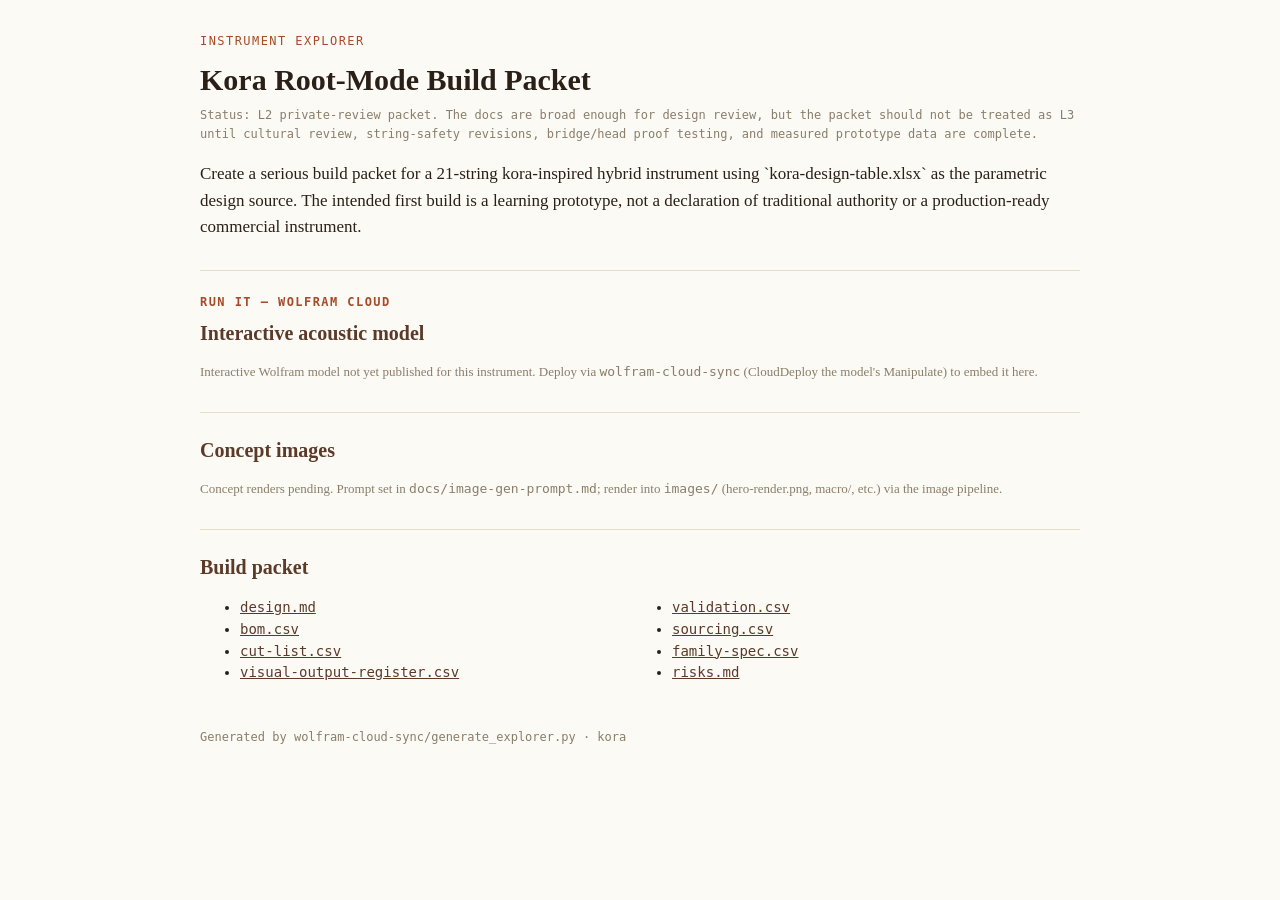
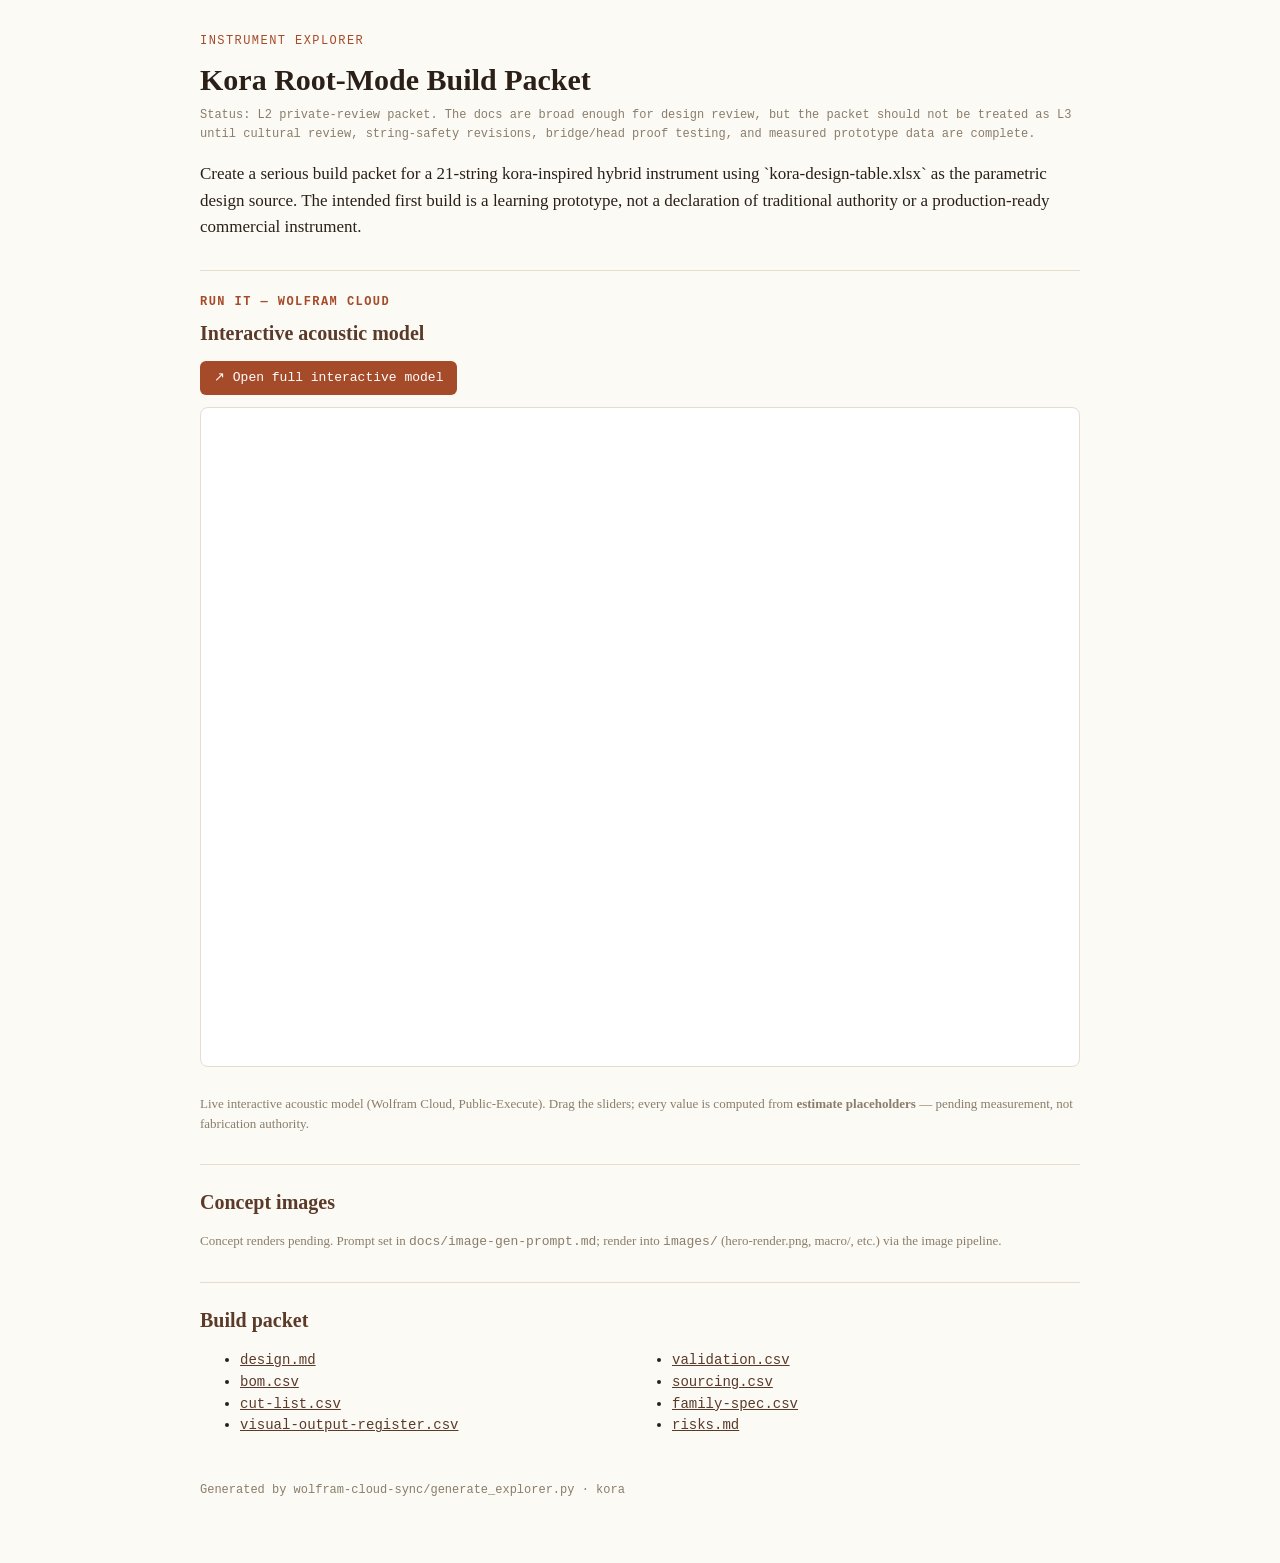
